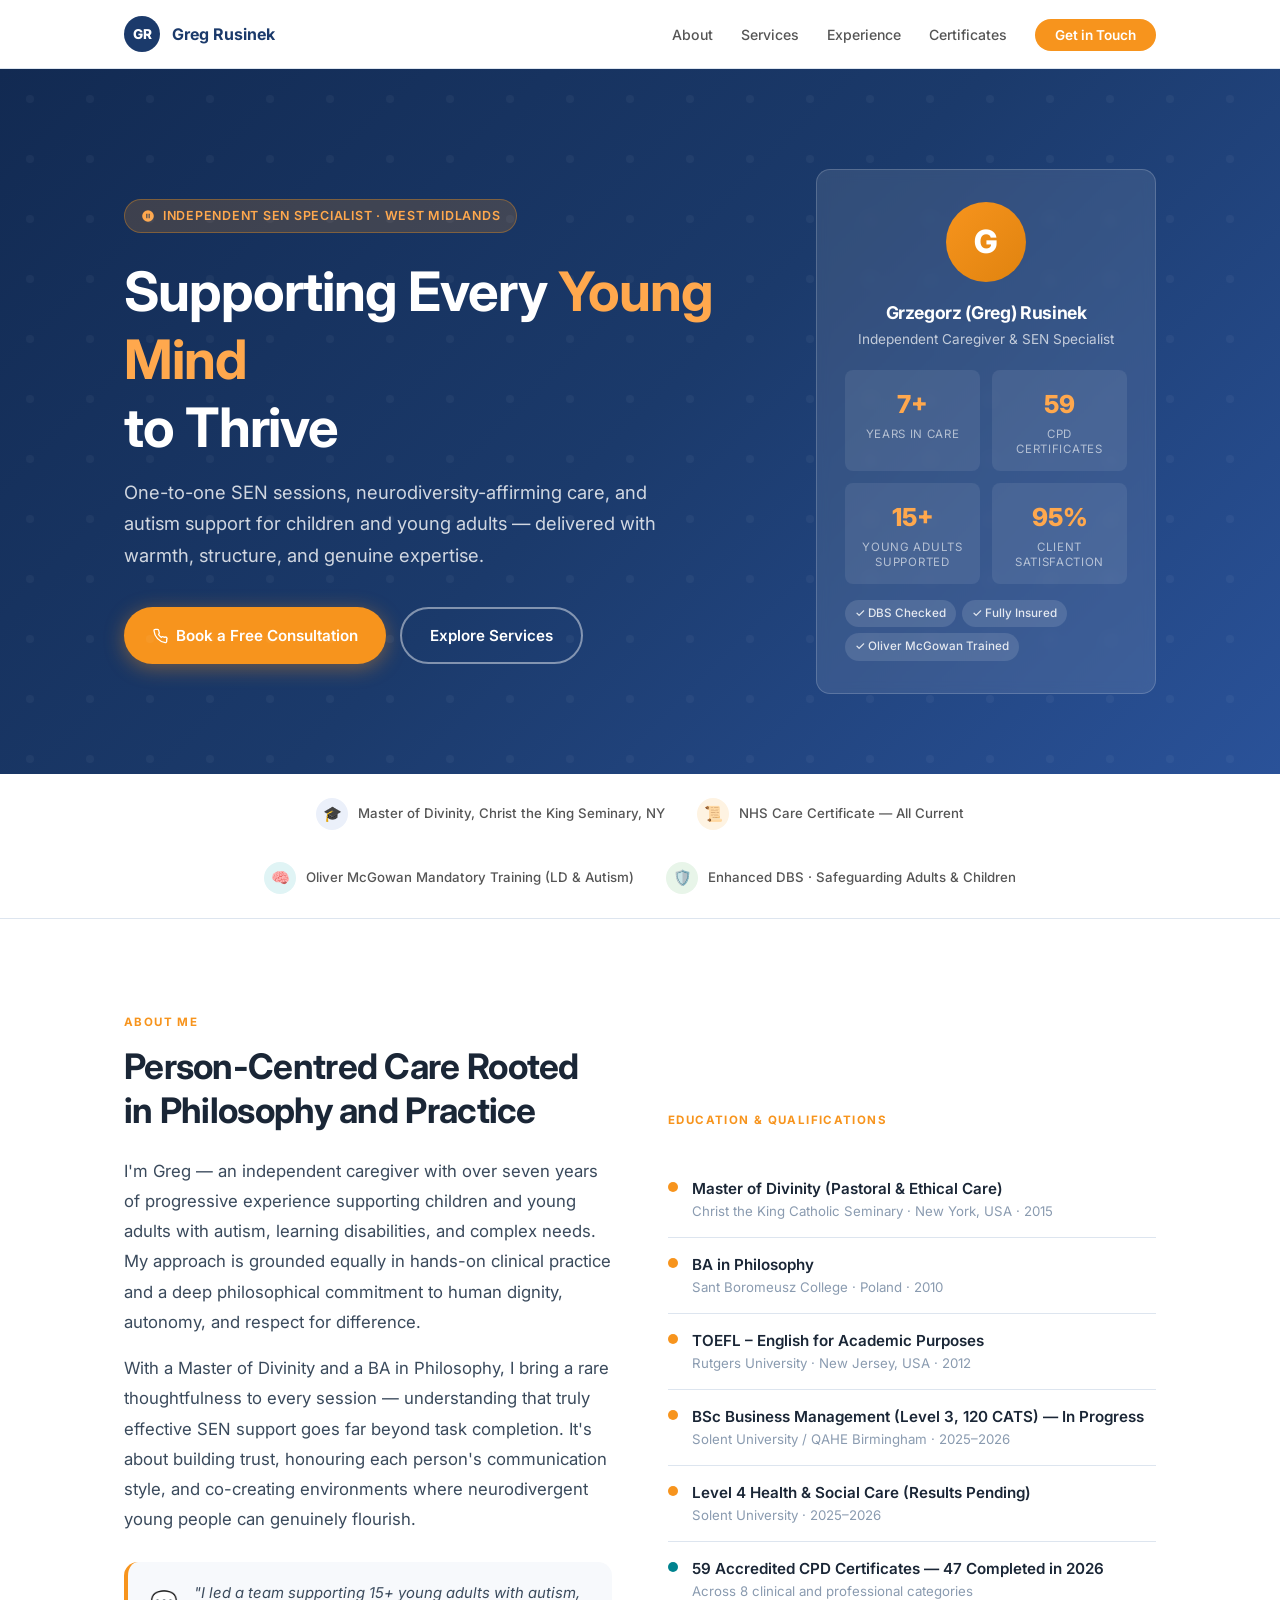
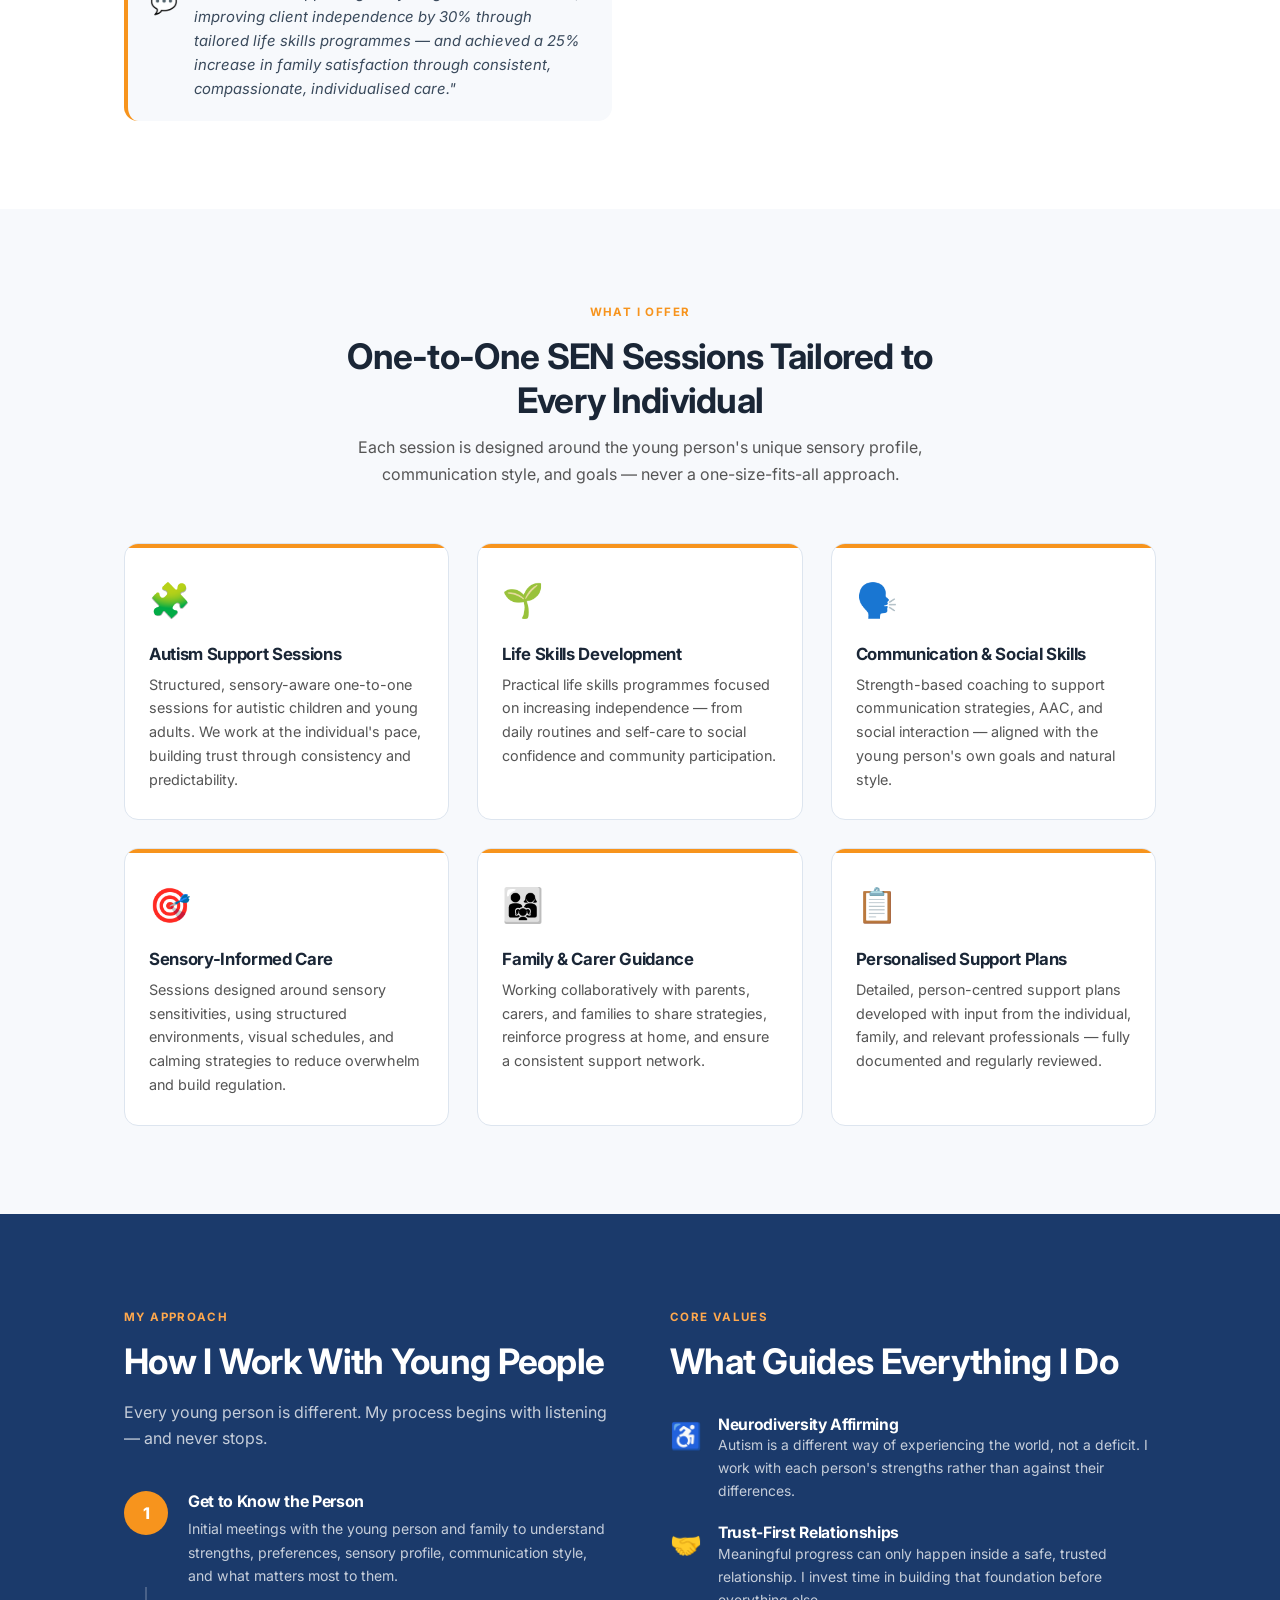
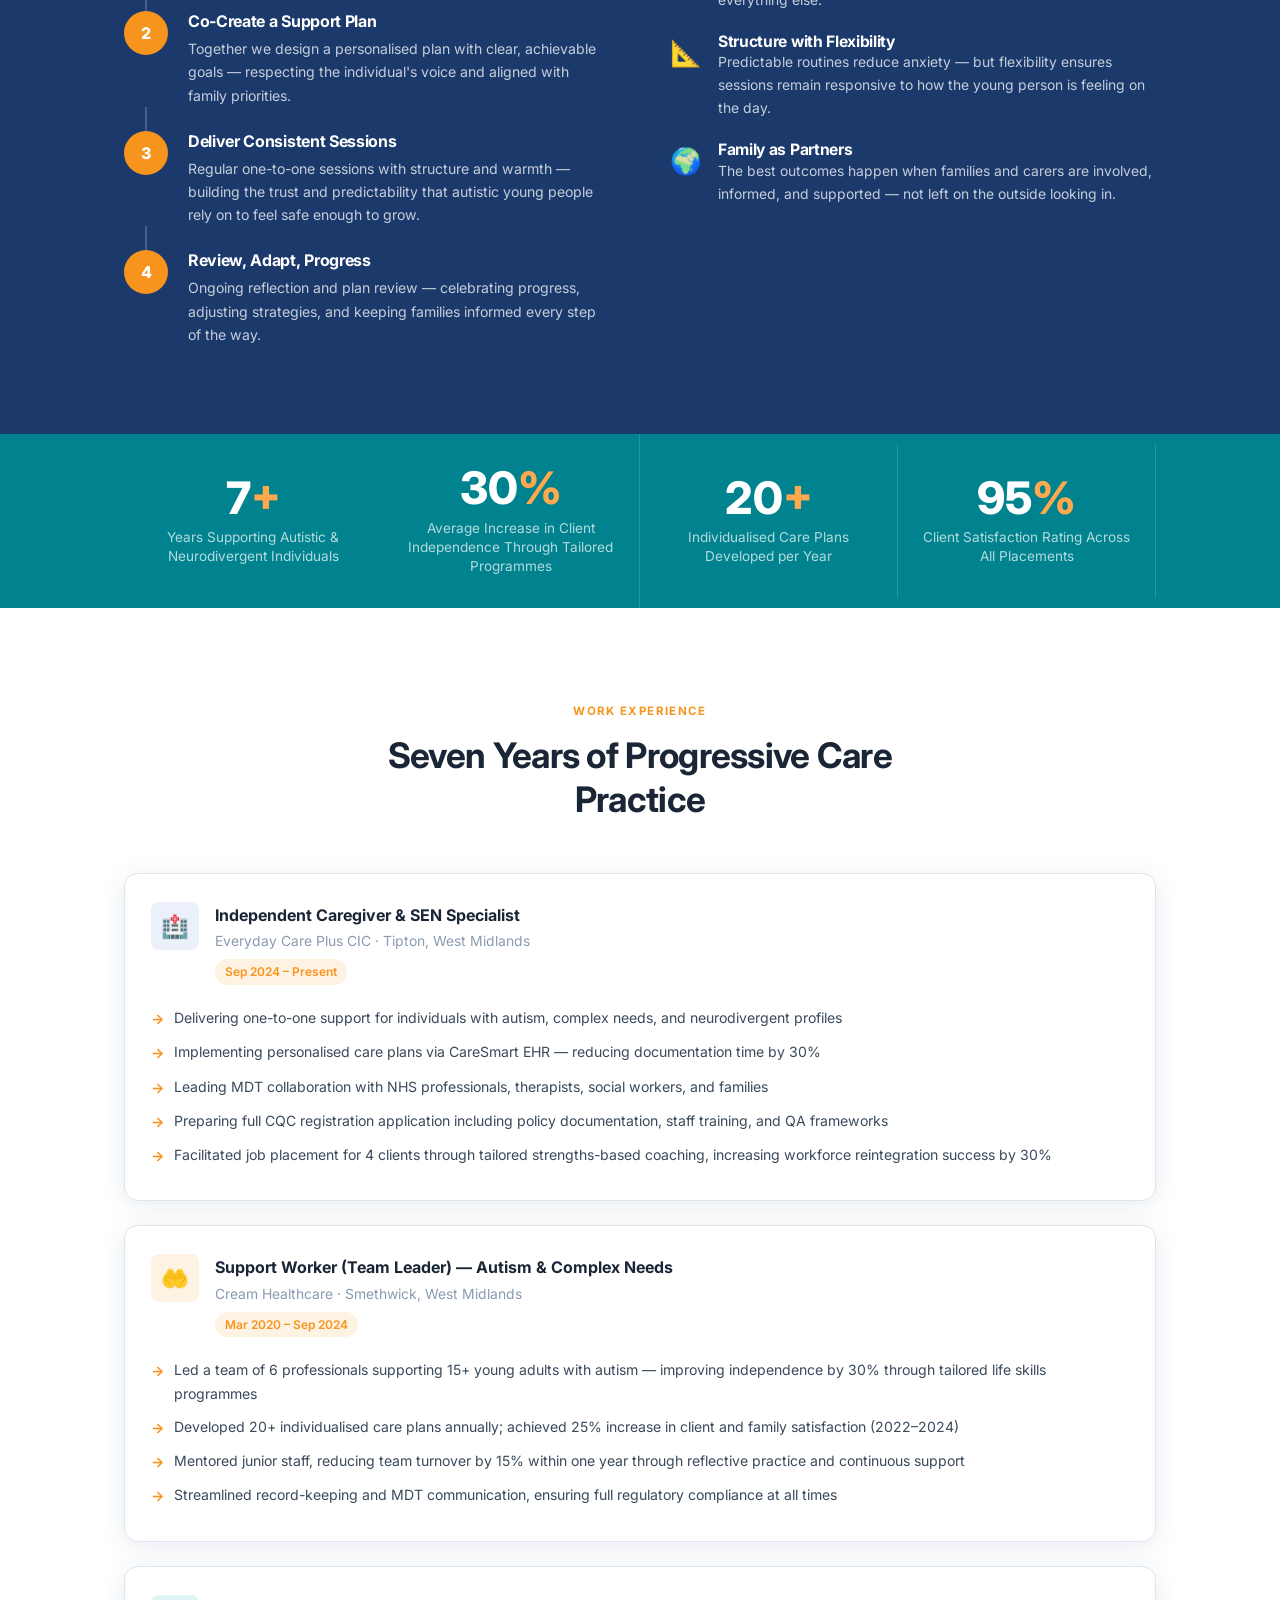
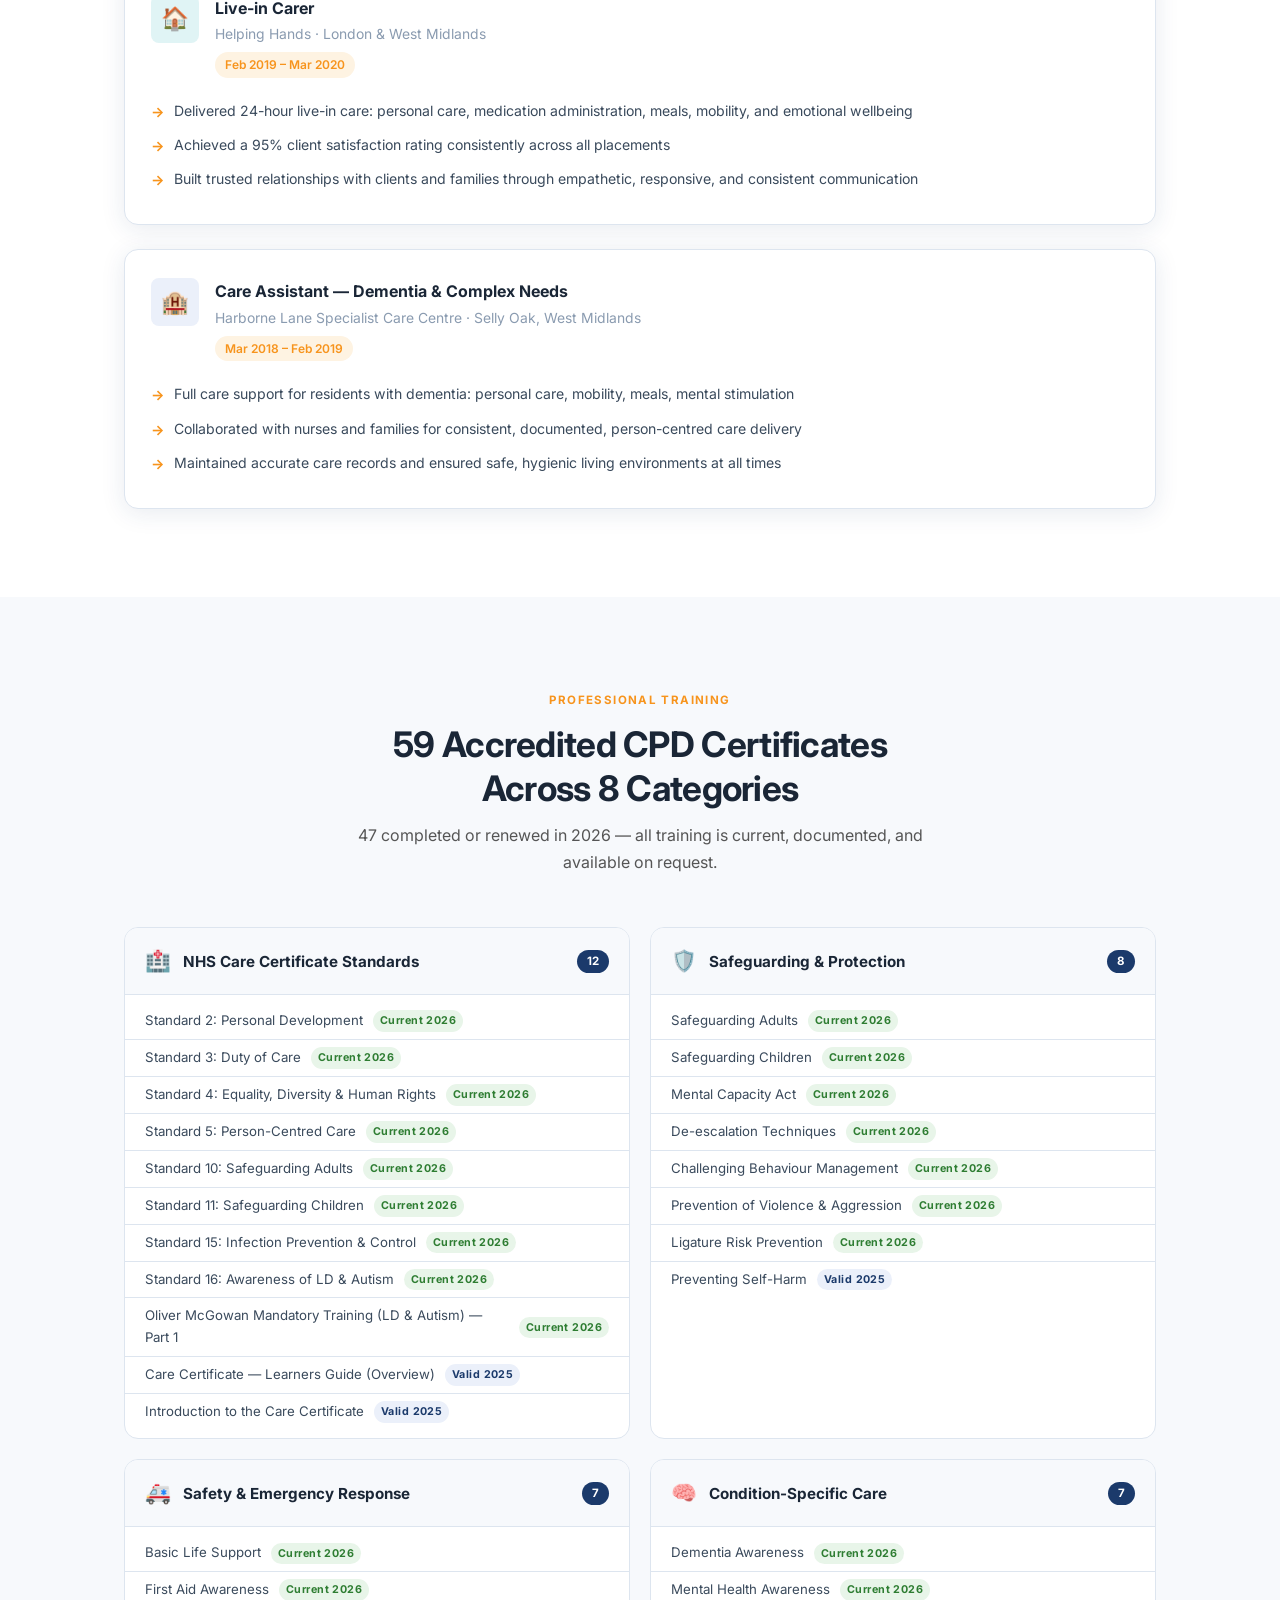
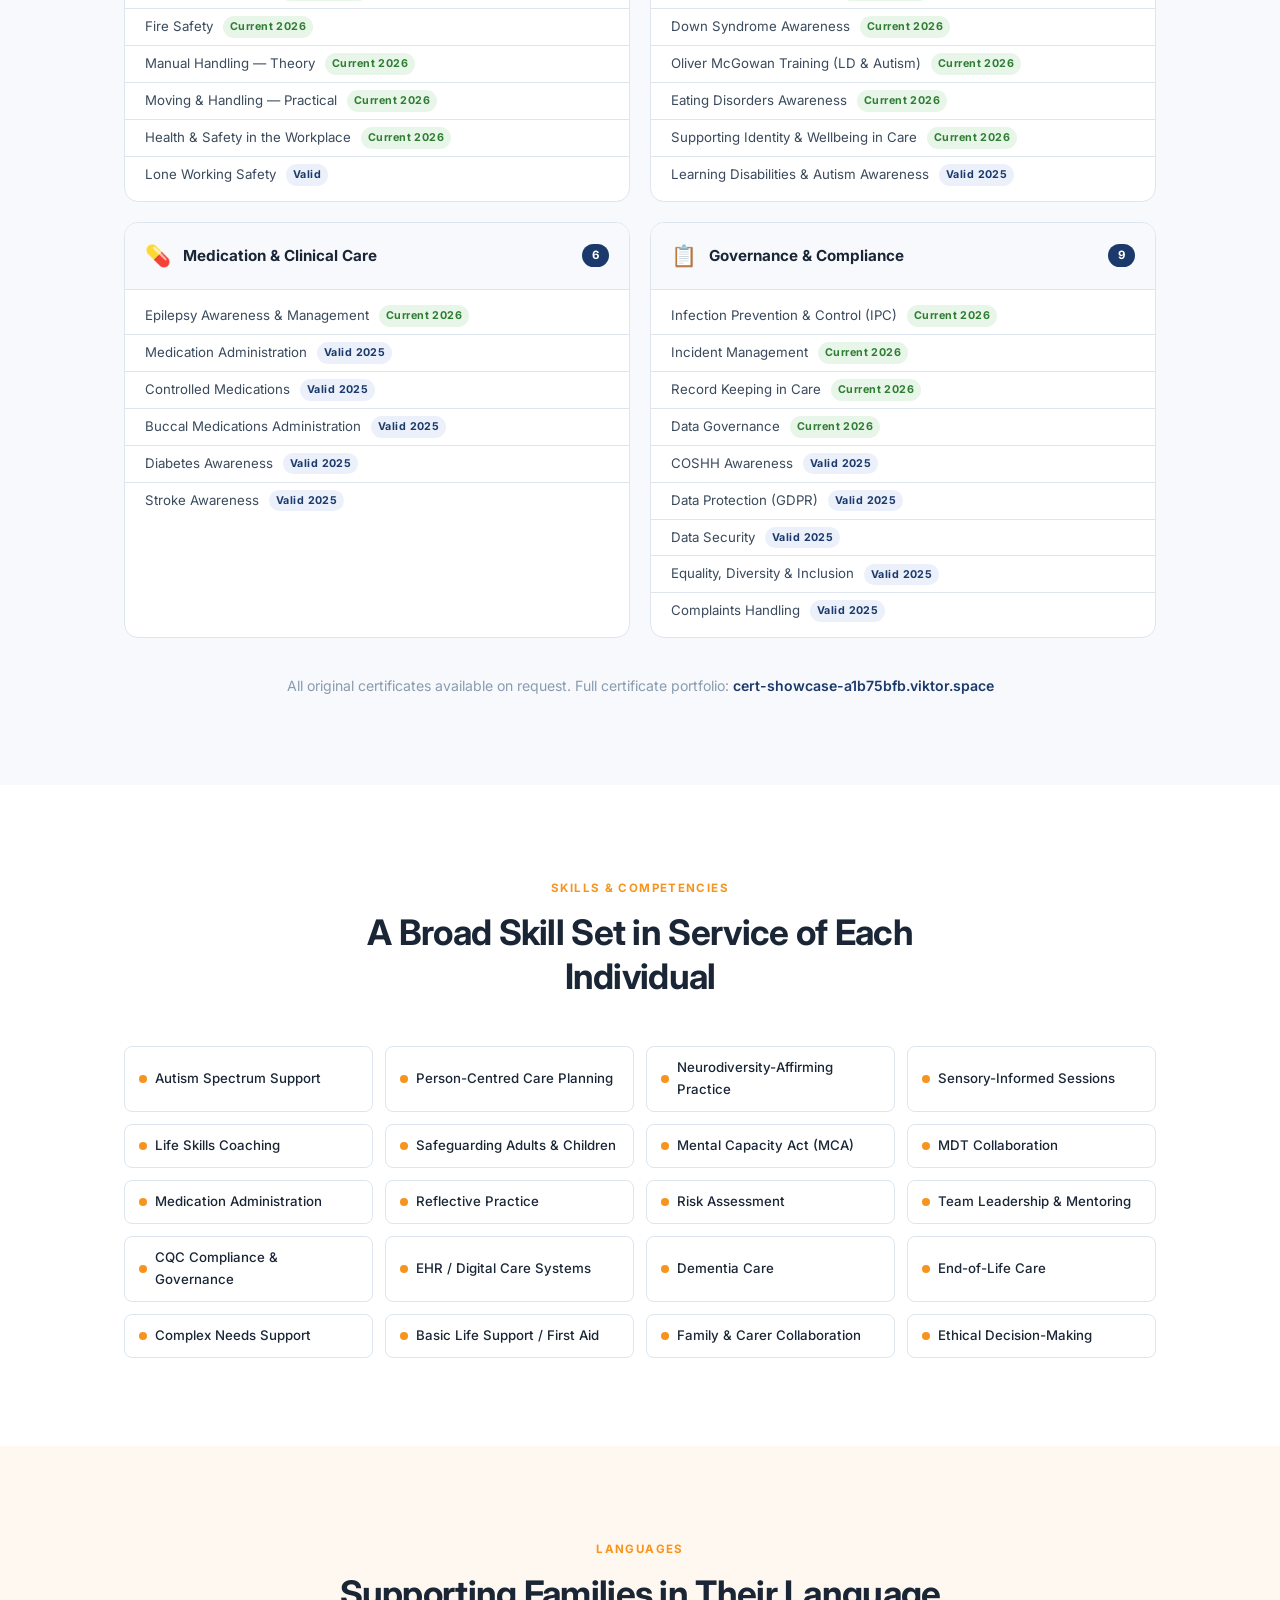
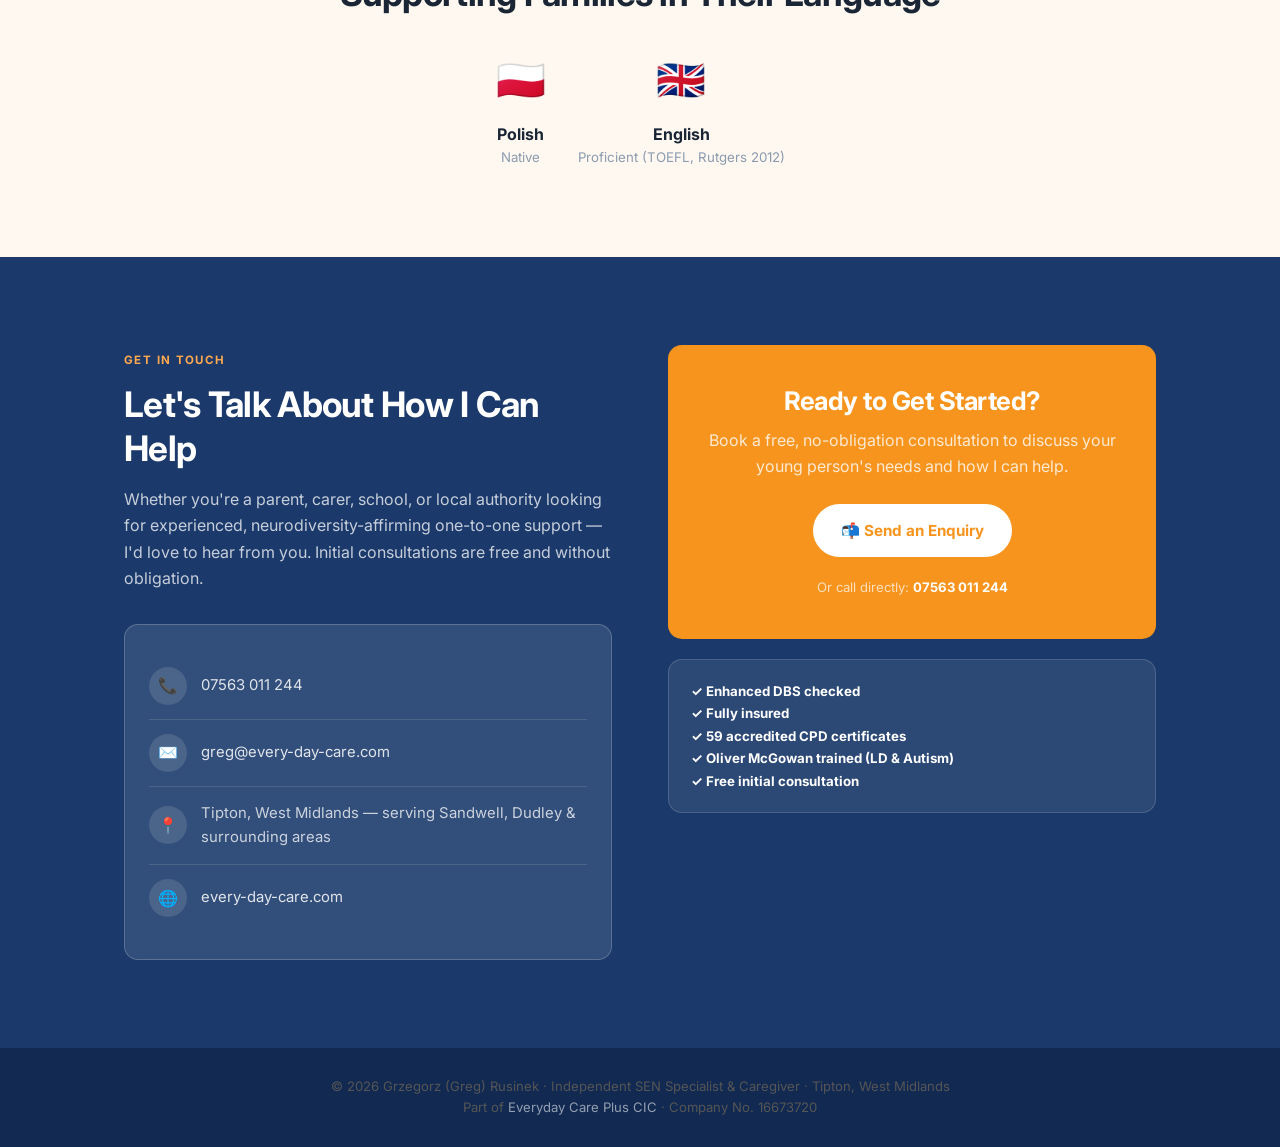
==== index.html @ 91419e75 "Initial commit via Netlify [skip ci]" ====
<!DOCTYPE html>
<html lang="en">
<head>
  <meta charset="UTF-8" />
  <meta name="viewport" content="width=device-width, initial-scale=1.0" />
  <title>Greg Rusinek — SEN Support & Neurodiversity Specialist</title>
  <meta name="description" content="Grzegorz (Greg) Rusinek — Independent caregiver specialising in one-to-one SEN sessions, autism support, and neurodiversity-affirming care for children and young adults across the West Midlands." />
  <link rel="preconnect" href="https://fonts.googleapis.com" />
  <link rel="preconnect" href="https://fonts.gstatic.com" crossorigin />
  <link href="https://fonts.googleapis.com/css2?family=Inter:wght@300;400;500;600;700;800&family=Merriweather:ital,wght@0,400;0,700;1,400&display=swap" rel="stylesheet" />
  <style>
    /* ── Reset & Base ── */
    *, *::before, *::after { box-sizing: border-box; margin: 0; padding: 0; }
    :root {
      --navy:    #1B3A6B;
      --navy-dk: #122a52;
      --navy-lt: #2a5299;
      --orange:  #F7941D;
      --orange-lt: #ffa84d;
      --teal:    #00838F;
      --teal-lt: #e0f4f5;
      --warm:    #FFF8F0;
      --bg:      #F7F9FC;
      --white:   #ffffff;
      --grey:    #555555;
      --grey-lt: #8A9BB0;
      --border:  #DDE5EF;
      --card:    #ffffff;
      --accent-green: #2E7D32;
      --accent-green-lt: #E8F5E9;
      --r: 14px;
      --r-sm: 8px;
      --shadow: 0 4px 24px rgba(27,58,107,.10);
      --shadow-lg: 0 8px 40px rgba(27,58,107,.15);
    }
    html { scroll-behavior: smooth; }
    body {
      font-family: 'Inter', sans-serif;
      background: var(--bg);
      color: #1a2636;
      line-height: 1.65;
      font-size: 16px;
    }
    h1,h2,h3,h4 { font-weight: 700; line-height: 1.25; letter-spacing: -0.02em; }
    h1 { font-size: clamp(2.2rem, 5vw, 3.4rem); }
    h2 { font-size: clamp(1.6rem, 3vw, 2.2rem); }
    h3 { font-size: 1.2rem; }
    p { color: var(--grey); }
    a { color: var(--navy); text-decoration: none; }
    a:hover { color: var(--orange); }

    /* ── Layout helpers ── */
    .container { max-width: 1080px; margin: 0 auto; padding: 0 24px; }
    .section { padding: 88px 0; }
    .section--alt { background: var(--white); }
    .section--warm { background: var(--warm); }
    .section--navy { background: var(--navy); color: var(--white); }
    .section--navy p { color: rgba(255,255,255,.75); }
    .section--teal { background: var(--teal); color: var(--white); }
    .section--teal p { color: rgba(255,255,255,.80); }

    .grid-2 { display: grid; grid-template-columns: repeat(2, 1fr); gap: 32px; }
    .grid-3 { display: grid; grid-template-columns: repeat(3, 1fr); gap: 28px; }
    .grid-4 { display: grid; grid-template-columns: repeat(4, 1fr); gap: 20px; }
    @media(max-width: 820px) {
      .grid-2, .grid-3 { grid-template-columns: 1fr; }
      .grid-4 { grid-template-columns: repeat(2, 1fr); }
    }
    @media(max-width: 500px) { .grid-4 { grid-template-columns: 1fr; } }

    .label {
      display: inline-block;
      font-size: 0.72rem;
      font-weight: 700;
      letter-spacing: 0.12em;
      text-transform: uppercase;
      color: var(--orange);
      margin-bottom: 12px;
    }
    .section--navy .label { color: var(--orange-lt); }
    .section--teal .label { color: rgba(255,255,255,.9); letter-spacing: 0.1em; }

    /* ── NAV ── */
    nav {
      position: sticky; top: 0; z-index: 100;
      background: rgba(255,255,255,.95);
      backdrop-filter: blur(8px);
      border-bottom: 1px solid var(--border);
      padding: 16px 0;
    }
    nav .inner {
      max-width: 1080px; margin: 0 auto; padding: 0 24px;
      display: flex; align-items: center; justify-content: space-between;
      gap: 16px;
    }
    .nav-brand {
      display: flex; align-items: center; gap: 12px;
      font-weight: 700; font-size: 1rem; color: var(--navy);
    }
    .nav-brand-dot {
      width: 36px; height: 36px; border-radius: 50%;
      background: var(--navy);
      display: flex; align-items: center; justify-content: center;
      color: white; font-weight: 800; font-size: 0.85rem;
      flex-shrink: 0;
    }
    nav ul {
      display: flex; gap: 28px; list-style: none;
    }
    nav ul a {
      font-size: 0.88rem; font-weight: 500; color: var(--grey);
      transition: color .2s;
    }
    nav ul a:hover { color: var(--navy); }
    .nav-cta {
      background: var(--orange); color: white !important; font-weight: 600 !important;
      padding: 8px 20px; border-radius: 50px; font-size: 0.85rem !important;
      transition: background .2s !important;
    }
    .nav-cta:hover { background: #e0830f !important; color: white !important; }
    @media(max-width: 720px) {
      nav ul { display: none; }
    }

    /* ── HERO ── */
    #hero {
      background: linear-gradient(135deg, var(--navy-dk) 0%, var(--navy) 50%, var(--navy-lt) 100%);
      color: white; padding: 100px 0 80px;
      position: relative; overflow: hidden;
    }
    #hero::before {
      content: '';
      position: absolute; inset: 0;
      background: url("data:image/svg+xml,%3Csvg width='60' height='60' viewBox='0 0 60 60' xmlns='http://www.w3.org/2000/svg'%3E%3Cg fill='none' fill-rule='evenodd'%3E%3Cg fill='%23ffffff' fill-opacity='0.04'%3E%3Ccircle cx='30' cy='30' r='4'/%3E%3C/g%3E%3C/g%3E%3C/svg%3E");
      pointer-events: none;
    }
    .hero-inner {
      max-width: 1080px; margin: 0 auto; padding: 0 24px;
      display: grid; grid-template-columns: 1fr 340px; gap: 60px; align-items: center;
    }
    @media(max-width: 820px) { .hero-inner { grid-template-columns: 1fr; } }
    .hero-badge {
      display: inline-flex; align-items: center; gap: 8px;
      background: rgba(247,148,29,.18); color: var(--orange-lt);
      border: 1px solid rgba(247,148,29,.35);
      border-radius: 50px; padding: 6px 16px;
      font-size: 0.78rem; font-weight: 600; letter-spacing: 0.06em;
      text-transform: uppercase; margin-bottom: 24px;
    }
    .hero-badge svg { width: 14px; height: 14px; flex-shrink: 0; }
    #hero h1 { color: white; margin-bottom: 16px; }
    #hero .hero-sub {
      font-size: 1.15rem; color: rgba(255,255,255,.80);
      max-width: 560px; margin-bottom: 36px; line-height: 1.7;
    }
    .hero-actions { display: flex; gap: 14px; flex-wrap: wrap; }
    .btn {
      display: inline-flex; align-items: center; gap: 8px;
      padding: 14px 28px; border-radius: 50px;
      font-weight: 600; font-size: 0.95rem;
      transition: all .2s; cursor: pointer; border: none;
      text-decoration: none;
    }
    .btn-primary {
      background: var(--orange); color: white;
      box-shadow: 0 4px 20px rgba(247,148,29,.40);
    }
    .btn-primary:hover { background: #e0830f; color: white; transform: translateY(-1px); }
    .btn-outline {
      background: transparent; color: white;
      border: 2px solid rgba(255,255,255,.45);
    }
    .btn-outline:hover { background: rgba(255,255,255,.12); color: white; }
    .hero-card {
      background: rgba(255,255,255,.10);
      border: 1px solid rgba(255,255,255,.18);
      border-radius: var(--r);
      padding: 32px 28px;
      backdrop-filter: blur(6px);
    }
    .hero-card-avatar {
      width: 80px; height: 80px; border-radius: 50%;
      background: linear-gradient(135deg, var(--orange) 0%, #e0830f 100%);
      display: flex; align-items: center; justify-content: center;
      font-size: 2rem; font-weight: 800; color: white;
      margin: 0 auto 20px;
    }
    .hero-card h3 { color: white; text-align: center; margin-bottom: 4px; font-size: 1.1rem; }
    .hero-card .hero-card-title { color: rgba(255,255,255,.70); text-align: center; font-size: 0.85rem; margin-bottom: 20px; }
    .hero-stat-row { display: grid; grid-template-columns: 1fr 1fr; gap: 12px; }
    .hero-stat {
      background: rgba(255,255,255,.08);
      border-radius: var(--r-sm); padding: 14px 12px; text-align: center;
    }
    .hero-stat-num { font-size: 1.55rem; font-weight: 800; color: var(--orange-lt); }
    .hero-stat-lbl { font-size: 0.72rem; color: rgba(255,255,255,.60); text-transform: uppercase; letter-spacing: 0.06em; line-height: 1.3; margin-top: 2px; }
    .hero-tags { display: flex; flex-wrap: wrap; gap: 6px; margin-top: 16px; }
    .hero-tag {
      background: rgba(255,255,255,.12); color: rgba(255,255,255,.85);
      font-size: 0.73rem; font-weight: 500;
      padding: 4px 10px; border-radius: 50px;
    }

    /* ── TRUST BAR ── */
    #trust {
      background: white; border-bottom: 1px solid var(--border);
      padding: 24px 0;
    }
    .trust-inner {
      max-width: 1080px; margin: 0 auto; padding: 0 24px;
      display: flex; align-items: center; justify-content: center;
      flex-wrap: wrap; gap: 32px;
    }
    .trust-item {
      display: flex; align-items: center; gap: 10px;
      font-size: 0.83rem; font-weight: 500; color: var(--grey);
    }
    .trust-icon {
      width: 32px; height: 32px; border-radius: 50%;
      display: flex; align-items: center; justify-content: center;
      font-size: 0.95rem; flex-shrink: 0;
    }
    .trust-icon--navy { background: #EBF0FA; }
    .trust-icon--orange { background: #FEF3E2; }
    .trust-icon--teal { background: var(--teal-lt); }
    .trust-icon--green { background: var(--accent-green-lt); }

    /* ── ABOUT ── */
    .about-text { font-size: 1.05rem; line-height: 1.8; color: #3a4a5c; }
    .about-text + .about-text { margin-top: 16px; }
    .about-highlight {
      display: flex; align-items: flex-start; gap: 16px;
      background: var(--bg); border-radius: var(--r);
      padding: 20px 22px; margin-top: 28px;
      border-left: 4px solid var(--orange);
    }
    .about-highlight-icon { font-size: 1.4rem; flex-shrink: 0; margin-top: 2px; }
    .about-highlight-text { font-size: 0.93rem; color: #3a4a5c; font-style: italic; line-height: 1.6; }
    .education-block { margin-top: 32px; }
    .edu-item {
      display: flex; align-items: flex-start; gap: 14px;
      padding: 14px 0; border-bottom: 1px solid var(--border);
    }
    .edu-item:last-child { border-bottom: none; }
    .edu-dot {
      width: 10px; height: 10px; border-radius: 50%;
      background: var(--orange); flex-shrink: 0; margin-top: 6px;
    }
    .edu-title { font-weight: 600; font-size: 0.95rem; color: #1a2636; }
    .edu-sub { font-size: 0.83rem; color: var(--grey-lt); }

    /* ── WHAT I OFFER ── */
    .offer-card {
      background: var(--card);
      border: 1px solid var(--border);
      border-radius: var(--r);
      padding: 28px 24px;
      transition: box-shadow .25s, transform .25s;
      position: relative; overflow: hidden;
    }
    .offer-card::before {
      content: '';
      position: absolute; top: 0; left: 0; right: 0; height: 4px;
      background: var(--orange);
    }
    .offer-card:hover { box-shadow: var(--shadow-lg); transform: translateY(-3px); }
    .offer-icon {
      font-size: 2.1rem; margin-bottom: 16px;
    }
    .offer-card h3 { font-size: 1.05rem; color: #1a2636; margin-bottom: 8px; }
    .offer-card p { font-size: 0.9rem; line-height: 1.65; }

    /* ── APPROACH ── */
    .approach-step {
      display: flex; align-items: flex-start; gap: 20px;
    }
    .step-num {
      width: 44px; height: 44px; border-radius: 50%;
      background: var(--orange);
      color: white; font-weight: 800; font-size: 1rem;
      display: flex; align-items: center; justify-content: center;
      flex-shrink: 0;
    }
    .step-body h3 { color: white; margin-bottom: 6px; font-size: 1rem; }
    .step-body p { font-size: 0.88rem; }
    .approach-divider {
      height: 24px; width: 2px;
      background: rgba(255,255,255,.2);
      margin-left: 21px;
    }

    /* ── EXPERIENCE ── */
    .exp-card {
      background: var(--card);
      border: 1px solid var(--border);
      border-radius: var(--r);
      padding: 28px 26px;
      box-shadow: var(--shadow);
    }
    .exp-header { display: flex; gap: 16px; align-items: flex-start; margin-bottom: 16px; }
    .exp-logo {
      width: 48px; height: 48px; border-radius: var(--r-sm);
      display: flex; align-items: center; justify-content: center;
      font-size: 1.4rem; flex-shrink: 0;
    }
    .exp-logo--blue { background: #EBF0FA; }
    .exp-logo--orange { background: #FEF3E2; }
    .exp-logo--teal { background: var(--teal-lt); }
    .exp-title { font-weight: 700; font-size: 1rem; color: #1a2636; }
    .exp-org { font-size: 0.87rem; color: var(--grey-lt); margin-top: 2px; }
    .exp-period {
      display: inline-block; font-size: 0.75rem; font-weight: 600;
      color: var(--orange); background: #FEF3E2;
      padding: 3px 10px; border-radius: 50px; margin-top: 6px;
    }
    .exp-list { list-style: none; padding: 0; }
    .exp-list li {
      display: flex; gap: 10px; align-items: flex-start;
      font-size: 0.88rem; color: #3a4a5c; padding: 5px 0;
    }
    .exp-list li::before {
      content: '→'; color: var(--orange); font-weight: 700;
      flex-shrink: 0; margin-top: 1px;
    }

    /* ── STATS ROW ── */
    .stat-box {
      text-align: center; padding: 32px 20px;
    }
    .stat-num {
      font-size: 2.8rem; font-weight: 800;
      color: white; line-height: 1;
      margin-bottom: 8px;
    }
    .stat-num span { color: var(--orange-lt); }
    .stat-label { font-size: 0.85rem; color: rgba(255,255,255,.70); line-height: 1.4; }
    .stat-divider {
      border: none; border-right: 1px solid rgba(255,255,255,.15);
    }
    @media(max-width: 500px) { .stat-divider { display: none; } }

    /* ── CERTIFICATES ── */
    .cert-category {
      background: var(--card); border: 1px solid var(--border);
      border-radius: var(--r); overflow: hidden;
    }
    .cert-cat-header {
      display: flex; align-items: center; gap: 12px;
      padding: 16px 20px;
      background: var(--bg);
      border-bottom: 1px solid var(--border);
    }
    .cert-cat-icon { font-size: 1.3rem; }
    .cert-cat-title { font-weight: 700; font-size: 0.95rem; color: #1a2636; }
    .cert-cat-count {
      margin-left: auto;
      background: var(--navy); color: white;
      font-size: 0.72rem; font-weight: 700;
      padding: 2px 10px; border-radius: 50px;
    }
    .cert-list { padding: 8px 0; }
    .cert-row {
      display: flex; align-items: center; gap: 10px;
      padding: 7px 20px;
      font-size: 0.83rem; color: #3a4a5c;
      border-bottom: 1px solid var(--border);
    }
    .cert-row:last-child { border-bottom: none; }
    .cert-badge {
      flex-shrink: 0;
      font-size: 0.67rem; font-weight: 700; padding: 2px 7px; border-radius: 50px;
      letter-spacing: 0.04em;
    }
    .cert-badge--current { background: var(--accent-green-lt); color: var(--accent-green); }
    .cert-badge--valid { background: #EBF0FA; color: var(--navy); }

    /* ── SKILLS GRID ── */
    .skill-chip {
      display: flex; align-items: center; gap: 8px;
      background: var(--card); border: 1px solid var(--border);
      border-radius: var(--r-sm); padding: 10px 14px;
      font-size: 0.83rem; color: #1a2636; font-weight: 500;
    }
    .skill-chip-dot {
      width: 8px; height: 8px; border-radius: 50%;
      background: var(--orange); flex-shrink: 0;
    }

    /* ── CONTACT ── */
    .contact-card {
      background: rgba(255,255,255,.10); border: 1px solid rgba(255,255,255,.2);
      border-radius: var(--r); padding: 28px 24px;
    }
    .contact-item {
      display: flex; align-items: center; gap: 14px;
      padding: 14px 0; border-bottom: 1px solid rgba(255,255,255,.12);
      font-size: 0.93rem;
    }
    .contact-item:last-child { border-bottom: none; }
    .contact-item a { color: rgba(255,255,255,.85); }
    .contact-item a:hover { color: var(--orange-lt); }
    .contact-icon {
      width: 38px; height: 38px; border-radius: 50%;
      background: rgba(255,255,255,.12);
      display: flex; align-items: center; justify-content: center;
      font-size: 1rem; flex-shrink: 0;
    }
    .cta-big {
      background: var(--orange);
      border-radius: var(--r);
      padding: 40px 36px; text-align: center;
    }
    .cta-big h2 { color: white; margin-bottom: 10px; }
    .cta-big p { color: rgba(255,255,255,.80); margin-bottom: 24px; }
    .btn-white {
      background: white; color: var(--orange);
      font-weight: 700;
    }
    .btn-white:hover { background: #FEF3E2; color: var(--orange); }

    /* ── FOOTER ── */
    footer {
      background: var(--navy-dk); color: rgba(255,255,255,.55);
      text-align: center; padding: 28px 24px;
      font-size: 0.82rem;
    }
    footer a { color: rgba(255,255,255,.55); }
    footer a:hover { color: var(--orange); }
  </style>
</head>
<body>

<!-- NAV -->
<nav>
  <div class="inner">
    <div class="nav-brand">
      <div class="nav-brand-dot">GR</div>
      <span>Greg Rusinek</span>
    </div>
    <ul>
      <li><a href="#about">About</a></li>
      <li><a href="#services">Services</a></li>
      <li><a href="#experience">Experience</a></li>
      <li><a href="#certificates">Certificates</a></li>
      <li><a href="#contact" class="nav-cta">Get in Touch</a></li>
    </ul>
  </div>
</nav>

<!-- HERO -->
<section id="hero">
  <div class="hero-inner">
    <div>
      <div class="hero-badge">
        <svg viewBox="0 0 24 24" fill="currentColor"><path d="M12 2a10 10 0 1 0 0 20A10 10 0 0 0 12 2zm-1 14H9V8h2v8zm4 0h-2V8h2v8z"/></svg>
        Independent SEN Specialist · West Midlands
      </div>
      <h1>Supporting Every <em style="font-style:normal;color:var(--orange-lt)">Young Mind</em><br>to Thrive</h1>
      <p class="hero-sub">
        One-to-one SEN sessions, neurodiversity-affirming care, and autism support
        for children and young adults — delivered with warmth, structure, and genuine expertise.
      </p>
      <div class="hero-actions">
        <a href="#contact" class="btn btn-primary">
          <svg width="16" height="16" fill="none" stroke="currentColor" stroke-width="2" viewBox="0 0 24 24"><path d="M22 16.92V20a2 2 0 0 1-2.18 2A19.86 19.86 0 0 1 3 4.18 2 2 0 0 1 5 2h3.09a2 2 0 0 1 2 1.72c.13 1 .37 1.97.72 2.9a2 2 0 0 1-.45 2.11L9.91 9.91A16 16 0 0 0 14.09 14l.39-.39a2 2 0 0 1 2.11-.45c.93.35 1.9.59 2.9.72A2 2 0 0 1 22 16.92z"/></svg>
          Book a Free Consultation
        </a>
        <a href="#services" class="btn btn-outline">Explore Services</a>
      </div>
    </div>
    <div class="hero-card">
      <div class="hero-card-avatar">G</div>
      <h3>Grzegorz (Greg) Rusinek</h3>
      <div class="hero-card-title">Independent Caregiver & SEN Specialist</div>
      <div class="hero-stat-row">
        <div class="hero-stat">
          <div class="hero-stat-num">7+</div>
          <div class="hero-stat-lbl">Years in Care</div>
        </div>
        <div class="hero-stat">
          <div class="hero-stat-num">59</div>
          <div class="hero-stat-lbl">CPD Certificates</div>
        </div>
        <div class="hero-stat">
          <div class="hero-stat-num">15+</div>
          <div class="hero-stat-lbl">Young Adults Supported</div>
        </div>
        <div class="hero-stat">
          <div class="hero-stat-num">95%</div>
          <div class="hero-stat-lbl">Client Satisfaction</div>
        </div>
      </div>
      <div class="hero-tags">
        <span class="hero-tag">✓ DBS Checked</span>
        <span class="hero-tag">✓ Fully Insured</span>
        <span class="hero-tag">✓ Oliver McGowan Trained</span>
      </div>
    </div>
  </div>
</section>

<!-- TRUST BAR -->
<section id="trust">
  <div class="trust-inner">
    <div class="trust-item">
      <div class="trust-icon trust-icon--navy">🎓</div>
      Master of Divinity, Christ the King Seminary, NY
    </div>
    <div class="trust-item">
      <div class="trust-icon trust-icon--orange">📜</div>
      NHS Care Certificate — All Current
    </div>
    <div class="trust-item">
      <div class="trust-icon trust-icon--teal">🧠</div>
      Oliver McGowan Mandatory Training (LD & Autism)
    </div>
    <div class="trust-item">
      <div class="trust-icon trust-icon--green">🛡️</div>
      Enhanced DBS · Safeguarding Adults & Children
    </div>
  </div>
</section>

<!-- ABOUT -->
<section id="about" class="section section--alt">
  <div class="container">
    <div class="grid-2" style="align-items:center;gap:56px;">
      <div>
        <span class="label">About Me</span>
        <h2 style="margin-bottom:24px;">Person-Centred Care Rooted in Philosophy and Practice</h2>
        <p class="about-text">
          I'm Greg — an independent caregiver with over seven years of progressive experience
          supporting children and young adults with autism, learning disabilities, and complex needs.
          My approach is grounded equally in hands-on clinical practice and a deep philosophical
          commitment to human dignity, autonomy, and respect for difference.
        </p>
        <p class="about-text" style="margin-top:16px;">
          With a Master of Divinity and a BA in Philosophy, I bring a rare thoughtfulness to every
          session — understanding that truly effective SEN support goes far beyond task completion.
          It's about building trust, honouring each person's communication style, and co-creating
          environments where neurodivergent young people can genuinely flourish.
        </p>
        <div class="about-highlight">
          <div class="about-highlight-icon">💬</div>
          <div class="about-highlight-text">
            "I led a team supporting 15+ young adults with autism, improving client independence
            by 30% through tailored life skills programmes — and achieved a 25% increase in
            family satisfaction through consistent, compassionate, individualised care."
          </div>
        </div>
      </div>
      <div>
        <span class="label" style="display:block;margin-bottom:8px;">Education &amp; Qualifications</span>
        <div class="education-block">
          <div class="edu-item">
            <div class="edu-dot"></div>
            <div>
              <div class="edu-title">Master of Divinity (Pastoral &amp; Ethical Care)</div>
              <div class="edu-sub">Christ the King Catholic Seminary · New York, USA · 2015</div>
            </div>
          </div>
          <div class="edu-item">
            <div class="edu-dot"></div>
            <div>
              <div class="edu-title">BA in Philosophy</div>
              <div class="edu-sub">Sant Boromeusz College · Poland · 2010</div>
            </div>
          </div>
          <div class="edu-item">
            <div class="edu-dot"></div>
            <div>
              <div class="edu-title">TOEFL – English for Academic Purposes</div>
              <div class="edu-sub">Rutgers University · New Jersey, USA · 2012</div>
            </div>
          </div>
          <div class="edu-item">
            <div class="edu-dot"></div>
            <div>
              <div class="edu-title">BSc Business Management (Level 3, 120 CATS) — In Progress</div>
              <div class="edu-sub">Solent University / QAHE Birmingham · 2025–2026</div>
            </div>
          </div>
          <div class="edu-item">
            <div class="edu-dot"></div>
            <div>
              <div class="edu-title">Level 4 Health &amp; Social Care (Results Pending)</div>
              <div class="edu-sub">Solent University · 2025–2026</div>
            </div>
          </div>
          <div class="edu-item">
            <div class="edu-dot" style="background:var(--teal);"></div>
            <div>
              <div class="edu-title">59 Accredited CPD Certificates — 47 Completed in 2026</div>
              <div class="edu-sub">Across 8 clinical and professional categories</div>
            </div>
          </div>
        </div>
      </div>
    </div>
  </div>
</section>

<!-- SERVICES -->
<section id="services" class="section">
  <div class="container">
    <div style="text-align:center;max-width:620px;margin:0 auto 56px;">
      <span class="label">What I Offer</span>
      <h2>One-to-One SEN Sessions Tailored to Every Individual</h2>
      <p style="margin-top:12px;">Each session is designed around the young person's unique sensory profile, communication style, and goals — never a one-size-fits-all approach.</p>
    </div>
    <div class="grid-3">
      <div class="offer-card">
        <div class="offer-icon">🧩</div>
        <h3>Autism Support Sessions</h3>
        <p>Structured, sensory-aware one-to-one sessions for autistic children and young adults. We work at the individual's pace, building trust through consistency and predictability.</p>
      </div>
      <div class="offer-card">
        <div class="offer-icon">🌱</div>
        <h3>Life Skills Development</h3>
        <p>Practical life skills programmes focused on increasing independence — from daily routines and self-care to social confidence and community participation.</p>
      </div>
      <div class="offer-card">
        <div class="offer-icon">🗣️</div>
        <h3>Communication &amp; Social Skills</h3>
        <p>Strength-based coaching to support communication strategies, AAC, and social interaction — aligned with the young person's own goals and natural style.</p>
      </div>
      <div class="offer-card">
        <div class="offer-icon">🎯</div>
        <h3>Sensory-Informed Care</h3>
        <p>Sessions designed around sensory sensitivities, using structured environments, visual schedules, and calming strategies to reduce overwhelm and build regulation.</p>
      </div>
      <div class="offer-card">
        <div class="offer-icon">👨‍👩‍👧</div>
        <h3>Family &amp; Carer Guidance</h3>
        <p>Working collaboratively with parents, carers, and families to share strategies, reinforce progress at home, and ensure a consistent support network.</p>
      </div>
      <div class="offer-card">
        <div class="offer-icon">📋</div>
        <h3>Personalised Support Plans</h3>
        <p>Detailed, person-centred support plans developed with input from the individual, family, and relevant professionals — fully documented and regularly reviewed.</p>
      </div>
    </div>
  </div>
</section>

<!-- APPROACH -->
<section id="approach" class="section section--navy">
  <div class="container">
    <div class="grid-2" style="gap:60px;align-items:start;">
      <div>
        <span class="label">My Approach</span>
        <h2 style="color:white;margin-bottom:16px;">How I Work With Young People</h2>
        <p style="margin-bottom:40px;">Every young person is different. My process begins with listening — and never stops.</p>
        <div>
          <div class="approach-step">
            <div class="step-num">1</div>
            <div class="step-body">
              <h3>Get to Know the Person</h3>
              <p>Initial meetings with the young person and family to understand strengths, preferences, sensory profile, communication style, and what matters most to them.</p>
            </div>
          </div>
          <div class="approach-divider"></div>
          <div class="approach-step">
            <div class="step-num">2</div>
            <div class="step-body">
              <h3>Co-Create a Support Plan</h3>
              <p>Together we design a personalised plan with clear, achievable goals — respecting the individual's voice and aligned with family priorities.</p>
            </div>
          </div>
          <div class="approach-divider"></div>
          <div class="approach-step">
            <div class="step-num">3</div>
            <div class="step-body">
              <h3>Deliver Consistent Sessions</h3>
              <p>Regular one-to-one sessions with structure and warmth — building the trust and predictability that autistic young people rely on to feel safe enough to grow.</p>
            </div>
          </div>
          <div class="approach-divider"></div>
          <div class="approach-step">
            <div class="step-num">4</div>
            <div class="step-body">
              <h3>Review, Adapt, Progress</h3>
              <p>Ongoing reflection and plan review — celebrating progress, adjusting strategies, and keeping families informed every step of the way.</p>
            </div>
          </div>
        </div>
      </div>
      <div>
        <span class="label">Core Values</span>
        <h2 style="color:white;margin-bottom:32px;">What Guides Everything I Do</h2>
        <div style="display:flex;flex-direction:column;gap:20px;">
          <div style="display:flex;gap:16px;align-items:flex-start;">
            <div style="font-size:1.6rem;flex-shrink:0;">♿</div>
            <div>
              <h3 style="color:white;font-size:0.98rem;">Neurodiversity Affirming</h3>
              <p style="font-size:0.87rem;">Autism is a different way of experiencing the world, not a deficit. I work with each person's strengths rather than against their differences.</p>
            </div>
          </div>
          <div style="display:flex;gap:16px;align-items:flex-start;">
            <div style="font-size:1.6rem;flex-shrink:0;">🤝</div>
            <div>
              <h3 style="color:white;font-size:0.98rem;">Trust-First Relationships</h3>
              <p style="font-size:0.87rem;">Meaningful progress can only happen inside a safe, trusted relationship. I invest time in building that foundation before everything else.</p>
            </div>
          </div>
          <div style="display:flex;gap:16px;align-items:flex-start;">
            <div style="font-size:1.6rem;flex-shrink:0;">📐</div>
            <div>
              <h3 style="color:white;font-size:0.98rem;">Structure with Flexibility</h3>
              <p style="font-size:0.87rem;">Predictable routines reduce anxiety — but flexibility ensures sessions remain responsive to how the young person is feeling on the day.</p>
            </div>
          </div>
          <div style="display:flex;gap:16px;align-items:flex-start;">
            <div style="font-size:1.6rem;flex-shrink:0;">🌍</div>
            <div>
              <h3 style="color:white;font-size:0.98rem;">Family as Partners</h3>
              <p style="font-size:0.87rem;">The best outcomes happen when families and carers are involved, informed, and supported — not left on the outside looking in.</p>
            </div>
          </div>
        </div>
      </div>
    </div>
  </div>
</section>

<!-- STATS -->
<section class="section--teal">
  <div class="container">
    <div style="display:grid;grid-template-columns:repeat(4,1fr);align-items:center;" class="stats-row">
      <div class="stat-box">
        <div class="stat-num">7<span>+</span></div>
        <div class="stat-label">Years Supporting Autistic &amp; Neurodivergent Individuals</div>
      </div>
      <div class="stat-box stat-divider">
        <div class="stat-num">30<span>%</span></div>
        <div class="stat-label">Average Increase in Client Independence Through Tailored Programmes</div>
      </div>
      <div class="stat-box stat-divider">
        <div class="stat-num">20<span>+</span></div>
        <div class="stat-label">Individualised Care Plans Developed per Year</div>
      </div>
      <div class="stat-box stat-divider">
        <div class="stat-num">95<span>%</span></div>
        <div class="stat-label">Client Satisfaction Rating Across All Placements</div>
      </div>
    </div>
  </div>
</section>

<!-- EXPERIENCE -->
<section id="experience" class="section section--alt">
  <div class="container">
    <div style="text-align:center;max-width:580px;margin:0 auto 52px;">
      <span class="label">Work Experience</span>
      <h2>Seven Years of Progressive Care Practice</h2>
    </div>
    <div style="display:flex;flex-direction:column;gap:24px;">

      <div class="exp-card">
        <div class="exp-header">
          <div class="exp-logo exp-logo--blue">🏥</div>
          <div>
            <div class="exp-title">Independent Caregiver &amp; SEN Specialist</div>
            <div class="exp-org">Everyday Care Plus CIC · Tipton, West Midlands</div>
            <div class="exp-period">Sep 2024 – Present</div>
          </div>
        </div>
        <ul class="exp-list">
          <li>Delivering one-to-one support for individuals with autism, complex needs, and neurodivergent profiles</li>
          <li>Implementing personalised care plans via CareSmart EHR — reducing documentation time by 30%</li>
          <li>Leading MDT collaboration with NHS professionals, therapists, social workers, and families</li>
          <li>Preparing full CQC registration application including policy documentation, staff training, and QA frameworks</li>
          <li>Facilitated job placement for 4 clients through tailored strengths-based coaching, increasing workforce reintegration success by 30%</li>
        </ul>
      </div>

      <div class="exp-card">
        <div class="exp-header">
          <div class="exp-logo exp-logo--orange">🤲</div>
          <div>
            <div class="exp-title">Support Worker (Team Leader) — Autism &amp; Complex Needs</div>
            <div class="exp-org">Cream Healthcare · Smethwick, West Midlands</div>
            <div class="exp-period">Mar 2020 – Sep 2024</div>
          </div>
        </div>
        <ul class="exp-list">
          <li>Led a team of 6 professionals supporting 15+ young adults with autism — improving independence by 30% through tailored life skills programmes</li>
          <li>Developed 20+ individualised care plans annually; achieved 25% increase in client and family satisfaction (2022–2024)</li>
          <li>Mentored junior staff, reducing team turnover by 15% within one year through reflective practice and continuous support</li>
          <li>Streamlined record-keeping and MDT communication, ensuring full regulatory compliance at all times</li>
        </ul>
      </div>

      <div class="exp-card">
        <div class="exp-header">
          <div class="exp-logo exp-logo--teal">🏠</div>
          <div>
            <div class="exp-title">Live-in Carer</div>
            <div class="exp-org">Helping Hands · London &amp; West Midlands</div>
            <div class="exp-period">Feb 2019 – Mar 2020</div>
          </div>
        </div>
        <ul class="exp-list">
          <li>Delivered 24-hour live-in care: personal care, medication administration, meals, mobility, and emotional wellbeing</li>
          <li>Achieved a 95% client satisfaction rating consistently across all placements</li>
          <li>Built trusted relationships with clients and families through empathetic, responsive, and consistent communication</li>
        </ul>
      </div>

      <div class="exp-card">
        <div class="exp-header">
          <div class="exp-logo exp-logo--blue">🏨</div>
          <div>
            <div class="exp-title">Care Assistant — Dementia &amp; Complex Needs</div>
            <div class="exp-org">Harborne Lane Specialist Care Centre · Selly Oak, West Midlands</div>
            <div class="exp-period">Mar 2018 – Feb 2019</div>
          </div>
        </div>
        <ul class="exp-list">
          <li>Full care support for residents with dementia: personal care, mobility, meals, mental stimulation</li>
          <li>Collaborated with nurses and families for consistent, documented, person-centred care delivery</li>
          <li>Maintained accurate care records and ensured safe, hygienic living environments at all times</li>
        </ul>
      </div>

    </div>
  </div>
</section>

<!-- CERTIFICATES -->
<section id="certificates" class="section">
  <div class="container">
    <div style="text-align:center;max-width:600px;margin:0 auto 52px;">
      <span class="label">Professional Training</span>
      <h2>59 Accredited CPD Certificates Across 8 Categories</h2>
      <p style="margin-top:12px;">47 completed or renewed in 2026 — all training is current, documented, and available on request.</p>
    </div>
    <div class="grid-2" style="gap:20px;">

      <!-- NHS Care Certificate -->
      <div class="cert-category">
        <div class="cert-cat-header">
          <span class="cert-cat-icon">🏥</span>
          <span class="cert-cat-title">NHS Care Certificate Standards</span>
          <span class="cert-cat-count">12</span>
        </div>
        <div class="cert-list">
          <div class="cert-row"><span>Standard 2: Personal Development</span><span class="cert-badge cert-badge--current">Current 2026</span></div>
          <div class="cert-row"><span>Standard 3: Duty of Care</span><span class="cert-badge cert-badge--current">Current 2026</span></div>
          <div class="cert-row"><span>Standard 4: Equality, Diversity &amp; Human Rights</span><span class="cert-badge cert-badge--current">Current 2026</span></div>
          <div class="cert-row"><span>Standard 5: Person-Centred Care</span><span class="cert-badge cert-badge--current">Current 2026</span></div>
          <div class="cert-row"><span>Standard 10: Safeguarding Adults</span><span class="cert-badge cert-badge--current">Current 2026</span></div>
          <div class="cert-row"><span>Standard 11: Safeguarding Children</span><span class="cert-badge cert-badge--current">Current 2026</span></div>
          <div class="cert-row"><span>Standard 15: Infection Prevention &amp; Control</span><span class="cert-badge cert-badge--current">Current 2026</span></div>
          <div class="cert-row"><span>Standard 16: Awareness of LD &amp; Autism</span><span class="cert-badge cert-badge--current">Current 2026</span></div>
          <div class="cert-row"><span>Oliver McGowan Mandatory Training (LD &amp; Autism) — Part 1</span><span class="cert-badge cert-badge--current">Current 2026</span></div>
          <div class="cert-row"><span>Care Certificate — Learners Guide (Overview)</span><span class="cert-badge cert-badge--valid">Valid 2025</span></div>
          <div class="cert-row"><span>Introduction to the Care Certificate</span><span class="cert-badge cert-badge--valid">Valid 2025</span></div>
        </div>
      </div>

      <!-- Safeguarding -->
      <div class="cert-category">
        <div class="cert-cat-header">
          <span class="cert-cat-icon">🛡️</span>
          <span class="cert-cat-title">Safeguarding &amp; Protection</span>
          <span class="cert-cat-count">8</span>
        </div>
        <div class="cert-list">
          <div class="cert-row"><span>Safeguarding Adults</span><span class="cert-badge cert-badge--current">Current 2026</span></div>
          <div class="cert-row"><span>Safeguarding Children</span><span class="cert-badge cert-badge--current">Current 2026</span></div>
          <div class="cert-row"><span>Mental Capacity Act</span><span class="cert-badge cert-badge--current">Current 2026</span></div>
          <div class="cert-row"><span>De-escalation Techniques</span><span class="cert-badge cert-badge--current">Current 2026</span></div>
          <div class="cert-row"><span>Challenging Behaviour Management</span><span class="cert-badge cert-badge--current">Current 2026</span></div>
          <div class="cert-row"><span>Prevention of Violence &amp; Aggression</span><span class="cert-badge cert-badge--current">Current 2026</span></div>
          <div class="cert-row"><span>Ligature Risk Prevention</span><span class="cert-badge cert-badge--current">Current 2026</span></div>
          <div class="cert-row"><span>Preventing Self-Harm</span><span class="cert-badge cert-badge--valid">Valid 2025</span></div>
        </div>
      </div>

      <!-- Safety & Emergency -->
      <div class="cert-category">
        <div class="cert-cat-header">
          <span class="cert-cat-icon">🚑</span>
          <span class="cert-cat-title">Safety &amp; Emergency Response</span>
          <span class="cert-cat-count">7</span>
        </div>
        <div class="cert-list">
          <div class="cert-row"><span>Basic Life Support</span><span class="cert-badge cert-badge--current">Current 2026</span></div>
          <div class="cert-row"><span>First Aid Awareness</span><span class="cert-badge cert-badge--current">Current 2026</span></div>
          <div class="cert-row"><span>Fire Safety</span><span class="cert-badge cert-badge--current">Current 2026</span></div>
          <div class="cert-row"><span>Manual Handling — Theory</span><span class="cert-badge cert-badge--current">Current 2026</span></div>
          <div class="cert-row"><span>Moving &amp; Handling — Practical</span><span class="cert-badge cert-badge--current">Current 2026</span></div>
          <div class="cert-row"><span>Health &amp; Safety in the Workplace</span><span class="cert-badge cert-badge--current">Current 2026</span></div>
          <div class="cert-row"><span>Lone Working Safety</span><span class="cert-badge cert-badge--valid">Valid</span></div>
        </div>
      </div>

      <!-- Condition-Specific -->
      <div class="cert-category">
        <div class="cert-cat-header">
          <span class="cert-cat-icon">🧠</span>
          <span class="cert-cat-title">Condition-Specific Care</span>
          <span class="cert-cat-count">7</span>
        </div>
        <div class="cert-list">
          <div class="cert-row"><span>Dementia Awareness</span><span class="cert-badge cert-badge--current">Current 2026</span></div>
          <div class="cert-row"><span>Mental Health Awareness</span><span class="cert-badge cert-badge--current">Current 2026</span></div>
          <div class="cert-row"><span>Down Syndrome Awareness</span><span class="cert-badge cert-badge--current">Current 2026</span></div>
          <div class="cert-row"><span>Oliver McGowan Training (LD &amp; Autism)</span><span class="cert-badge cert-badge--current">Current 2026</span></div>
          <div class="cert-row"><span>Eating Disorders Awareness</span><span class="cert-badge cert-badge--current">Current 2026</span></div>
          <div class="cert-row"><span>Supporting Identity &amp; Wellbeing in Care</span><span class="cert-badge cert-badge--current">Current 2026</span></div>
          <div class="cert-row"><span>Learning Disabilities &amp; Autism Awareness</span><span class="cert-badge cert-badge--valid">Valid 2025</span></div>
        </div>
      </div>

      <!-- Medication & Clinical -->
      <div class="cert-category">
        <div class="cert-cat-header">
          <span class="cert-cat-icon">💊</span>
          <span class="cert-cat-title">Medication &amp; Clinical Care</span>
          <span class="cert-cat-count">6</span>
        </div>
        <div class="cert-list">
          <div class="cert-row"><span>Epilepsy Awareness &amp; Management</span><span class="cert-badge cert-badge--current">Current 2026</span></div>
          <div class="cert-row"><span>Medication Administration</span><span class="cert-badge cert-badge--valid">Valid 2025</span></div>
          <div class="cert-row"><span>Controlled Medications</span><span class="cert-badge cert-badge--valid">Valid 2025</span></div>
          <div class="cert-row"><span>Buccal Medications Administration</span><span class="cert-badge cert-badge--valid">Valid 2025</span></div>
          <div class="cert-row"><span>Diabetes Awareness</span><span class="cert-badge cert-badge--valid">Valid 2025</span></div>
          <div class="cert-row"><span>Stroke Awareness</span><span class="cert-badge cert-badge--valid">Valid 2025</span></div>
        </div>
      </div>

      <!-- Governance & Compliance -->
      <div class="cert-category">
        <div class="cert-cat-header">
          <span class="cert-cat-icon">📋</span>
          <span class="cert-cat-title">Governance &amp; Compliance</span>
          <span class="cert-cat-count">9</span>
        </div>
        <div class="cert-list">
          <div class="cert-row"><span>Infection Prevention &amp; Control (IPC)</span><span class="cert-badge cert-badge--current">Current 2026</span></div>
          <div class="cert-row"><span>Incident Management</span><span class="cert-badge cert-badge--current">Current 2026</span></div>
          <div class="cert-row"><span>Record Keeping in Care</span><span class="cert-badge cert-badge--current">Current 2026</span></div>
          <div class="cert-row"><span>Data Governance</span><span class="cert-badge cert-badge--current">Current 2026</span></div>
          <div class="cert-row"><span>COSHH Awareness</span><span class="cert-badge cert-badge--valid">Valid 2025</span></div>
          <div class="cert-row"><span>Data Protection (GDPR)</span><span class="cert-badge cert-badge--valid">Valid 2025</span></div>
          <div class="cert-row"><span>Data Security</span><span class="cert-badge cert-badge--valid">Valid 2025</span></div>
          <div class="cert-row"><span>Equality, Diversity &amp; Inclusion</span><span class="cert-badge cert-badge--valid">Valid 2025</span></div>
          <div class="cert-row"><span>Complaints Handling</span><span class="cert-badge cert-badge--valid">Valid 2025</span></div>
        </div>
      </div>

    </div>
    <div style="text-align:center;margin-top:36px;">
      <p style="font-size:0.88rem;color:var(--grey-lt);">All original certificates available on request. Full certificate portfolio: <a href="https://cert-showcase-a1b75bfb.viktor.space" target="_blank" style="color:var(--navy);font-weight:600;">cert-showcase-a1b75bfb.viktor.space</a></p>
    </div>
  </div>
</section>

<!-- SKILLS -->
<section class="section section--alt">
  <div class="container">
    <div style="text-align:center;max-width:580px;margin:0 auto 48px;">
      <span class="label">Skills &amp; Competencies</span>
      <h2>A Broad Skill Set in Service of Each Individual</h2>
    </div>
    <div style="display:grid;grid-template-columns:repeat(auto-fill,minmax(220px,1fr));gap:12px;">
      <div class="skill-chip"><div class="skill-chip-dot"></div>Autism Spectrum Support</div>
      <div class="skill-chip"><div class="skill-chip-dot"></div>Person-Centred Care Planning</div>
      <div class="skill-chip"><div class="skill-chip-dot"></div>Neurodiversity-Affirming Practice</div>
      <div class="skill-chip"><div class="skill-chip-dot"></div>Sensory-Informed Sessions</div>
      <div class="skill-chip"><div class="skill-chip-dot"></div>Life Skills Coaching</div>
      <div class="skill-chip"><div class="skill-chip-dot"></div>Safeguarding Adults &amp; Children</div>
      <div class="skill-chip"><div class="skill-chip-dot"></div>Mental Capacity Act (MCA)</div>
      <div class="skill-chip"><div class="skill-chip-dot"></div>MDT Collaboration</div>
      <div class="skill-chip"><div class="skill-chip-dot"></div>Medication Administration</div>
      <div class="skill-chip"><div class="skill-chip-dot"></div>Reflective Practice</div>
      <div class="skill-chip"><div class="skill-chip-dot"></div>Risk Assessment</div>
      <div class="skill-chip"><div class="skill-chip-dot"></div>Team Leadership &amp; Mentoring</div>
      <div class="skill-chip"><div class="skill-chip-dot"></div>CQC Compliance &amp; Governance</div>
      <div class="skill-chip"><div class="skill-chip-dot"></div>EHR / Digital Care Systems</div>
      <div class="skill-chip"><div class="skill-chip-dot"></div>Dementia Care</div>
      <div class="skill-chip"><div class="skill-chip-dot"></div>End-of-Life Care</div>
      <div class="skill-chip"><div class="skill-chip-dot"></div>Complex Needs Support</div>
      <div class="skill-chip"><div class="skill-chip-dot"></div>Basic Life Support / First Aid</div>
      <div class="skill-chip"><div class="skill-chip-dot"></div>Family &amp; Carer Collaboration</div>
      <div class="skill-chip"><div class="skill-chip-dot"></div>Ethical Decision-Making</div>
    </div>
  </div>
</section>

<!-- LANGUAGES -->
<section class="section section--warm">
  <div class="container" style="text-align:center;">
    <span class="label">Languages</span>
    <h2 style="margin-bottom:32px;">Supporting Families in Their Language</h2>
    <div style="display:inline-flex;gap:32px;flex-wrap:wrap;justify-content:center;">
      <div style="text-align:center;">
        <div style="font-size:2.5rem;margin-bottom:8px;">🇵🇱</div>
        <div style="font-weight:700;color:#1a2636;">Polish</div>
        <div style="font-size:0.83rem;color:var(--grey-lt);">Native</div>
      </div>
      <div style="text-align:center;">
        <div style="font-size:2.5rem;margin-bottom:8px;">🇬🇧</div>
        <div style="font-weight:700;color:#1a2636;">English</div>
        <div style="font-size:0.83rem;color:var(--grey-lt);">Proficient (TOEFL, Rutgers 2012)</div>
      </div>
    </div>
  </div>
</section>

<!-- CONTACT -->
<section id="contact" class="section section--navy">
  <div class="container">
    <div class="grid-2" style="gap:56px;align-items:start;">
      <div>
        <span class="label">Get in Touch</span>
        <h2 style="color:white;margin-bottom:16px;">Let's Talk About How I Can Help</h2>
        <p style="margin-bottom:32px;">
          Whether you're a parent, carer, school, or local authority looking for experienced, 
          neurodiversity-affirming one-to-one support — I'd love to hear from you.
          Initial consultations are free and without obligation.
        </p>
        <div class="contact-card">
          <div class="contact-item">
            <div class="contact-icon">📞</div>
            <a href="tel:07563011244">07563 011 244</a>
          </div>
          <div class="contact-item">
            <div class="contact-icon">✉️</div>
            <a href="mailto:greg@every-day-care.com">greg@every-day-care.com</a>
          </div>
          <div class="contact-item">
            <div class="contact-icon">📍</div>
            <span style="color:rgba(255,255,255,.75);">Tipton, West Midlands — serving Sandwell, Dudley &amp; surrounding areas</span>
          </div>
          <div class="contact-item">
            <div class="contact-icon">🌐</div>
            <a href="https://every-day-care.com" target="_blank">every-day-care.com</a>
          </div>
        </div>
      </div>
      <div>
        <div class="cta-big">
          <h2 style="font-size:1.6rem;">Ready to Get Started?</h2>
          <p>Book a free, no-obligation consultation to discuss your young person's needs and how I can help.</p>
          <a href="mailto:greg@every-day-care.com" class="btn btn-white">
            📬 Send an Enquiry
          </a>
          <div style="margin-top:20px;font-size:0.82rem;color:rgba(255,255,255,.70);">
            Or call directly: <strong style="color:white;">07563 011 244</strong>
          </div>
        </div>
        <div style="margin-top:20px;background:rgba(255,255,255,.08);border:1px solid rgba(255,255,255,.15);border-radius:var(--r);padding:20px 22px;">
          <div style="font-size:0.83rem;color:rgba(255,255,255,.75);line-height:1.7;">
            <strong style="color:white;">✓ Enhanced DBS checked</strong><br>
            <strong style="color:white;">✓ Fully insured</strong><br>
            <strong style="color:white;">✓ 59 accredited CPD certificates</strong><br>
            <strong style="color:white;">✓ Oliver McGowan trained (LD &amp; Autism)</strong><br>
            <strong style="color:white;">✓ Free initial consultation</strong>
          </div>
        </div>
      </div>
    </div>
  </div>
</section>

<!-- FOOTER -->
<footer>
  <p>© 2026 Grzegorz (Greg) Rusinek · Independent SEN Specialist &amp; Caregiver · Tipton, West Midlands<br>
  Part of <a href="https://every-day-care.com">Everyday Care Plus CIC</a> · Company No. 16673720</p>
</footer>

</body>
</html>
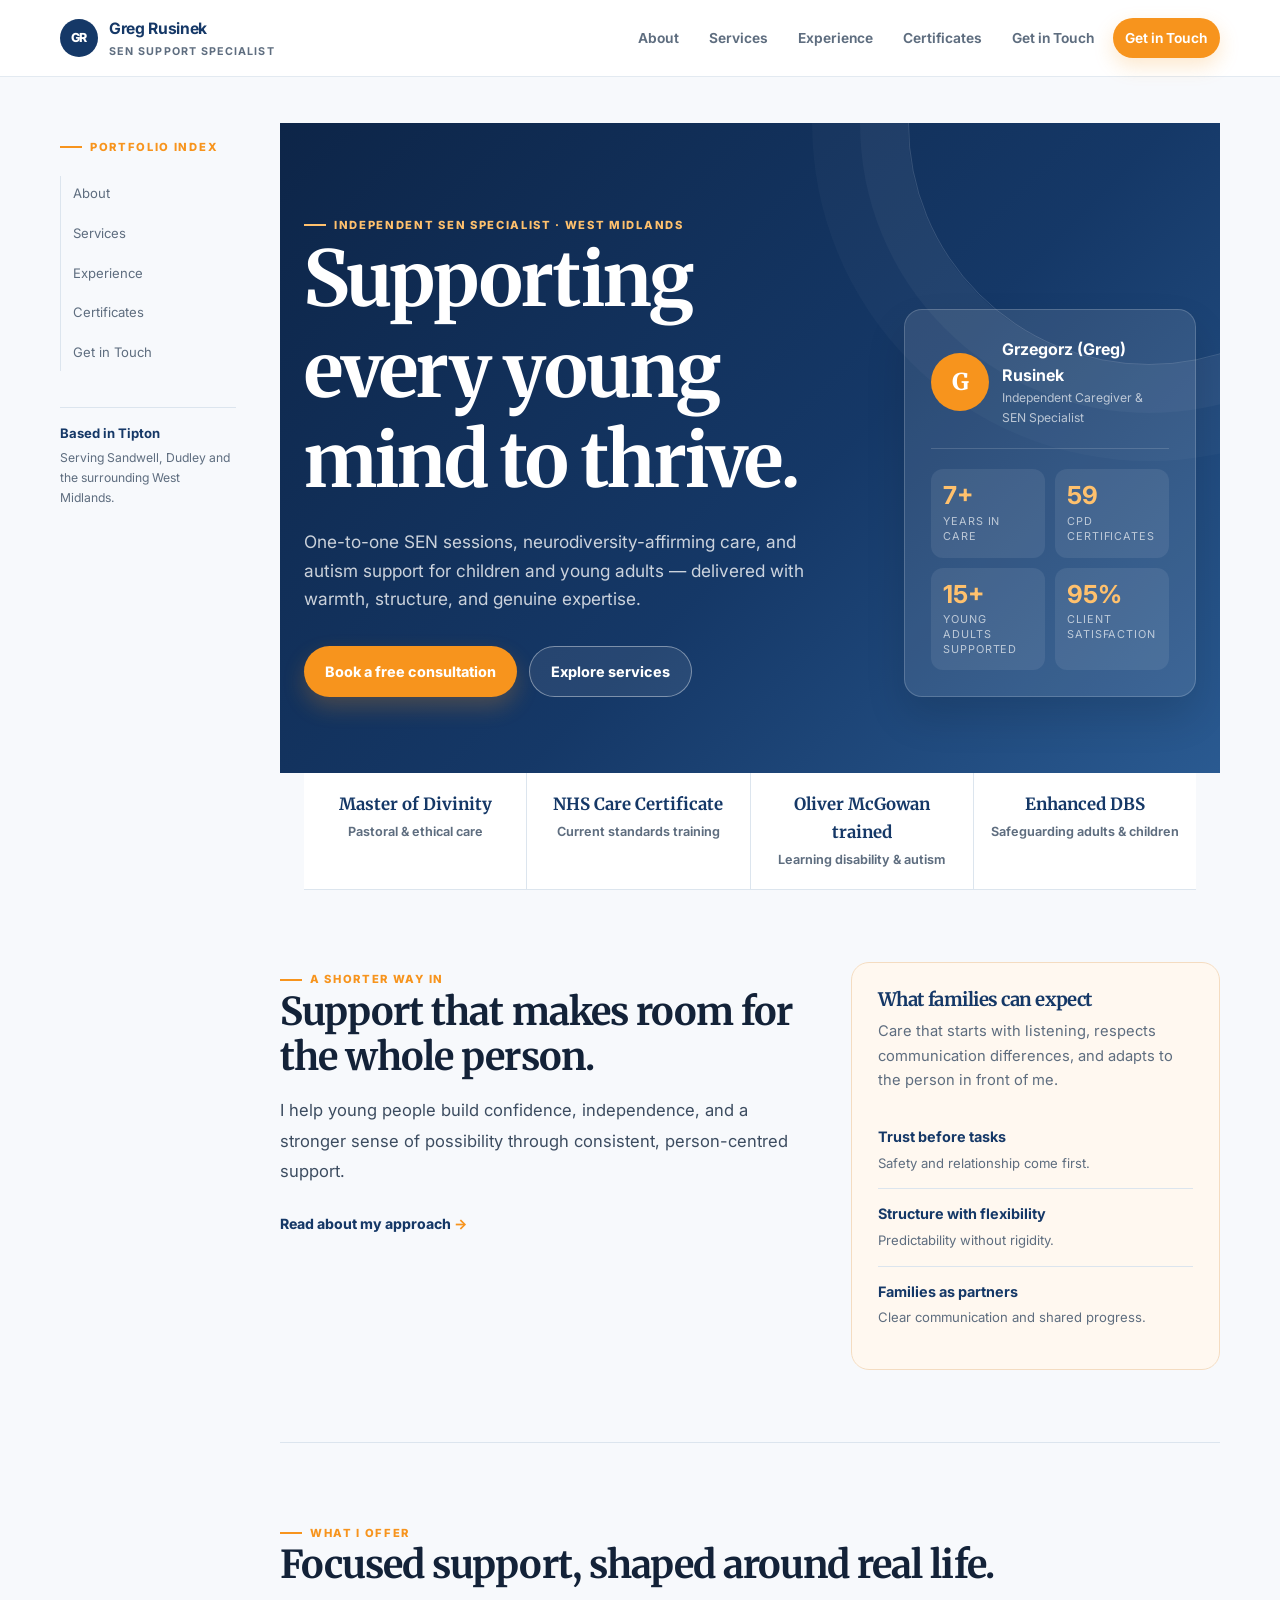
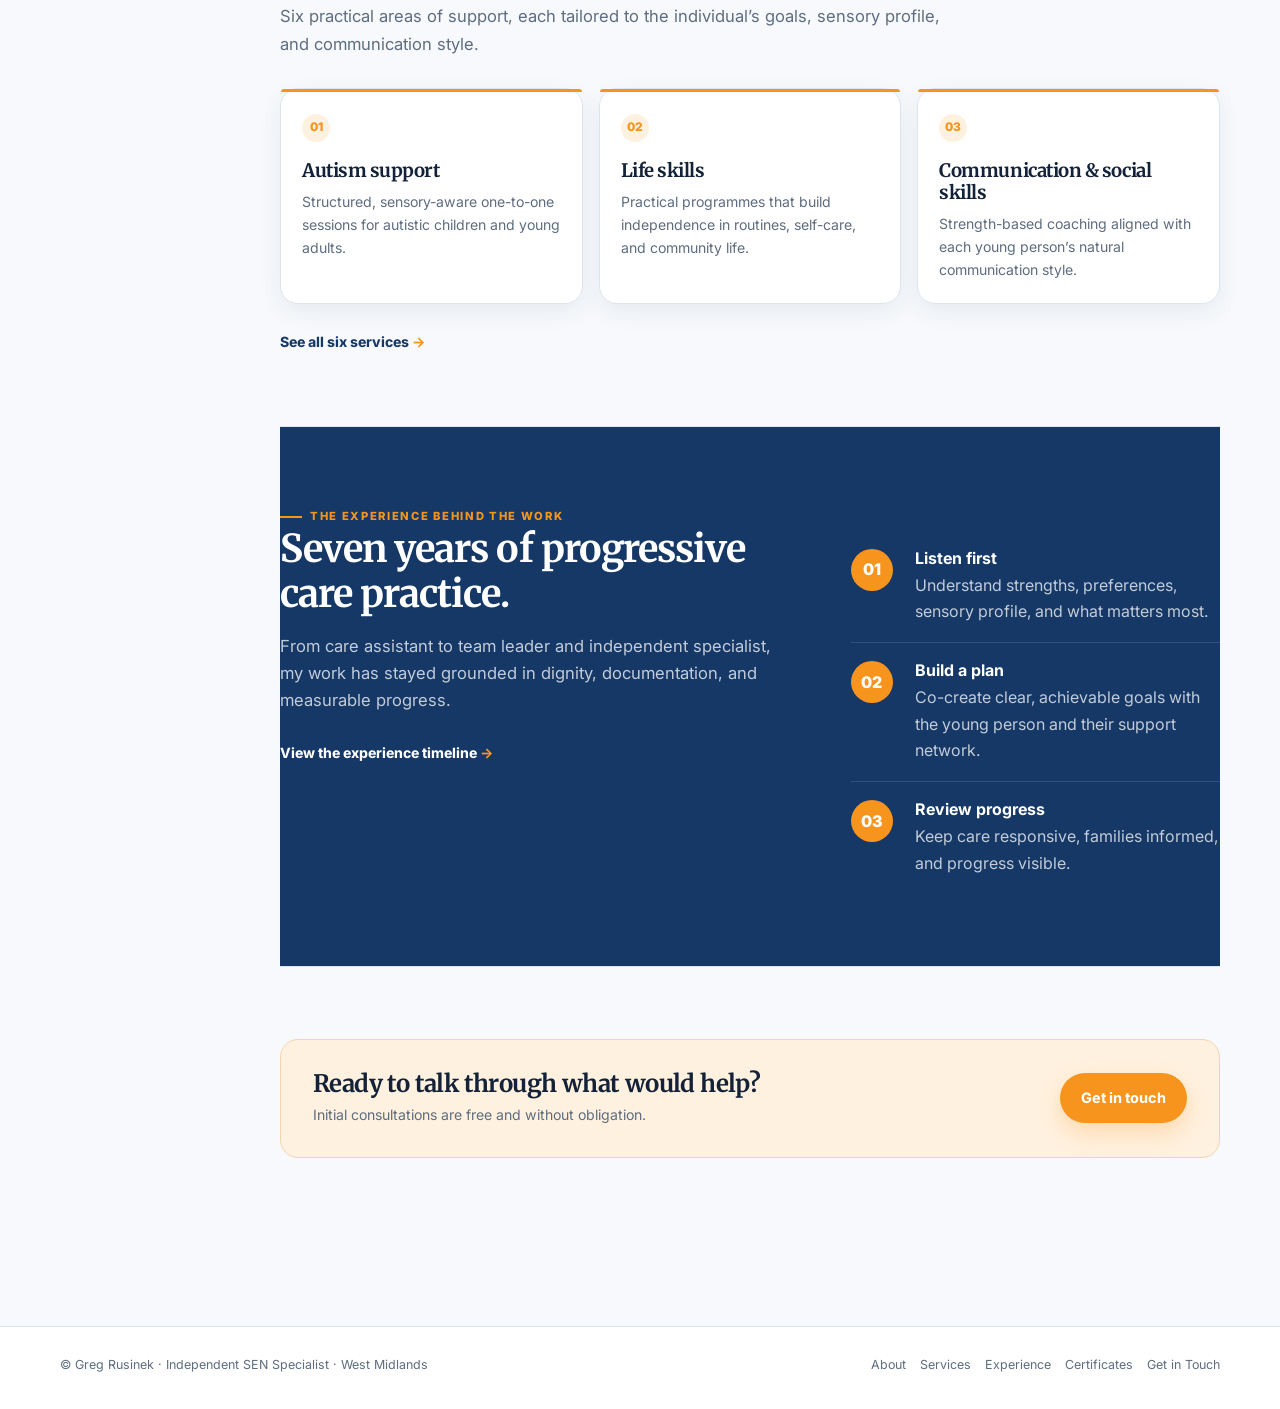
==== commit e69a14e8: "Add files via upload" ====
--- a/index.html
+++ b/index.html
@@ -1,1076 +1,74 @@
-<!DOCTYPE html>
-<html lang="en">
-<head>
-  <meta charset="UTF-8" />
-  <meta name="viewport" content="width=device-width, initial-scale=1.0" />
-  <title>Greg Rusinek — SEN Support & Neurodiversity Specialist</title>
-  <meta name="description" content="Grzegorz (Greg) Rusinek — Independent caregiver specialising in one-to-one SEN sessions, autism support, and neurodiversity-affirming care for children and young adults across the West Midlands." />
-  <link rel="preconnect" href="https://fonts.googleapis.com" />
-  <link rel="preconnect" href="https://fonts.gstatic.com" crossorigin />
-  <link href="https://fonts.googleapis.com/css2?family=Inter:wght@300;400;500;600;700;800&family=Merriweather:ital,wght@0,400;0,700;1,400&display=swap" rel="stylesheet" />
-  <style>
-    /* ── Reset & Base ── */
-    *, *::before, *::after { box-sizing: border-box; margin: 0; padding: 0; }
-    :root {
-      --navy:    #1B3A6B;
-      --navy-dk: #122a52;
-      --navy-lt: #2a5299;
-      --orange:  #F7941D;
-      --orange-lt: #ffa84d;
-      --teal:    #00838F;
-      --teal-lt: #e0f4f5;
-      --warm:    #FFF8F0;
-      --bg:      #F7F9FC;
-      --white:   #ffffff;
-      --grey:    #555555;
-      --grey-lt: #8A9BB0;
-      --border:  #DDE5EF;
-      --card:    #ffffff;
-      --accent-green: #2E7D32;
-      --accent-green-lt: #E8F5E9;
-      --r: 14px;
-      --r-sm: 8px;
-      --shadow: 0 4px 24px rgba(27,58,107,.10);
-      --shadow-lg: 0 8px 40px rgba(27,58,107,.15);
-    }
-    html { scroll-behavior: smooth; }
-    body {
-      font-family: 'Inter', sans-serif;
-      background: var(--bg);
-      color: #1a2636;
-      line-height: 1.65;
-      font-size: 16px;
-    }
-    h1,h2,h3,h4 { font-weight: 700; line-height: 1.25; letter-spacing: -0.02em; }
-    h1 { font-size: clamp(2.2rem, 5vw, 3.4rem); }
-    h2 { font-size: clamp(1.6rem, 3vw, 2.2rem); }
-    h3 { font-size: 1.2rem; }
-    p { color: var(--grey); }
-    a { color: var(--navy); text-decoration: none; }
-    a:hover { color: var(--orange); }
+    <!doctype html>
+    <!-- Quiet Confidence direction: concise editorial portfolio with clear proof, calm hierarchy, and humanist warmth. -->
+    <html lang="en-GB">
+    <head><meta charset="UTF-8" />
+<meta name="viewport" content="width=device-width, initial-scale=1.0" />
+<meta name="description" content="Greg Rusinek provides one-to-one SEN sessions, autism support, and neurodiversity-affirming care for children and young adults across the West Midlands." />
+<meta name="robots" content="index,follow" />
+<link rel="canonical" href="https://rusinek-greg.co.uk/" />
+<meta property="og:type" content="website" />
+<meta property="og:site_name" content="Greg Rusinek" />
+<meta property="og:title" content="Greg Rusinek — SEN Support & Neurodiversity Specialist" />
+<meta property="og:description" content="Greg Rusinek provides one-to-one SEN sessions, autism support, and neurodiversity-affirming care for children and young adults across the West Midlands." />
+<meta property="og:url" content="https://rusinek-greg.co.uk/" />
+<meta name="theme-color" content="#153867" />
+<title>Greg Rusinek — SEN Support & Neurodiversity Specialist</title>
+<link rel="preconnect" href="https://fonts.googleapis.com" />
+<link rel="preconnect" href="https://fonts.gstatic.com" crossorigin />
+<link href="https://fonts.googleapis.com/css2?family=Inter:wght@400;500;600;700;800&family=Merriweather:wght@400;700&display=swap" rel="stylesheet" />
+<link rel="stylesheet" href="/styles.css" />
+<script async src="https://www.googletagmanager.com/gtag/js?id=G-5X1YJLMBJV"></script>
+<script>window.dataLayer=window.dataLayer||[];function gtag(){dataLayer.push(arguments)}gtag('js',new Date());gtag('config','G-5X1YJLMBJV');</script>
+</head>
+    <body>
+      <a class="skip-link" href="#main">Skip to content</a>
+      <header class="site-header">
+  <div class="container header-inner">
+    <a class="brand" href="/" aria-label="Greg Rusinek home">
+      <span class="brand-mark">GR</span>
+      <span class="brand-copy"><strong>Greg Rusinek</strong><span>SEN support specialist</span></span>
+    </a>
+    <button class="nav-toggle" data-nav-toggle aria-expanded="false" aria-controls="main-nav" aria-label="Open navigation">☰</button>
+    <nav class="main-nav" id="main-nav" data-nav aria-label="Main navigation">
+      <a href="/about/" >About</a><a href="/services/" >Services</a><a href="/experience/" >Experience</a><a href="/certificates/" >Certificates</a><a href="/get-in-touch/" >Get in Touch</a>
+      <a class="nav-cta" href="/get-in-touch/">Get in Touch</a>
+    </nav>
+  </div>
+</header>
 
-    /* ── Layout helpers ── */
-    .container { max-width: 1080px; margin: 0 auto; padding: 0 24px; }
-    .section { padding: 88px 0; }
-    .section--alt { background: var(--white); }
-    .section--warm { background: var(--warm); }
-    .section--navy { background: var(--navy); color: var(--white); }
-    .section--navy p { color: rgba(255,255,255,.75); }
-    .section--teal { background: var(--teal); color: var(--white); }
-    .section--teal p { color: rgba(255,255,255,.80); }
-
-    .grid-2 { display: grid; grid-template-columns: repeat(2, 1fr); gap: 32px; }
-    .grid-3 { display: grid; grid-template-columns: repeat(3, 1fr); gap: 28px; }
-    .grid-4 { display: grid; grid-template-columns: repeat(4, 1fr); gap: 20px; }
-    @media(max-width: 820px) {
-      .grid-2, .grid-3 { grid-template-columns: 1fr; }
-      .grid-4 { grid-template-columns: repeat(2, 1fr); }
-    }
-    @media(max-width: 500px) { .grid-4 { grid-template-columns: 1fr; } }
-
-    .label {
-      display: inline-block;
-      font-size: 0.72rem;
-      font-weight: 700;
-      letter-spacing: 0.12em;
-      text-transform: uppercase;
-      color: var(--orange);
-      margin-bottom: 12px;
-    }
-    .section--navy .label { color: var(--orange-lt); }
-    .section--teal .label { color: rgba(255,255,255,.9); letter-spacing: 0.1em; }
-
-    /* ── NAV ── */
-    nav {
-      position: sticky; top: 0; z-index: 100;
-      background: rgba(255,255,255,.95);
-      backdrop-filter: blur(8px);
-      border-bottom: 1px solid var(--border);
-      padding: 16px 0;
-    }
-    nav .inner {
-      max-width: 1080px; margin: 0 auto; padding: 0 24px;
-      display: flex; align-items: center; justify-content: space-between;
-      gap: 16px;
-    }
-    .nav-brand {
-      display: flex; align-items: center; gap: 12px;
-      font-weight: 700; font-size: 1rem; color: var(--navy);
-    }
-    .nav-brand-dot {
-      width: 36px; height: 36px; border-radius: 50%;
-      background: var(--navy);
-      display: flex; align-items: center; justify-content: center;
-      color: white; font-weight: 800; font-size: 0.85rem;
-      flex-shrink: 0;
-    }
-    nav ul {
-      display: flex; gap: 28px; list-style: none;
-    }
-    nav ul a {
-      font-size: 0.88rem; font-weight: 500; color: var(--grey);
-      transition: color .2s;
-    }
-    nav ul a:hover { color: var(--navy); }
-    .nav-cta {
-      background: var(--orange); color: white !important; font-weight: 600 !important;
-      padding: 8px 20px; border-radius: 50px; font-size: 0.85rem !important;
-      transition: background .2s !important;
-    }
-    .nav-cta:hover { background: #e0830f !important; color: white !important; }
-    @media(max-width: 720px) {
-      nav ul { display: none; }
-    }
-
-    /* ── HERO ── */
-    #hero {
-      background: linear-gradient(135deg, var(--navy-dk) 0%, var(--navy) 50%, var(--navy-lt) 100%);
-      color: white; padding: 100px 0 80px;
-      position: relative; overflow: hidden;
-    }
-    #hero::before {
-      content: '';
-      position: absolute; inset: 0;
-      background: url("data:image/svg+xml,%3Csvg width='60' height='60' viewBox='0 0 60 60' xmlns='http://www.w3.org/2000/svg'%3E%3Cg fill='none' fill-rule='evenodd'%3E%3Cg fill='%23ffffff' fill-opacity='0.04'%3E%3Ccircle cx='30' cy='30' r='4'/%3E%3C/g%3E%3C/g%3E%3C/svg%3E");
-      pointer-events: none;
-    }
-    .hero-inner {
-      max-width: 1080px; margin: 0 auto; padding: 0 24px;
-      display: grid; grid-template-columns: 1fr 340px; gap: 60px; align-items: center;
-    }
-    @media(max-width: 820px) { .hero-inner { grid-template-columns: 1fr; } }
-    .hero-badge {
-      display: inline-flex; align-items: center; gap: 8px;
-      background: rgba(247,148,29,.18); color: var(--orange-lt);
-      border: 1px solid rgba(247,148,29,.35);
-      border-radius: 50px; padding: 6px 16px;
-      font-size: 0.78rem; font-weight: 600; letter-spacing: 0.06em;
-      text-transform: uppercase; margin-bottom: 24px;
-    }
-    .hero-badge svg { width: 14px; height: 14px; flex-shrink: 0; }
-    #hero h1 { color: white; margin-bottom: 16px; }
-    #hero .hero-sub {
-      font-size: 1.15rem; color: rgba(255,255,255,.80);
-      max-width: 560px; margin-bottom: 36px; line-height: 1.7;
-    }
-    .hero-actions { display: flex; gap: 14px; flex-wrap: wrap; }
-    .btn {
-      display: inline-flex; align-items: center; gap: 8px;
-      padding: 14px 28px; border-radius: 50px;
-      font-weight: 600; font-size: 0.95rem;
-      transition: all .2s; cursor: pointer; border: none;
-      text-decoration: none;
-    }
-    .btn-primary {
-      background: var(--orange); color: white;
-      box-shadow: 0 4px 20px rgba(247,148,29,.40);
-    }
-    .btn-primary:hover { background: #e0830f; color: white; transform: translateY(-1px); }
-    .btn-outline {
-      background: transparent; color: white;
-      border: 2px solid rgba(255,255,255,.45);
-    }
-    .btn-outline:hover { background: rgba(255,255,255,.12); color: white; }
-    .hero-card {
-      background: rgba(255,255,255,.10);
-      border: 1px solid rgba(255,255,255,.18);
-      border-radius: var(--r);
-      padding: 32px 28px;
-      backdrop-filter: blur(6px);
-    }
-    .hero-card-avatar {
-      width: 80px; height: 80px; border-radius: 50%;
-      background: linear-gradient(135deg, var(--orange) 0%, #e0830f 100%);
-      display: flex; align-items: center; justify-content: center;
-      font-size: 2rem; font-weight: 800; color: white;
-      margin: 0 auto 20px;
-    }
-    .hero-card h3 { color: white; text-align: center; margin-bottom: 4px; font-size: 1.1rem; }
-    .hero-card .hero-card-title { color: rgba(255,255,255,.70); text-align: center; font-size: 0.85rem; margin-bottom: 20px; }
-    .hero-stat-row { display: grid; grid-template-columns: 1fr 1fr; gap: 12px; }
-    .hero-stat {
-      background: rgba(255,255,255,.08);
-      border-radius: var(--r-sm); padding: 14px 12px; text-align: center;
-    }
-    .hero-stat-num { font-size: 1.55rem; font-weight: 800; color: var(--orange-lt); }
-    .hero-stat-lbl { font-size: 0.72rem; color: rgba(255,255,255,.60); text-transform: uppercase; letter-spacing: 0.06em; line-height: 1.3; margin-top: 2px; }
-    .hero-tags { display: flex; flex-wrap: wrap; gap: 6px; margin-top: 16px; }
-    .hero-tag {
-      background: rgba(255,255,255,.12); color: rgba(255,255,255,.85);
-      font-size: 0.73rem; font-weight: 500;
-      padding: 4px 10px; border-radius: 50px;
-    }
-
-    /* ── TRUST BAR ── */
-    #trust {
-      background: white; border-bottom: 1px solid var(--border);
-      padding: 24px 0;
-    }
-    .trust-inner {
-      max-width: 1080px; margin: 0 auto; padding: 0 24px;
-      display: flex; align-items: center; justify-content: center;
-      flex-wrap: wrap; gap: 32px;
-    }
-    .trust-item {
-      display: flex; align-items: center; gap: 10px;
-      font-size: 0.83rem; font-weight: 500; color: var(--grey);
-    }
-    .trust-icon {
-      width: 32px; height: 32px; border-radius: 50%;
-      display: flex; align-items: center; justify-content: center;
-      font-size: 0.95rem; flex-shrink: 0;
-    }
-    .trust-icon--navy { background: #EBF0FA; }
-    .trust-icon--orange { background: #FEF3E2; }
-    .trust-icon--teal { background: var(--teal-lt); }
-    .trust-icon--green { background: var(--accent-green-lt); }
-
-    /* ── ABOUT ── */
-    .about-text { font-size: 1.05rem; line-height: 1.8; color: #3a4a5c; }
-    .about-text + .about-text { margin-top: 16px; }
-    .about-highlight {
-      display: flex; align-items: flex-start; gap: 16px;
-      background: var(--bg); border-radius: var(--r);
-      padding: 20px 22px; margin-top: 28px;
-      border-left: 4px solid var(--orange);
-    }
-    .about-highlight-icon { font-size: 1.4rem; flex-shrink: 0; margin-top: 2px; }
-    .about-highlight-text { font-size: 0.93rem; color: #3a4a5c; font-style: italic; line-height: 1.6; }
-    .education-block { margin-top: 32px; }
-    .edu-item {
-      display: flex; align-items: flex-start; gap: 14px;
-      padding: 14px 0; border-bottom: 1px solid var(--border);
-    }
-    .edu-item:last-child { border-bottom: none; }
-    .edu-dot {
-      width: 10px; height: 10px; border-radius: 50%;
-      background: var(--orange); flex-shrink: 0; margin-top: 6px;
-    }
-    .edu-title { font-weight: 600; font-size: 0.95rem; color: #1a2636; }
-    .edu-sub { font-size: 0.83rem; color: var(--grey-lt); }
-
-    /* ── WHAT I OFFER ── */
-    .offer-card {
-      background: var(--card);
-      border: 1px solid var(--border);
-      border-radius: var(--r);
-      padding: 28px 24px;
-      transition: box-shadow .25s, transform .25s;
-      position: relative; overflow: hidden;
-    }
-    .offer-card::before {
-      content: '';
-      position: absolute; top: 0; left: 0; right: 0; height: 4px;
-      background: var(--orange);
-    }
-    .offer-card:hover { box-shadow: var(--shadow-lg); transform: translateY(-3px); }
-    .offer-icon {
-      font-size: 2.1rem; margin-bottom: 16px;
-    }
-    .offer-card h3 { font-size: 1.05rem; color: #1a2636; margin-bottom: 8px; }
-    .offer-card p { font-size: 0.9rem; line-height: 1.65; }
-
-    /* ── APPROACH ── */
-    .approach-step {
-      display: flex; align-items: flex-start; gap: 20px;
-    }
-    .step-num {
-      width: 44px; height: 44px; border-radius: 50%;
-      background: var(--orange);
-      color: white; font-weight: 800; font-size: 1rem;
-      display: flex; align-items: center; justify-content: center;
-      flex-shrink: 0;
-    }
-    .step-body h3 { color: white; margin-bottom: 6px; font-size: 1rem; }
-    .step-body p { font-size: 0.88rem; }
-    .approach-divider {
-      height: 24px; width: 2px;
-      background: rgba(255,255,255,.2);
-      margin-left: 21px;
-    }
-
-    /* ── EXPERIENCE ── */
-    .exp-card {
-      background: var(--card);
-      border: 1px solid var(--border);
-      border-radius: var(--r);
-      padding: 28px 26px;
-      box-shadow: var(--shadow);
-    }
-    .exp-header { display: flex; gap: 16px; align-items: flex-start; margin-bottom: 16px; }
-    .exp-logo {
-      width: 48px; height: 48px; border-radius: var(--r-sm);
-      display: flex; align-items: center; justify-content: center;
-      font-size: 1.4rem; flex-shrink: 0;
-    }
-    .exp-logo--blue { background: #EBF0FA; }
-    .exp-logo--orange { background: #FEF3E2; }
-    .exp-logo--teal { background: var(--teal-lt); }
-    .exp-title { font-weight: 700; font-size: 1rem; color: #1a2636; }
-    .exp-org { font-size: 0.87rem; color: var(--grey-lt); margin-top: 2px; }
-    .exp-period {
-      display: inline-block; font-size: 0.75rem; font-weight: 600;
-      color: var(--orange); background: #FEF3E2;
-      padding: 3px 10px; border-radius: 50px; margin-top: 6px;
-    }
-    .exp-list { list-style: none; padding: 0; }
-    .exp-list li {
-      display: flex; gap: 10px; align-items: flex-start;
-      font-size: 0.88rem; color: #3a4a5c; padding: 5px 0;
-    }
-    .exp-list li::before {
-      content: '→'; color: var(--orange); font-weight: 700;
-      flex-shrink: 0; margin-top: 1px;
-    }
-
-    /* ── STATS ROW ── */
-    .stat-box {
-      text-align: center; padding: 32px 20px;
-    }
-    .stat-num {
-      font-size: 2.8rem; font-weight: 800;
-      color: white; line-height: 1;
-      margin-bottom: 8px;
-    }
-    .stat-num span { color: var(--orange-lt); }
-    .stat-label { font-size: 0.85rem; color: rgba(255,255,255,.70); line-height: 1.4; }
-    .stat-divider {
-      border: none; border-right: 1px solid rgba(255,255,255,.15);
-    }
-    @media(max-width: 500px) { .stat-divider { display: none; } }
-
-    /* ── CERTIFICATES ── */
-    .cert-category {
-      background: var(--card); border: 1px solid var(--border);
-      border-radius: var(--r); overflow: hidden;
-    }
-    .cert-cat-header {
-      display: flex; align-items: center; gap: 12px;
-      padding: 16px 20px;
-      background: var(--bg);
-      border-bottom: 1px solid var(--border);
-    }
-    .cert-cat-icon { font-size: 1.3rem; }
-    .cert-cat-title { font-weight: 700; font-size: 0.95rem; color: #1a2636; }
-    .cert-cat-count {
-      margin-left: auto;
-      background: var(--navy); color: white;
-      font-size: 0.72rem; font-weight: 700;
-      padding: 2px 10px; border-radius: 50px;
-    }
-    .cert-list { padding: 8px 0; }
-    .cert-row {
-      display: flex; align-items: center; gap: 10px;
-      padding: 7px 20px;
-      font-size: 0.83rem; color: #3a4a5c;
-      border-bottom: 1px solid var(--border);
-    }
-    .cert-row:last-child { border-bottom: none; }
-    .cert-badge {
-      flex-shrink: 0;
-      font-size: 0.67rem; font-weight: 700; padding: 2px 7px; border-radius: 50px;
-      letter-spacing: 0.04em;
-    }
-    .cert-badge--current { background: var(--accent-green-lt); color: var(--accent-green); }
-    .cert-badge--valid { background: #EBF0FA; color: var(--navy); }
-
-    /* ── SKILLS GRID ── */
-    .skill-chip {
-      display: flex; align-items: center; gap: 8px;
-      background: var(--card); border: 1px solid var(--border);
-      border-radius: var(--r-sm); padding: 10px 14px;
-      font-size: 0.83rem; color: #1a2636; font-weight: 500;
-    }
-    .skill-chip-dot {
-      width: 8px; height: 8px; border-radius: 50%;
-      background: var(--orange); flex-shrink: 0;
-    }
-
-    /* ── CONTACT ── */
-    .contact-card {
-      background: rgba(255,255,255,.10); border: 1px solid rgba(255,255,255,.2);
-      border-radius: var(--r); padding: 28px 24px;
-    }
-    .contact-item {
-      display: flex; align-items: center; gap: 14px;
-      padding: 14px 0; border-bottom: 1px solid rgba(255,255,255,.12);
-      font-size: 0.93rem;
-    }
-    .contact-item:last-child { border-bottom: none; }
-    .contact-item a { color: rgba(255,255,255,.85); }
-    .contact-item a:hover { color: var(--orange-lt); }
-    .contact-icon {
-      width: 38px; height: 38px; border-radius: 50%;
-      background: rgba(255,255,255,.12);
-      display: flex; align-items: center; justify-content: center;
-      font-size: 1rem; flex-shrink: 0;
-    }
-    .cta-big {
-      background: var(--orange);
-      border-radius: var(--r);
-      padding: 40px 36px; text-align: center;
-    }
-    .cta-big h2 { color: white; margin-bottom: 10px; }
-    .cta-big p { color: rgba(255,255,255,.80); margin-bottom: 24px; }
-    .btn-white {
-      background: white; color: var(--orange);
-      font-weight: 700;
-    }
-    .btn-white:hover { background: #FEF3E2; color: var(--orange); }
-
-    /* ── FOOTER ── */
-    footer {
-      background: var(--navy-dk); color: rgba(255,255,255,.55);
-      text-align: center; padding: 28px 24px;
-      font-size: 0.82rem;
-    }
-    footer a { color: rgba(255,255,255,.55); }
-    footer a:hover { color: var(--orange); }
-  </style>
-</head>
-<body>
-
-<!-- NAV -->
-<nav>
-  <div class="inner">
-    <div class="nav-brand">
-      <div class="nav-brand-dot">GR</div>
-      <span>Greg Rusinek</span>
+      <div class="container page-shell"><aside class="section-rail" aria-label="Portfolio sections">
+  <span class="rail-kicker">Portfolio index</span>
+  <nav class="rail-nav"><a href="/about/">About</a><a href="/services/">Services</a><a href="/experience/">Experience</a><a href="/certificates/">Certificates</a><a href="/get-in-touch/">Get in Touch</a></nav>
+  <div class="rail-note"><strong>Based in Tipton</strong>Serving Sandwell, Dudley and the surrounding West Midlands.</div>
+</aside>
+<main class="page-main" id="main">
+<section class="hero">
+  <div class="container hero-grid">
+    <div class="hero-copy fade-in" style="--delay:40ms">
+      <span class="eyebrow">Independent SEN specialist · West Midlands</span>
+      <h1>Supporting every young mind to thrive.</h1>
+      <p>One-to-one SEN sessions, neurodiversity-affirming care, and autism support for children and young adults — delivered with warmth, structure, and genuine expertise.</p>
+      <div class="hero-actions"><a class="button button-primary" href="/get-in-touch/">Book a free consultation</a><a class="button button-light" href="/services/">Explore services</a></div>
     </div>
-    <ul>
-      <li><a href="#about">About</a></li>
-      <li><a href="#services">Services</a></li>
-      <li><a href="#experience">Experience</a></li>
-      <li><a href="#certificates">Certificates</a></li>
-      <li><a href="#contact" class="nav-cta">Get in Touch</a></li>
-    </ul>
-  </div>
-</nav>
-
-<!-- HERO -->
-<section id="hero">
-  <div class="hero-inner">
-    <div>
-      <div class="hero-badge">
-        <svg viewBox="0 0 24 24" fill="currentColor"><path d="M12 2a10 10 0 1 0 0 20A10 10 0 0 0 12 2zm-1 14H9V8h2v8zm4 0h-2V8h2v8z"/></svg>
-        Independent SEN Specialist · West Midlands
-      </div>
-      <h1>Supporting Every <em style="font-style:normal;color:var(--orange-lt)">Young Mind</em><br>to Thrive</h1>
-      <p class="hero-sub">
-        One-to-one SEN sessions, neurodiversity-affirming care, and autism support
-        for children and young adults — delivered with warmth, structure, and genuine expertise.
-      </p>
-      <div class="hero-actions">
-        <a href="#contact" class="btn btn-primary">
-          <svg width="16" height="16" fill="none" stroke="currentColor" stroke-width="2" viewBox="0 0 24 24"><path d="M22 16.92V20a2 2 0 0 1-2.18 2A19.86 19.86 0 0 1 3 4.18 2 2 0 0 1 5 2h3.09a2 2 0 0 1 2 1.72c.13 1 .37 1.97.72 2.9a2 2 0 0 1-.45 2.11L9.91 9.91A16 16 0 0 0 14.09 14l.39-.39a2 2 0 0 1 2.11-.45c.93.35 1.9.59 2.9.72A2 2 0 0 1 22 16.92z"/></svg>
-          Book a Free Consultation
-        </a>
-        <a href="#services" class="btn btn-outline">Explore Services</a>
-      </div>
-    </div>
-    <div class="hero-card">
-      <div class="hero-card-avatar">G</div>
-      <h3>Grzegorz (Greg) Rusinek</h3>
-      <div class="hero-card-title">Independent Caregiver & SEN Specialist</div>
-      <div class="hero-stat-row">
-        <div class="hero-stat">
-          <div class="hero-stat-num">7+</div>
-          <div class="hero-stat-lbl">Years in Care</div>
-        </div>
-        <div class="hero-stat">
-          <div class="hero-stat-num">59</div>
-          <div class="hero-stat-lbl">CPD Certificates</div>
-        </div>
-        <div class="hero-stat">
-          <div class="hero-stat-num">15+</div>
-          <div class="hero-stat-lbl">Young Adults Supported</div>
-        </div>
-        <div class="hero-stat">
-          <div class="hero-stat-num">95%</div>
-          <div class="hero-stat-lbl">Client Satisfaction</div>
-        </div>
-      </div>
-      <div class="hero-tags">
-        <span class="hero-tag">✓ DBS Checked</span>
-        <span class="hero-tag">✓ Fully Insured</span>
-        <span class="hero-tag">✓ Oliver McGowan Trained</span>
-      </div>
-    </div>
+    <aside class="hero-card fade-in" style="--delay:140ms" aria-label="Greg Rusinek at a glance">
+      <div class="hero-card-top"><span class="avatar">G</span><div><strong>Grzegorz (Greg) Rusinek</strong><small>Independent Caregiver &amp; SEN Specialist</small></div></div>
+      <div class="stat-grid"><div class="stat"><strong>7+</strong><span>Years in care</span></div><div class="stat"><strong>59</strong><span>CPD certificates</span></div><div class="stat"><strong>15+</strong><span>Young adults supported</span></div><div class="stat"><strong>95%</strong><span>Client satisfaction</span></div></div>
+    </aside>
   </div>
 </section>
+<section class="container proof-strip" aria-label="Professional credentials"><div class="proof-item"><strong>Master of Divinity</strong>Pastoral &amp; ethical care</div><div class="proof-item"><strong>NHS Care Certificate</strong>Current standards training</div><div class="proof-item"><strong>Oliver McGowan trained</strong>Learning disability &amp; autism</div><div class="proof-item"><strong>Enhanced DBS</strong>Safeguarding adults &amp; children</div></section>
+<section class="content-section"><div class="two-col"><div class="section-intro fade-in"><span class="eyebrow">A shorter way in</span><h2>Support that makes room for the whole person.</h2><p class="lead">I help young people build confidence, independence, and a stronger sense of possibility through consistent, person-centred support.</p><div class="link-row"><a href="/about/">Read about my approach <span>→</span></a></div></div><div class="proof-panel fade-in" style="--delay:100ms"><h3>What families can expect</h3><p>Care that starts with listening, respects communication differences, and adapts to the person in front of me.</p><div class="mini-list"><div><strong>Trust before tasks</strong><span>Safety and relationship come first.</span></div><div><strong>Structure with flexibility</strong><span>Predictability without rigidity.</span></div><div><strong>Families as partners</strong><span>Clear communication and shared progress.</span></div></div></div></div></section>
+<section class="content-section"><div class="section-intro"><span class="eyebrow">What I offer</span><h2>Focused support, shaped around real life.</h2><p>Six practical areas of support, each tailored to the individual’s goals, sensory profile, and communication style.</p></div><div class="card-grid"><article class="card fade-in"><span class="card-number">01</span><h3>Autism support</h3><p>Structured, sensory-aware one-to-one sessions for autistic children and young adults.</p></article><article class="card fade-in" style="--delay:60ms"><span class="card-number">02</span><h3>Life skills</h3><p>Practical programmes that build independence in routines, self-care, and community life.</p></article><article class="card fade-in" style="--delay:120ms"><span class="card-number">03</span><h3>Communication &amp; social skills</h3><p>Strength-based coaching aligned with each young person’s natural communication style.</p></article></div><div class="link-row"><a href="/services/">See all six services <span>→</span></a></div></section>
+<section class="content-section dark-band"><div class="two-col"><div class="section-intro"><span class="eyebrow">The experience behind the work</span><h2>Seven years of progressive care practice.</h2><p>From care assistant to team leader and independent specialist, my work has stayed grounded in dignity, documentation, and measurable progress.</p><div class="link-row"><a href="/experience/" style="color:white">View the experience timeline <span>→</span></a></div></div><div class="process-list"><div class="process-item"><span class="step">01</span><div><h3>Listen first</h3><p>Understand strengths, preferences, sensory profile, and what matters most.</p></div></div><div class="process-item"><span class="step">02</span><div><h3>Build a plan</h3><p>Co-create clear, achievable goals with the young person and their support network.</p></div></div><div class="process-item"><span class="step">03</span><div><h3>Review progress</h3><p>Keep care responsive, families informed, and progress visible.</p></div></div></div></div></section>
+<section class="content-section"><div class="cta-band"><div><h2>Ready to talk through what would help?</h2><p>Initial consultations are free and without obligation.</p></div><a class="button button-primary" href="/get-in-touch/">Get in touch</a></div></section>
+</main></div>
+      <footer class="site-footer">
+  <div class="container footer-inner">
+    <p>© Greg Rusinek · Independent SEN Specialist · West Midlands</p>
+    <div class="footer-links"><a href="/about/">About</a><a href="/services/">Services</a><a href="/experience/">Experience</a><a href="/certificates/">Certificates</a><a href="/get-in-touch/">Get in Touch</a></div>
+  </div>
+</footer>
+<script src="/script.js"></script>
 
-<!-- TRUST BAR -->
-<section id="trust">
-  <div class="trust-inner">
-    <div class="trust-item">
-      <div class="trust-icon trust-icon--navy">🎓</div>
-      Master of Divinity, Christ the King Seminary, NY
-    </div>
-    <div class="trust-item">
-      <div class="trust-icon trust-icon--orange">📜</div>
-      NHS Care Certificate — All Current
-    </div>
-    <div class="trust-item">
-      <div class="trust-icon trust-icon--teal">🧠</div>
-      Oliver McGowan Mandatory Training (LD & Autism)
-    </div>
-    <div class="trust-item">
-      <div class="trust-icon trust-icon--green">🛡️</div>
-      Enhanced DBS · Safeguarding Adults & Children
-    </div>
-  </div>
-</section>
-
-<!-- ABOUT -->
-<section id="about" class="section section--alt">
-  <div class="container">
-    <div class="grid-2" style="align-items:center;gap:56px;">
-      <div>
-        <span class="label">About Me</span>
-        <h2 style="margin-bottom:24px;">Person-Centred Care Rooted in Philosophy and Practice</h2>
-        <p class="about-text">
-          I'm Greg — an independent caregiver with over seven years of progressive experience
-          supporting children and young adults with autism, learning disabilities, and complex needs.
-          My approach is grounded equally in hands-on clinical practice and a deep philosophical
-          commitment to human dignity, autonomy, and respect for difference.
-        </p>
-        <p class="about-text" style="margin-top:16px;">
-          With a Master of Divinity and a BA in Philosophy, I bring a rare thoughtfulness to every
-          session — understanding that truly effective SEN support goes far beyond task completion.
-          It's about building trust, honouring each person's communication style, and co-creating
-          environments where neurodivergent young people can genuinely flourish.
-        </p>
-        <div class="about-highlight">
-          <div class="about-highlight-icon">💬</div>
-          <div class="about-highlight-text">
-            "I led a team supporting 15+ young adults with autism, improving client independence
-            by 30% through tailored life skills programmes — and achieved a 25% increase in
-            family satisfaction through consistent, compassionate, individualised care."
-          </div>
-        </div>
-      </div>
-      <div>
-        <span class="label" style="display:block;margin-bottom:8px;">Education &amp; Qualifications</span>
-        <div class="education-block">
-          <div class="edu-item">
-            <div class="edu-dot"></div>
-            <div>
-              <div class="edu-title">Master of Divinity (Pastoral &amp; Ethical Care)</div>
-              <div class="edu-sub">Christ the King Catholic Seminary · New York, USA · 2015</div>
-            </div>
-          </div>
-          <div class="edu-item">
-            <div class="edu-dot"></div>
-            <div>
-              <div class="edu-title">BA in Philosophy</div>
-              <div class="edu-sub">Sant Boromeusz College · Poland · 2010</div>
-            </div>
-          </div>
-          <div class="edu-item">
-            <div class="edu-dot"></div>
-            <div>
-              <div class="edu-title">TOEFL – English for Academic Purposes</div>
-              <div class="edu-sub">Rutgers University · New Jersey, USA · 2012</div>
-            </div>
-          </div>
-          <div class="edu-item">
-            <div class="edu-dot"></div>
-            <div>
-              <div class="edu-title">BSc Business Management (Level 3, 120 CATS) — In Progress</div>
-              <div class="edu-sub">Solent University / QAHE Birmingham · 2025–2026</div>
-            </div>
-          </div>
-          <div class="edu-item">
-            <div class="edu-dot"></div>
-            <div>
-              <div class="edu-title">Level 4 Health &amp; Social Care (Results Pending)</div>
-              <div class="edu-sub">Solent University · 2025–2026</div>
-            </div>
-          </div>
-          <div class="edu-item">
-            <div class="edu-dot" style="background:var(--teal);"></div>
-            <div>
-              <div class="edu-title">59 Accredited CPD Certificates — 47 Completed in 2026</div>
-              <div class="edu-sub">Across 8 clinical and professional categories</div>
-            </div>
-          </div>
-        </div>
-      </div>
-    </div>
-  </div>
-</section>
-
-<!-- SERVICES -->
-<section id="services" class="section">
-  <div class="container">
-    <div style="text-align:center;max-width:620px;margin:0 auto 56px;">
-      <span class="label">What I Offer</span>
-      <h2>One-to-One SEN Sessions Tailored to Every Individual</h2>
-      <p style="margin-top:12px;">Each session is designed around the young person's unique sensory profile, communication style, and goals — never a one-size-fits-all approach.</p>
-    </div>
-    <div class="grid-3">
-      <div class="offer-card">
-        <div class="offer-icon">🧩</div>
-        <h3>Autism Support Sessions</h3>
-        <p>Structured, sensory-aware one-to-one sessions for autistic children and young adults. We work at the individual's pace, building trust through consistency and predictability.</p>
-      </div>
-      <div class="offer-card">
-        <div class="offer-icon">🌱</div>
-        <h3>Life Skills Development</h3>
-        <p>Practical life skills programmes focused on increasing independence — from daily routines and self-care to social confidence and community participation.</p>
-      </div>
-      <div class="offer-card">
-        <div class="offer-icon">🗣️</div>
-        <h3>Communication &amp; Social Skills</h3>
-        <p>Strength-based coaching to support communication strategies, AAC, and social interaction — aligned with the young person's own goals and natural style.</p>
-      </div>
-      <div class="offer-card">
-        <div class="offer-icon">🎯</div>
-        <h3>Sensory-Informed Care</h3>
-        <p>Sessions designed around sensory sensitivities, using structured environments, visual schedules, and calming strategies to reduce overwhelm and build regulation.</p>
-      </div>
-      <div class="offer-card">
-        <div class="offer-icon">👨‍👩‍👧</div>
-        <h3>Family &amp; Carer Guidance</h3>
-        <p>Working collaboratively with parents, carers, and families to share strategies, reinforce progress at home, and ensure a consistent support network.</p>
-      </div>
-      <div class="offer-card">
-        <div class="offer-icon">📋</div>
-        <h3>Personalised Support Plans</h3>
-        <p>Detailed, person-centred support plans developed with input from the individual, family, and relevant professionals — fully documented and regularly reviewed.</p>
-      </div>
-    </div>
-  </div>
-</section>
-
-<!-- APPROACH -->
-<section id="approach" class="section section--navy">
-  <div class="container">
-    <div class="grid-2" style="gap:60px;align-items:start;">
-      <div>
-        <span class="label">My Approach</span>
-        <h2 style="color:white;margin-bottom:16px;">How I Work With Young People</h2>
-        <p style="margin-bottom:40px;">Every young person is different. My process begins with listening — and never stops.</p>
-        <div>
-          <div class="approach-step">
-            <div class="step-num">1</div>
-            <div class="step-body">
-              <h3>Get to Know the Person</h3>
-              <p>Initial meetings with the young person and family to understand strengths, preferences, sensory profile, communication style, and what matters most to them.</p>
-            </div>
-          </div>
-          <div class="approach-divider"></div>
-          <div class="approach-step">
-            <div class="step-num">2</div>
-            <div class="step-body">
-              <h3>Co-Create a Support Plan</h3>
-              <p>Together we design a personalised plan with clear, achievable goals — respecting the individual's voice and aligned with family priorities.</p>
-            </div>
-          </div>
-          <div class="approach-divider"></div>
-          <div class="approach-step">
-            <div class="step-num">3</div>
-            <div class="step-body">
-              <h3>Deliver Consistent Sessions</h3>
-              <p>Regular one-to-one sessions with structure and warmth — building the trust and predictability that autistic young people rely on to feel safe enough to grow.</p>
-            </div>
-          </div>
-          <div class="approach-divider"></div>
-          <div class="approach-step">
-            <div class="step-num">4</div>
-            <div class="step-body">
-              <h3>Review, Adapt, Progress</h3>
-              <p>Ongoing reflection and plan review — celebrating progress, adjusting strategies, and keeping families informed every step of the way.</p>
-            </div>
-          </div>
-        </div>
-      </div>
-      <div>
-        <span class="label">Core Values</span>
-        <h2 style="color:white;margin-bottom:32px;">What Guides Everything I Do</h2>
-        <div style="display:flex;flex-direction:column;gap:20px;">
-          <div style="display:flex;gap:16px;align-items:flex-start;">
-            <div style="font-size:1.6rem;flex-shrink:0;">♿</div>
-            <div>
-              <h3 style="color:white;font-size:0.98rem;">Neurodiversity Affirming</h3>
-              <p style="font-size:0.87rem;">Autism is a different way of experiencing the world, not a deficit. I work with each person's strengths rather than against their differences.</p>
-            </div>
-          </div>
-          <div style="display:flex;gap:16px;align-items:flex-start;">
-            <div style="font-size:1.6rem;flex-shrink:0;">🤝</div>
-            <div>
-              <h3 style="color:white;font-size:0.98rem;">Trust-First Relationships</h3>
-              <p style="font-size:0.87rem;">Meaningful progress can only happen inside a safe, trusted relationship. I invest time in building that foundation before everything else.</p>
-            </div>
-          </div>
-          <div style="display:flex;gap:16px;align-items:flex-start;">
-            <div style="font-size:1.6rem;flex-shrink:0;">📐</div>
-            <div>
-              <h3 style="color:white;font-size:0.98rem;">Structure with Flexibility</h3>
-              <p style="font-size:0.87rem;">Predictable routines reduce anxiety — but flexibility ensures sessions remain responsive to how the young person is feeling on the day.</p>
-            </div>
-          </div>
-          <div style="display:flex;gap:16px;align-items:flex-start;">
-            <div style="font-size:1.6rem;flex-shrink:0;">🌍</div>
-            <div>
-              <h3 style="color:white;font-size:0.98rem;">Family as Partners</h3>
-              <p style="font-size:0.87rem;">The best outcomes happen when families and carers are involved, informed, and supported — not left on the outside looking in.</p>
-            </div>
-          </div>
-        </div>
-      </div>
-    </div>
-  </div>
-</section>
-
-<!-- STATS -->
-<section class="section--teal">
-  <div class="container">
-    <div style="display:grid;grid-template-columns:repeat(4,1fr);align-items:center;" class="stats-row">
-      <div class="stat-box">
-        <div class="stat-num">7<span>+</span></div>
-        <div class="stat-label">Years Supporting Autistic &amp; Neurodivergent Individuals</div>
-      </div>
-      <div class="stat-box stat-divider">
-        <div class="stat-num">30<span>%</span></div>
-        <div class="stat-label">Average Increase in Client Independence Through Tailored Programmes</div>
-      </div>
-      <div class="stat-box stat-divider">
-        <div class="stat-num">20<span>+</span></div>
-        <div class="stat-label">Individualised Care Plans Developed per Year</div>
-      </div>
-      <div class="stat-box stat-divider">
-        <div class="stat-num">95<span>%</span></div>
-        <div class="stat-label">Client Satisfaction Rating Across All Placements</div>
-      </div>
-    </div>
-  </div>
-</section>
-
-<!-- EXPERIENCE -->
-<section id="experience" class="section section--alt">
-  <div class="container">
-    <div style="text-align:center;max-width:580px;margin:0 auto 52px;">
-      <span class="label">Work Experience</span>
-      <h2>Seven Years of Progressive Care Practice</h2>
-    </div>
-    <div style="display:flex;flex-direction:column;gap:24px;">
-
-      <div class="exp-card">
-        <div class="exp-header">
-          <div class="exp-logo exp-logo--blue">🏥</div>
-          <div>
-            <div class="exp-title">Independent Caregiver &amp; SEN Specialist</div>
-            <div class="exp-org">Everyday Care Plus CIC · Tipton, West Midlands</div>
-            <div class="exp-period">Sep 2024 – Present</div>
-          </div>
-        </div>
-        <ul class="exp-list">
-          <li>Delivering one-to-one support for individuals with autism, complex needs, and neurodivergent profiles</li>
-          <li>Implementing personalised care plans via CareSmart EHR — reducing documentation time by 30%</li>
-          <li>Leading MDT collaboration with NHS professionals, therapists, social workers, and families</li>
-          <li>Preparing full CQC registration application including policy documentation, staff training, and QA frameworks</li>
-          <li>Facilitated job placement for 4 clients through tailored strengths-based coaching, increasing workforce reintegration success by 30%</li>
-        </ul>
-      </div>
-
-      <div class="exp-card">
-        <div class="exp-header">
-          <div class="exp-logo exp-logo--orange">🤲</div>
-          <div>
-            <div class="exp-title">Support Worker (Team Leader) — Autism &amp; Complex Needs</div>
-            <div class="exp-org">Cream Healthcare · Smethwick, West Midlands</div>
-            <div class="exp-period">Mar 2020 – Sep 2024</div>
-          </div>
-        </div>
-        <ul class="exp-list">
-          <li>Led a team of 6 professionals supporting 15+ young adults with autism — improving independence by 30% through tailored life skills programmes</li>
-          <li>Developed 20+ individualised care plans annually; achieved 25% increase in client and family satisfaction (2022–2024)</li>
-          <li>Mentored junior staff, reducing team turnover by 15% within one year through reflective practice and continuous support</li>
-          <li>Streamlined record-keeping and MDT communication, ensuring full regulatory compliance at all times</li>
-        </ul>
-      </div>
-
-      <div class="exp-card">
-        <div class="exp-header">
-          <div class="exp-logo exp-logo--teal">🏠</div>
-          <div>
-            <div class="exp-title">Live-in Carer</div>
-            <div class="exp-org">Helping Hands · London &amp; West Midlands</div>
-            <div class="exp-period">Feb 2019 – Mar 2020</div>
-          </div>
-        </div>
-        <ul class="exp-list">
-          <li>Delivered 24-hour live-in care: personal care, medication administration, meals, mobility, and emotional wellbeing</li>
-          <li>Achieved a 95% client satisfaction rating consistently across all placements</li>
-          <li>Built trusted relationships with clients and families through empathetic, responsive, and consistent communication</li>
-        </ul>
-      </div>
-
-      <div class="exp-card">
-        <div class="exp-header">
-          <div class="exp-logo exp-logo--blue">🏨</div>
-          <div>
-            <div class="exp-title">Care Assistant — Dementia &amp; Complex Needs</div>
-            <div class="exp-org">Harborne Lane Specialist Care Centre · Selly Oak, West Midlands</div>
-            <div class="exp-period">Mar 2018 – Feb 2019</div>
-          </div>
-        </div>
-        <ul class="exp-list">
-          <li>Full care support for residents with dementia: personal care, mobility, meals, mental stimulation</li>
-          <li>Collaborated with nurses and families for consistent, documented, person-centred care delivery</li>
-          <li>Maintained accurate care records and ensured safe, hygienic living environments at all times</li>
-        </ul>
-      </div>
-
-    </div>
-  </div>
-</section>
-
-<!-- CERTIFICATES -->
-<section id="certificates" class="section">
-  <div class="container">
-    <div style="text-align:center;max-width:600px;margin:0 auto 52px;">
-      <span class="label">Professional Training</span>
-      <h2>59 Accredited CPD Certificates Across 8 Categories</h2>
-      <p style="margin-top:12px;">47 completed or renewed in 2026 — all training is current, documented, and available on request.</p>
-    </div>
-    <div class="grid-2" style="gap:20px;">
-
-      <!-- NHS Care Certificate -->
-      <div class="cert-category">
-        <div class="cert-cat-header">
-          <span class="cert-cat-icon">🏥</span>
-          <span class="cert-cat-title">NHS Care Certificate Standards</span>
-          <span class="cert-cat-count">12</span>
-        </div>
-        <div class="cert-list">
-          <div class="cert-row"><span>Standard 2: Personal Development</span><span class="cert-badge cert-badge--current">Current 2026</span></div>
-          <div class="cert-row"><span>Standard 3: Duty of Care</span><span class="cert-badge cert-badge--current">Current 2026</span></div>
-          <div class="cert-row"><span>Standard 4: Equality, Diversity &amp; Human Rights</span><span class="cert-badge cert-badge--current">Current 2026</span></div>
-          <div class="cert-row"><span>Standard 5: Person-Centred Care</span><span class="cert-badge cert-badge--current">Current 2026</span></div>
-          <div class="cert-row"><span>Standard 10: Safeguarding Adults</span><span class="cert-badge cert-badge--current">Current 2026</span></div>
-          <div class="cert-row"><span>Standard 11: Safeguarding Children</span><span class="cert-badge cert-badge--current">Current 2026</span></div>
-          <div class="cert-row"><span>Standard 15: Infection Prevention &amp; Control</span><span class="cert-badge cert-badge--current">Current 2026</span></div>
-          <div class="cert-row"><span>Standard 16: Awareness of LD &amp; Autism</span><span class="cert-badge cert-badge--current">Current 2026</span></div>
-          <div class="cert-row"><span>Oliver McGowan Mandatory Training (LD &amp; Autism) — Part 1</span><span class="cert-badge cert-badge--current">Current 2026</span></div>
-          <div class="cert-row"><span>Care Certificate — Learners Guide (Overview)</span><span class="cert-badge cert-badge--valid">Valid 2025</span></div>
-          <div class="cert-row"><span>Introduction to the Care Certificate</span><span class="cert-badge cert-badge--valid">Valid 2025</span></div>
-        </div>
-      </div>
-
-      <!-- Safeguarding -->
-      <div class="cert-category">
-        <div class="cert-cat-header">
-          <span class="cert-cat-icon">🛡️</span>
-          <span class="cert-cat-title">Safeguarding &amp; Protection</span>
-          <span class="cert-cat-count">8</span>
-        </div>
-        <div class="cert-list">
-          <div class="cert-row"><span>Safeguarding Adults</span><span class="cert-badge cert-badge--current">Current 2026</span></div>
-          <div class="cert-row"><span>Safeguarding Children</span><span class="cert-badge cert-badge--current">Current 2026</span></div>
-          <div class="cert-row"><span>Mental Capacity Act</span><span class="cert-badge cert-badge--current">Current 2026</span></div>
-          <div class="cert-row"><span>De-escalation Techniques</span><span class="cert-badge cert-badge--current">Current 2026</span></div>
-          <div class="cert-row"><span>Challenging Behaviour Management</span><span class="cert-badge cert-badge--current">Current 2026</span></div>
-          <div class="cert-row"><span>Prevention of Violence &amp; Aggression</span><span class="cert-badge cert-badge--current">Current 2026</span></div>
-          <div class="cert-row"><span>Ligature Risk Prevention</span><span class="cert-badge cert-badge--current">Current 2026</span></div>
-          <div class="cert-row"><span>Preventing Self-Harm</span><span class="cert-badge cert-badge--valid">Valid 2025</span></div>
-        </div>
-      </div>
-
-      <!-- Safety & Emergency -->
-      <div class="cert-category">
-        <div class="cert-cat-header">
-          <span class="cert-cat-icon">🚑</span>
-          <span class="cert-cat-title">Safety &amp; Emergency Response</span>
-          <span class="cert-cat-count">7</span>
-        </div>
-        <div class="cert-list">
-          <div class="cert-row"><span>Basic Life Support</span><span class="cert-badge cert-badge--current">Current 2026</span></div>
-          <div class="cert-row"><span>First Aid Awareness</span><span class="cert-badge cert-badge--current">Current 2026</span></div>
-          <div class="cert-row"><span>Fire Safety</span><span class="cert-badge cert-badge--current">Current 2026</span></div>
-          <div class="cert-row"><span>Manual Handling — Theory</span><span class="cert-badge cert-badge--current">Current 2026</span></div>
-          <div class="cert-row"><span>Moving &amp; Handling — Practical</span><span class="cert-badge cert-badge--current">Current 2026</span></div>
-          <div class="cert-row"><span>Health &amp; Safety in the Workplace</span><span class="cert-badge cert-badge--current">Current 2026</span></div>
-          <div class="cert-row"><span>Lone Working Safety</span><span class="cert-badge cert-badge--valid">Valid</span></div>
-        </div>
-      </div>
-
-      <!-- Condition-Specific -->
-      <div class="cert-category">
-        <div class="cert-cat-header">
-          <span class="cert-cat-icon">🧠</span>
-          <span class="cert-cat-title">Condition-Specific Care</span>
-          <span class="cert-cat-count">7</span>
-        </div>
-        <div class="cert-list">
-          <div class="cert-row"><span>Dementia Awareness</span><span class="cert-badge cert-badge--current">Current 2026</span></div>
-          <div class="cert-row"><span>Mental Health Awareness</span><span class="cert-badge cert-badge--current">Current 2026</span></div>
-          <div class="cert-row"><span>Down Syndrome Awareness</span><span class="cert-badge cert-badge--current">Current 2026</span></div>
-          <div class="cert-row"><span>Oliver McGowan Training (LD &amp; Autism)</span><span class="cert-badge cert-badge--current">Current 2026</span></div>
-          <div class="cert-row"><span>Eating Disorders Awareness</span><span class="cert-badge cert-badge--current">Current 2026</span></div>
-          <div class="cert-row"><span>Supporting Identity &amp; Wellbeing in Care</span><span class="cert-badge cert-badge--current">Current 2026</span></div>
-          <div class="cert-row"><span>Learning Disabilities &amp; Autism Awareness</span><span class="cert-badge cert-badge--valid">Valid 2025</span></div>
-        </div>
-      </div>
-
-      <!-- Medication & Clinical -->
-      <div class="cert-category">
-        <div class="cert-cat-header">
-          <span class="cert-cat-icon">💊</span>
-          <span class="cert-cat-title">Medication &amp; Clinical Care</span>
-          <span class="cert-cat-count">6</span>
-        </div>
-        <div class="cert-list">
-          <div class="cert-row"><span>Epilepsy Awareness &amp; Management</span><span class="cert-badge cert-badge--current">Current 2026</span></div>
-          <div class="cert-row"><span>Medication Administration</span><span class="cert-badge cert-badge--valid">Valid 2025</span></div>
-          <div class="cert-row"><span>Controlled Medications</span><span class="cert-badge cert-badge--valid">Valid 2025</span></div>
-          <div class="cert-row"><span>Buccal Medications Administration</span><span class="cert-badge cert-badge--valid">Valid 2025</span></div>
-          <div class="cert-row"><span>Diabetes Awareness</span><span class="cert-badge cert-badge--valid">Valid 2025</span></div>
-          <div class="cert-row"><span>Stroke Awareness</span><span class="cert-badge cert-badge--valid">Valid 2025</span></div>
-        </div>
-      </div>
-
-      <!-- Governance & Compliance -->
-      <div class="cert-category">
-        <div class="cert-cat-header">
-          <span class="cert-cat-icon">📋</span>
-          <span class="cert-cat-title">Governance &amp; Compliance</span>
-          <span class="cert-cat-count">9</span>
-        </div>
-        <div class="cert-list">
-          <div class="cert-row"><span>Infection Prevention &amp; Control (IPC)</span><span class="cert-badge cert-badge--current">Current 2026</span></div>
-          <div class="cert-row"><span>Incident Management</span><span class="cert-badge cert-badge--current">Current 2026</span></div>
-          <div class="cert-row"><span>Record Keeping in Care</span><span class="cert-badge cert-badge--current">Current 2026</span></div>
-          <div class="cert-row"><span>Data Governance</span><span class="cert-badge cert-badge--current">Current 2026</span></div>
-          <div class="cert-row"><span>COSHH Awareness</span><span class="cert-badge cert-badge--valid">Valid 2025</span></div>
-          <div class="cert-row"><span>Data Protection (GDPR)</span><span class="cert-badge cert-badge--valid">Valid 2025</span></div>
-          <div class="cert-row"><span>Data Security</span><span class="cert-badge cert-badge--valid">Valid 2025</span></div>
-          <div class="cert-row"><span>Equality, Diversity &amp; Inclusion</span><span class="cert-badge cert-badge--valid">Valid 2025</span></div>
-          <div class="cert-row"><span>Complaints Handling</span><span class="cert-badge cert-badge--valid">Valid 2025</span></div>
-        </div>
-      </div>
-
-    </div>
-    <div style="text-align:center;margin-top:36px;">
-      <p style="font-size:0.88rem;color:var(--grey-lt);">All original certificates available on request. Full certificate portfolio: <a href="https://cert-showcase-a1b75bfb.viktor.space" target="_blank" style="color:var(--navy);font-weight:600;">cert-showcase-a1b75bfb.viktor.space</a></p>
-    </div>
-  </div>
-</section>
-
-<!-- SKILLS -->
-<section class="section section--alt">
-  <div class="container">
-    <div style="text-align:center;max-width:580px;margin:0 auto 48px;">
-      <span class="label">Skills &amp; Competencies</span>
-      <h2>A Broad Skill Set in Service of Each Individual</h2>
-    </div>
-    <div style="display:grid;grid-template-columns:repeat(auto-fill,minmax(220px,1fr));gap:12px;">
-      <div class="skill-chip"><div class="skill-chip-dot"></div>Autism Spectrum Support</div>
-      <div class="skill-chip"><div class="skill-chip-dot"></div>Person-Centred Care Planning</div>
-      <div class="skill-chip"><div class="skill-chip-dot"></div>Neurodiversity-Affirming Practice</div>
-      <div class="skill-chip"><div class="skill-chip-dot"></div>Sensory-Informed Sessions</div>
-      <div class="skill-chip"><div class="skill-chip-dot"></div>Life Skills Coaching</div>
-      <div class="skill-chip"><div class="skill-chip-dot"></div>Safeguarding Adults &amp; Children</div>
-      <div class="skill-chip"><div class="skill-chip-dot"></div>Mental Capacity Act (MCA)</div>
-      <div class="skill-chip"><div class="skill-chip-dot"></div>MDT Collaboration</div>
-      <div class="skill-chip"><div class="skill-chip-dot"></div>Medication Administration</div>
-      <div class="skill-chip"><div class="skill-chip-dot"></div>Reflective Practice</div>
-      <div class="skill-chip"><div class="skill-chip-dot"></div>Risk Assessment</div>
-      <div class="skill-chip"><div class="skill-chip-dot"></div>Team Leadership &amp; Mentoring</div>
-      <div class="skill-chip"><div class="skill-chip-dot"></div>CQC Compliance &amp; Governance</div>
-      <div class="skill-chip"><div class="skill-chip-dot"></div>EHR / Digital Care Systems</div>
-      <div class="skill-chip"><div class="skill-chip-dot"></div>Dementia Care</div>
-      <div class="skill-chip"><div class="skill-chip-dot"></div>End-of-Life Care</div>
-      <div class="skill-chip"><div class="skill-chip-dot"></div>Complex Needs Support</div>
-      <div class="skill-chip"><div class="skill-chip-dot"></div>Basic Life Support / First Aid</div>
-      <div class="skill-chip"><div class="skill-chip-dot"></div>Family &amp; Carer Collaboration</div>
-      <div class="skill-chip"><div class="skill-chip-dot"></div>Ethical Decision-Making</div>
-    </div>
-  </div>
-</section>
-
-<!-- LANGUAGES -->
-<section class="section section--warm">
-  <div class="container" style="text-align:center;">
-    <span class="label">Languages</span>
-    <h2 style="margin-bottom:32px;">Supporting Families in Their Language</h2>
-    <div style="display:inline-flex;gap:32px;flex-wrap:wrap;justify-content:center;">
-      <div style="text-align:center;">
-        <div style="font-size:2.5rem;margin-bottom:8px;">🇵🇱</div>
-        <div style="font-weight:700;color:#1a2636;">Polish</div>
-        <div style="font-size:0.83rem;color:var(--grey-lt);">Native</div>
-      </div>
-      <div style="text-align:center;">
-        <div style="font-size:2.5rem;margin-bottom:8px;">🇬🇧</div>
-        <div style="font-weight:700;color:#1a2636;">English</div>
-        <div style="font-size:0.83rem;color:var(--grey-lt);">Proficient (TOEFL, Rutgers 2012)</div>
-      </div>
-    </div>
-  </div>
-</section>
-
-<!-- CONTACT -->
-<section id="contact" class="section section--navy">
-  <div class="container">
-    <div class="grid-2" style="gap:56px;align-items:start;">
-      <div>
-        <span class="label">Get in Touch</span>
-        <h2 style="color:white;margin-bottom:16px;">Let's Talk About How I Can Help</h2>
-        <p style="margin-bottom:32px;">
-          Whether you're a parent, carer, school, or local authority looking for experienced, 
-          neurodiversity-affirming one-to-one support — I'd love to hear from you.
-          Initial consultations are free and without obligation.
-        </p>
-        <div class="contact-card">
-          <div class="contact-item">
-            <div class="contact-icon">📞</div>
-            <a href="tel:07563011244">07563 011 244</a>
-          </div>
-          <div class="contact-item">
-            <div class="contact-icon">✉️</div>
-            <a href="mailto:greg@every-day-care.com">greg@every-day-care.com</a>
-          </div>
-          <div class="contact-item">
-            <div class="contact-icon">📍</div>
-            <span style="color:rgba(255,255,255,.75);">Tipton, West Midlands — serving Sandwell, Dudley &amp; surrounding areas</span>
-          </div>
-          <div class="contact-item">
-            <div class="contact-icon">🌐</div>
-            <a href="https://every-day-care.com" target="_blank">every-day-care.com</a>
-          </div>
-        </div>
-      </div>
-      <div>
-        <div class="cta-big">
-          <h2 style="font-size:1.6rem;">Ready to Get Started?</h2>
-          <p>Book a free, no-obligation consultation to discuss your young person's needs and how I can help.</p>
-          <a href="mailto:greg@every-day-care.com" class="btn btn-white">
-            📬 Send an Enquiry
-          </a>
-          <div style="margin-top:20px;font-size:0.82rem;color:rgba(255,255,255,.70);">
-            Or call directly: <strong style="color:white;">07563 011 244</strong>
-          </div>
-        </div>
-        <div style="margin-top:20px;background:rgba(255,255,255,.08);border:1px solid rgba(255,255,255,.15);border-radius:var(--r);padding:20px 22px;">
-          <div style="font-size:0.83rem;color:rgba(255,255,255,.75);line-height:1.7;">
-            <strong style="color:white;">✓ Enhanced DBS checked</strong><br>
-            <strong style="color:white;">✓ Fully insured</strong><br>
-            <strong style="color:white;">✓ 59 accredited CPD certificates</strong><br>
-            <strong style="color:white;">✓ Oliver McGowan trained (LD &amp; Autism)</strong><br>
-            <strong style="color:white;">✓ Free initial consultation</strong>
-          </div>
-        </div>
-      </div>
-    </div>
-  </div>
-</section>
-
-<!-- FOOTER -->
-<footer>
-  <p>© 2026 Grzegorz (Greg) Rusinek · Independent SEN Specialist &amp; Caregiver · Tipton, West Midlands<br>
-  Part of <a href="https://every-day-care.com">Everyday Care Plus CIC</a> · Company No. 16673720</p>
-</footer>
-
-</body>
-</html>
+    </body>
+    </html>
--- a/styles.css
+++ b/styles.css
@@ -0,0 +1,184 @@
+
+/* Quiet Confidence direction: contemporary editorial portfolio, navy/orange identity, serif display, asymmetric proof-led layout. */
+:root {
+  --ink: #132238;
+  --navy: #153867;
+  --navy-deep: #0d2548;
+  --blue-soft: #eaf1f8;
+  --orange: #f7941d;
+  --orange-soft: #fff1df;
+  --teal: #007c86;
+  --teal-soft: #e4f5f4;
+  --paper: #f7f9fc;
+  --warm: #fff8f0;
+  --white: #ffffff;
+  --muted: #5e6d7f;
+  --line: #dce5ee;
+  --shadow: 0 18px 48px rgba(20, 50, 89, .10);
+  --shadow-soft: 0 8px 24px rgba(20, 50, 89, .07);
+  --radius: 18px;
+  --ease: cubic-bezier(.23, 1, .32, 1);
+}
+* { box-sizing: border-box; }
+html { scroll-behavior: smooth; }
+body { margin: 0; background: var(--paper); color: var(--ink); font-family: Inter, ui-sans-serif, system-ui, -apple-system, BlinkMacSystemFont, "Segoe UI", sans-serif; line-height: 1.65; }
+a { color: inherit; text-decoration: none; }
+img { max-width: 100%; display: block; }
+button, input, textarea { font: inherit; }
+button { cursor: pointer; }
+h1, h2, h3, h4 { margin: 0; color: var(--ink); font-family: Merriweather, Georgia, serif; line-height: 1.18; letter-spacing: -.025em; }
+h1 { font-size: clamp(2.35rem, 6vw, 5.05rem); }
+h2 { font-size: clamp(1.85rem, 3vw, 3.1rem); }
+h3 { font-size: 1.16rem; }
+p { margin: 0; color: var(--muted); }
+.container { width: min(1160px, calc(100% - 48px)); margin-inline: auto; }
+.skip-link { position: fixed; left: 16px; top: 12px; z-index: 200; background: var(--orange); color: var(--white); padding: 9px 13px; border-radius: 999px; transform: translateY(-150%); transition: transform .18s var(--ease); }
+.skip-link:focus { transform: translateY(0); }
+.site-header { position: sticky; top: 0; z-index: 100; background: rgba(255,255,255,.94); border-bottom: 1px solid rgba(220,229,238,.8); backdrop-filter: blur(16px); }
+.header-inner { min-height: 76px; display: flex; align-items: center; justify-content: space-between; gap: 24px; }
+.brand { display: inline-flex; align-items: center; gap: 11px; color: var(--navy); font-weight: 800; letter-spacing: -.02em; }
+.brand-mark { width: 38px; height: 38px; border-radius: 50%; display: grid; place-items: center; color: white; background: var(--navy); font-size: .78rem; letter-spacing: -.06em; }
+.brand-copy { display: grid; gap: 1px; }
+.brand-copy strong { font-size: .98rem; }
+.brand-copy span { color: var(--muted); font-size: .67rem; font-weight: 700; letter-spacing: .1em; text-transform: uppercase; }
+.main-nav { display: flex; align-items: center; gap: 6px; }
+.main-nav a { padding: 9px 12px; border-radius: 999px; color: var(--muted); font-size: .86rem; font-weight: 650; transition: color .18s var(--ease), background .18s var(--ease), transform .18s var(--ease); }
+.main-nav a:hover, .main-nav a[aria-current="page"] { color: var(--navy); background: var(--blue-soft); }
+.main-nav a:active { transform: scale(.97); }
+.nav-cta { background: var(--orange) !important; color: white !important; box-shadow: 0 8px 20px rgba(247,148,29,.22); }
+.nav-cta:hover { background: #e4820d !important; }
+.nav-toggle { display: none; border: 1px solid var(--line); background: white; color: var(--navy); border-radius: 12px; padding: 9px 12px; font-size: 1.1rem; }
+.page-shell { display: grid; grid-template-columns: 176px minmax(0, 1fr); gap: 44px; padding: 46px 0 96px; }
+.section-rail { position: sticky; top: 118px; align-self: start; padding-top: 6px; }
+.rail-kicker, .eyebrow { display: inline-flex; align-items: center; gap: 8px; color: var(--orange); font-size: .7rem; font-weight: 800; letter-spacing: .15em; text-transform: uppercase; }
+.rail-kicker::before, .eyebrow::before { content: ''; width: 22px; height: 2px; background: currentColor; }
+.rail-nav { display: grid; gap: 4px; margin-top: 20px; padding-left: 12px; border-left: 1px solid var(--line); }
+.rail-nav a { color: var(--muted); font-size: .82rem; padding: 7px 0; transition: color .18s var(--ease), transform .18s var(--ease); }
+.rail-nav a:hover { color: var(--orange); transform: translateX(3px); }
+.rail-note { margin-top: 36px; padding-top: 15px; border-top: 1px solid var(--line); color: var(--muted); font-size: .76rem; }
+.rail-note strong { display: block; color: var(--navy); font-size: .82rem; margin-bottom: 4px; }
+.page-main { min-width: 0; }
+.hero { position: relative; overflow: hidden; color: white; background: linear-gradient(135deg, var(--navy-deep), var(--navy) 56%, #2a5a91); padding: 84px 0 76px; }
+.hero::after { content: ''; position: absolute; width: 480px; height: 480px; right: -170px; top: -240px; border: 1px solid rgba(255,255,255,.15); border-radius: 50%; box-shadow: 0 0 0 48px rgba(255,255,255,.035), 0 0 0 96px rgba(255,255,255,.025); pointer-events: none; }
+.hero-grid { position: relative; z-index: 1; display: grid; grid-template-columns: minmax(0, 1.2fr) minmax(270px, .65fr); gap: 62px; align-items: end; }
+.hero h1, .hero h2, .hero h3 { color: white; }
+.hero .eyebrow { color: #ffc16d; }
+.hero-copy { max-width: 720px; }
+.hero-copy p { max-width: 640px; color: rgba(255,255,255,.78); font-size: 1.08rem; margin-top: 22px; }
+.hero-actions { display: flex; flex-wrap: wrap; gap: 12px; margin-top: 32px; }
+.button { display: inline-flex; align-items: center; justify-content: center; gap: 9px; border: 0; border-radius: 999px; padding: 13px 21px; font-size: .9rem; font-weight: 750; transition: transform .18s var(--ease), box-shadow .18s var(--ease), background .18s var(--ease); }
+.button:hover { transform: translateY(-2px); }
+.button:active { transform: scale(.97); }
+.button-primary { background: var(--orange); color: white; box-shadow: 0 10px 22px rgba(247,148,29,.24); }
+.button-primary:hover { background: #e4820d; }
+.button-light { background: rgba(255,255,255,.08); color: white; border: 1px solid rgba(255,255,255,.4); }
+.button-light:hover { background: rgba(255,255,255,.16); }
+.button-dark { background: var(--navy); color: white; }
+.button-dark:hover { background: var(--navy-deep); }
+.hero-card { padding: 26px; border-radius: var(--radius); background: rgba(255,255,255,.10); border: 1px solid rgba(255,255,255,.18); box-shadow: 0 20px 40px rgba(0,0,0,.12); }
+.hero-card-top { display: flex; align-items: center; gap: 13px; padding-bottom: 20px; border-bottom: 1px solid rgba(255,255,255,.15); }
+.avatar { width: 58px; height: 58px; display: grid; place-items: center; flex: 0 0 auto; border-radius: 50%; background: var(--orange); color: white; font-family: Merriweather, Georgia, serif; font-size: 1.45rem; font-weight: 800; }
+.hero-card strong { display: block; font-size: 1rem; }
+.hero-card small { display: block; color: rgba(255,255,255,.66); font-size: .76rem; }
+.stat-grid { display: grid; grid-template-columns: 1fr 1fr; gap: 10px; margin-top: 20px; }
+.stat { padding: 14px 12px; border-radius: 12px; background: rgba(255,255,255,.08); }
+.stat strong { color: #ffc16d; font-size: 1.55rem; line-height: 1; }
+.stat span { display: block; color: rgba(255,255,255,.65); font-size: .68rem; letter-spacing: .08em; line-height: 1.35; text-transform: uppercase; margin-top: 6px; }
+.proof-strip { display: grid; grid-template-columns: repeat(4,1fr); gap: 1px; background: var(--line); border-bottom: 1px solid var(--line); }
+.proof-item { padding: 18px 16px; background: white; color: var(--muted); font-size: .79rem; font-weight: 650; text-align: center; }
+.proof-item strong { display: block; color: var(--navy); font-family: Merriweather, Georgia, serif; font-size: 1.05rem; margin-bottom: 3px; }
+.content-section { padding: 72px 0; }
+.content-section + .content-section { border-top: 1px solid var(--line); }
+.section-intro { max-width: 740px; }
+.section-intro p { max-width: 680px; margin-top: 16px; font-size: 1.04rem; }
+.lead { font-size: 1.1rem; line-height: 1.82; color: #3c4c60; }
+.two-col { display: grid; grid-template-columns: minmax(0, 1.05fr) minmax(260px, .75fr); gap: 54px; align-items: start; }
+.stack { display: grid; gap: 18px; }
+.proof-panel { padding: 26px; background: var(--warm); border: 1px solid #f4dcc1; border-radius: var(--radius); }
+.proof-panel h3 { color: var(--navy); margin-bottom: 9px; }
+.proof-panel p { font-size: .92rem; }
+.mini-list { display: grid; gap: 0; margin-top: 20px; }
+.mini-list div { padding: 13px 0; border-bottom: 1px solid var(--line); }
+.mini-list div:last-child { border-bottom: 0; }
+.mini-list strong { display: block; color: var(--navy); font-size: .9rem; }
+.mini-list span { color: var(--muted); font-size: .82rem; }
+.card-grid { display: grid; grid-template-columns: repeat(3,1fr); gap: 16px; margin-top: 30px; }
+.card { position: relative; padding: 23px 21px 22px; background: white; border: 1px solid var(--line); border-radius: var(--radius); box-shadow: var(--shadow-soft); transition: transform .2s var(--ease), box-shadow .2s var(--ease), border-color .2s var(--ease); }
+.card::before { content: ''; position: absolute; inset: 0 auto auto 0; width: 100%; height: 3px; border-radius: var(--radius) var(--radius) 0 0; background: var(--orange); }
+.card:hover { transform: translateY(-4px); box-shadow: var(--shadow); border-color: #c9d8e6; }
+.card-number { display: inline-grid; place-items: center; width: 28px; height: 28px; margin-bottom: 18px; border-radius: 50%; background: var(--orange-soft); color: var(--orange); font-size: .74rem; font-weight: 850; }
+.card h3 { margin-bottom: 8px; }
+.card p { font-size: .88rem; }
+.link-row { display: flex; align-items: center; justify-content: space-between; gap: 20px; margin-top: 26px; color: var(--navy); font-size: .88rem; font-weight: 750; }
+.link-row span { color: var(--orange); }
+.dark-band { background: var(--navy); color: white; }
+.dark-band h2, .dark-band h3 { color: white; }
+.dark-band p { color: rgba(255,255,255,.74); }
+.process-list { display: grid; gap: 0; margin-top: 32px; }
+.process-item { display: grid; grid-template-columns: 46px minmax(0,1fr); gap: 18px; align-items: start; padding: 18px 0; border-bottom: 1px solid rgba(255,255,255,.13); }
+.process-item:last-child { border-bottom: 0; }
+.step { display: grid; place-items: center; width: 42px; height: 42px; border-radius: 50%; background: var(--orange); color: white; font-weight: 850; }
+.process-item h3 { font-family: Inter, sans-serif; font-size: 1rem; letter-spacing: 0; margin-bottom: 4px; }
+.quote { padding: 25px 0 0; border-top: 3px solid var(--orange); }
+.quote p { color: #3c4c60; font-family: Merriweather, Georgia, serif; font-size: 1.06rem; line-height: 1.65; }
+.quote cite { display: block; margin-top: 10px; color: var(--muted); font-size: .78rem; font-style: normal; }
+.page-masthead { padding: 70px 0 56px; background: linear-gradient(135deg, var(--navy-deep), var(--navy)); color: white; }
+.page-masthead h1 { max-width: 780px; color: white; font-size: clamp(2.35rem, 5vw, 4.35rem); margin-top: 15px; }
+.page-masthead p { max-width: 700px; color: rgba(255,255,255,.75); font-size: 1.05rem; margin-top: 19px; }
+.page-masthead .eyebrow { color: #ffc16d; }
+.timeline { position: relative; display: grid; gap: 28px; margin-top: 38px; }
+.timeline::before { content: ''; position: absolute; left: 17px; top: 10px; bottom: 10px; width: 1px; background: var(--line); }
+.timeline-item { position: relative; display: grid; grid-template-columns: 36px minmax(0,1fr); gap: 20px; }
+.timeline-dot { position: relative; z-index: 1; width: 36px; height: 36px; display: grid; place-items: center; border-radius: 50%; background: var(--orange-soft); color: var(--orange); font-size: .78rem; font-weight: 850; border: 5px solid var(--paper); }
+.timeline-card { padding: 24px 26px; border: 1px solid var(--line); border-radius: var(--radius); background: white; box-shadow: var(--shadow-soft); }
+.timeline-meta { color: var(--orange); font-size: .76rem; font-weight: 800; letter-spacing: .08em; text-transform: uppercase; }
+.timeline-card h2 { font-size: 1.32rem; margin-top: 7px; }
+.timeline-card h3 { font-family: Inter, sans-serif; color: var(--muted); font-size: .9rem; font-weight: 650; letter-spacing: 0; margin-top: 4px; }
+.timeline-card ul { margin: 17px 0 0; padding: 0; list-style: none; display: grid; gap: 9px; }
+.timeline-card li { position: relative; padding-left: 18px; color: #3c4c60; font-size: .91rem; }
+.timeline-card li::before { content: '→'; position: absolute; left: 0; color: var(--orange); font-weight: 850; }
+.pill-row { display: flex; flex-wrap: wrap; gap: 8px; margin-top: 18px; }
+.pill { display: inline-flex; padding: 6px 10px; border-radius: 999px; color: var(--navy); background: var(--blue-soft); font-size: .75rem; font-weight: 750; }
+.value-grid { display: grid; grid-template-columns: repeat(2, 1fr); gap: 15px; margin-top: 28px; }
+.value-card { padding: 21px; background: white; border: 1px solid var(--line); border-radius: var(--radius); }
+.value-card h3 { margin-bottom: 7px; font-family: Inter, sans-serif; font-size: 1rem; letter-spacing: 0; }
+.value-card p { font-size: .89rem; }
+.cert-grid { display: grid; grid-template-columns: repeat(2,1fr); gap: 16px; margin-top: 32px; }
+details.cert-card { background: white; border: 1px solid var(--line); border-radius: var(--radius); box-shadow: var(--shadow-soft); overflow: hidden; }
+details.cert-card[open] { border-color: #c5d7e7; }
+.cert-card summary { display: flex; align-items: center; gap: 13px; padding: 20px; list-style: none; cursor: pointer; }
+.cert-card summary::-webkit-details-marker { display: none; }
+.cert-mark { display: grid; place-items: center; width: 34px; height: 34px; flex: 0 0 auto; border-radius: 10px; background: var(--teal-soft); color: var(--teal); font-weight: 850; font-size: .75rem; }
+.cert-card summary strong { color: var(--navy); font-size: .96rem; }
+.cert-card summary span { margin-left: auto; color: var(--orange); font-size: .75rem; font-weight: 800; }
+.cert-list { margin: 0; padding: 0 20px 19px 67px; list-style: none; display: grid; gap: 8px; }
+.cert-list li { color: #3c4c60; font-size: .84rem; padding-left: 14px; position: relative; }
+.cert-list li::before { content: ''; position: absolute; left: 0; top: .65em; width: 5px; height: 5px; border-radius: 50%; background: var(--orange); }
+.form-grid { display: grid; grid-template-columns: 1.05fr .95fr; gap: 36px; align-items: start; }
+.contact-list { display: grid; gap: 0; margin-top: 24px; }
+.contact-item { display: grid; grid-template-columns: 32px minmax(0,1fr); gap: 13px; padding: 16px 0; border-bottom: 1px solid var(--line); }
+.contact-icon { display: grid; place-items: center; width: 28px; height: 28px; border-radius: 50%; color: var(--teal); background: var(--teal-soft); font-size: .78rem; font-weight: 850; }
+.contact-item strong { display: block; color: var(--navy); font-size: .9rem; }
+.contact-item a, .contact-item span { color: var(--muted); font-size: .88rem; }
+.enquiry { padding: 28px; background: white; border: 1px solid var(--line); border-radius: var(--radius); box-shadow: var(--shadow); }
+.enquiry h2 { font-size: 1.55rem; margin-bottom: 18px; }
+.field { display: grid; gap: 6px; margin-top: 14px; }
+.field label { color: var(--navy); font-size: .77rem; font-weight: 800; letter-spacing: .05em; text-transform: uppercase; }
+.field input, .field textarea { width: 100%; border: 1px solid var(--line); border-radius: 11px; padding: 11px 12px; color: var(--ink); background: #fbfcfe; outline: none; transition: border .18s var(--ease), box-shadow .18s var(--ease); }
+.field textarea { min-height: 130px; resize: vertical; }
+.field input:focus, .field textarea:focus { border-color: var(--teal); box-shadow: 0 0 0 4px rgba(0,124,134,.10); }
+.form-note { color: var(--muted); font-size: .76rem; margin-top: 12px; }
+.cta-band { display: flex; align-items: center; justify-content: space-between; gap: 26px; padding: 30px 32px; background: var(--orange-soft); border: 1px solid #f3d5ae; border-radius: var(--radius); }
+.cta-band h2 { font-size: 1.5rem; }
+.cta-band p { margin-top: 5px; font-size: .88rem; }
+.site-footer { padding: 28px 0 34px; border-top: 1px solid var(--line); background: white; }
+.footer-inner { display: flex; align-items: center; justify-content: space-between; gap: 24px; }
+.footer-inner p, .footer-links a { font-size: .78rem; color: var(--muted); }
+.footer-links { display: flex; flex-wrap: wrap; gap: 14px; }
+.footer-links a:hover { color: var(--orange); }
+.fade-in { opacity: 0; transform: translateY(10px); }
+.js-ready .fade-in { animation: rise .55s var(--ease) forwards; animation-delay: var(--delay, 0ms); }
+@keyframes rise { to { opacity: 1; transform: none; } }
+@media (prefers-reduced-motion: reduce) { html { scroll-behavior: auto; } *, *::before, *::after { animation-duration: .01ms !important; transition-duration: .01ms !important; } }
+@media (max-width: 920px) { .page-shell { grid-template-columns: 1fr; padding-top: 30px; } .section-rail { display: none; } .hero-grid, .two-col, .form-grid { grid-template-columns: 1fr; } .hero-card { max-width: 480px; } .card-grid { grid-template-columns: repeat(2,1fr); } }
+@media (max-width: 720px) { .container { width: min(100% - 32px, 600px); } .header-inner { min-height: 68px; } .nav-toggle { display: inline-flex; } .main-nav { display: none; position: absolute; left: 16px; right: 16px; top: 62px; padding: 10px; background: white; border: 1px solid var(--line); border-radius: 16px; box-shadow: var(--shadow); } .main-nav.is-open { display: grid; } .main-nav a { border-radius: 10px; } .hero { padding: 60px 0; } .hero-grid { gap: 38px; } .proof-strip { grid-template-columns: repeat(2,1fr); } .content-section { padding: 52px 0; } .card-grid, .cert-grid, .value-grid { grid-template-columns: 1fr; } .cta-band, .footer-inner { align-items: flex-start; flex-direction: column; } }
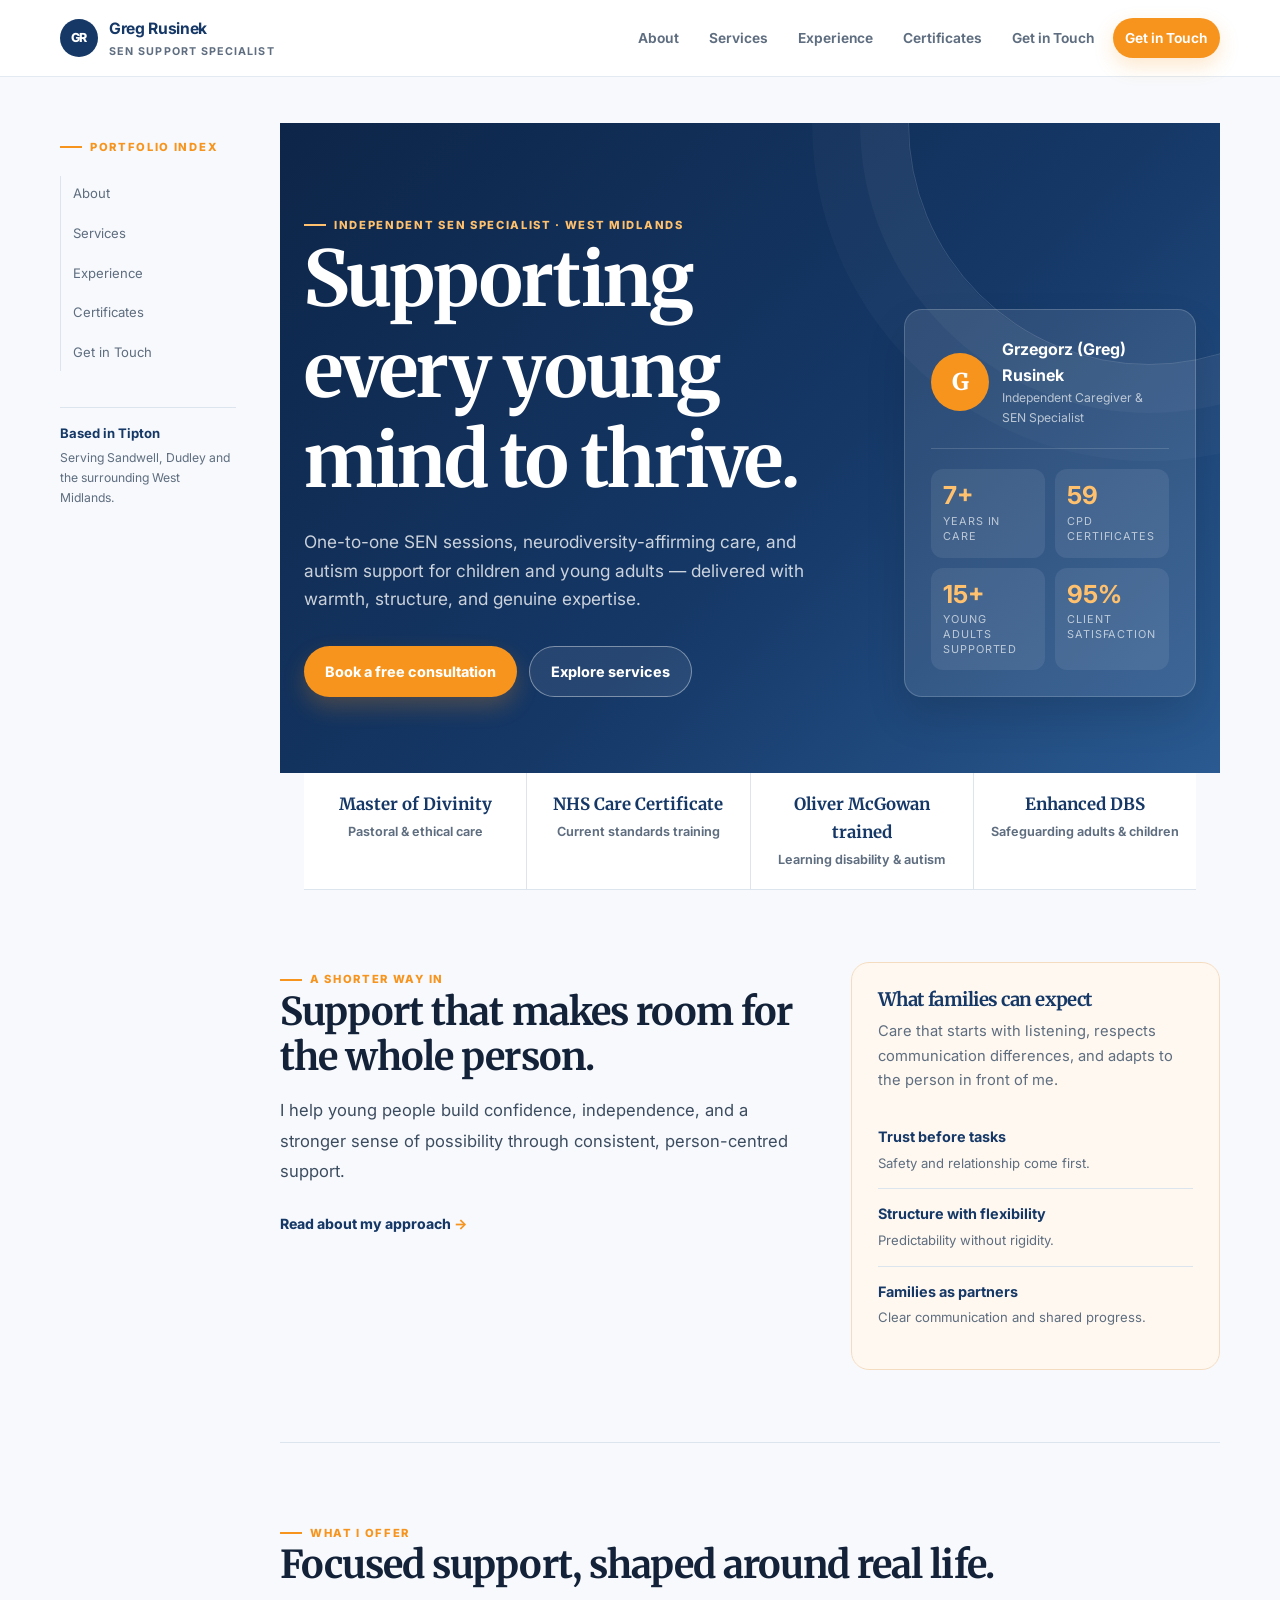
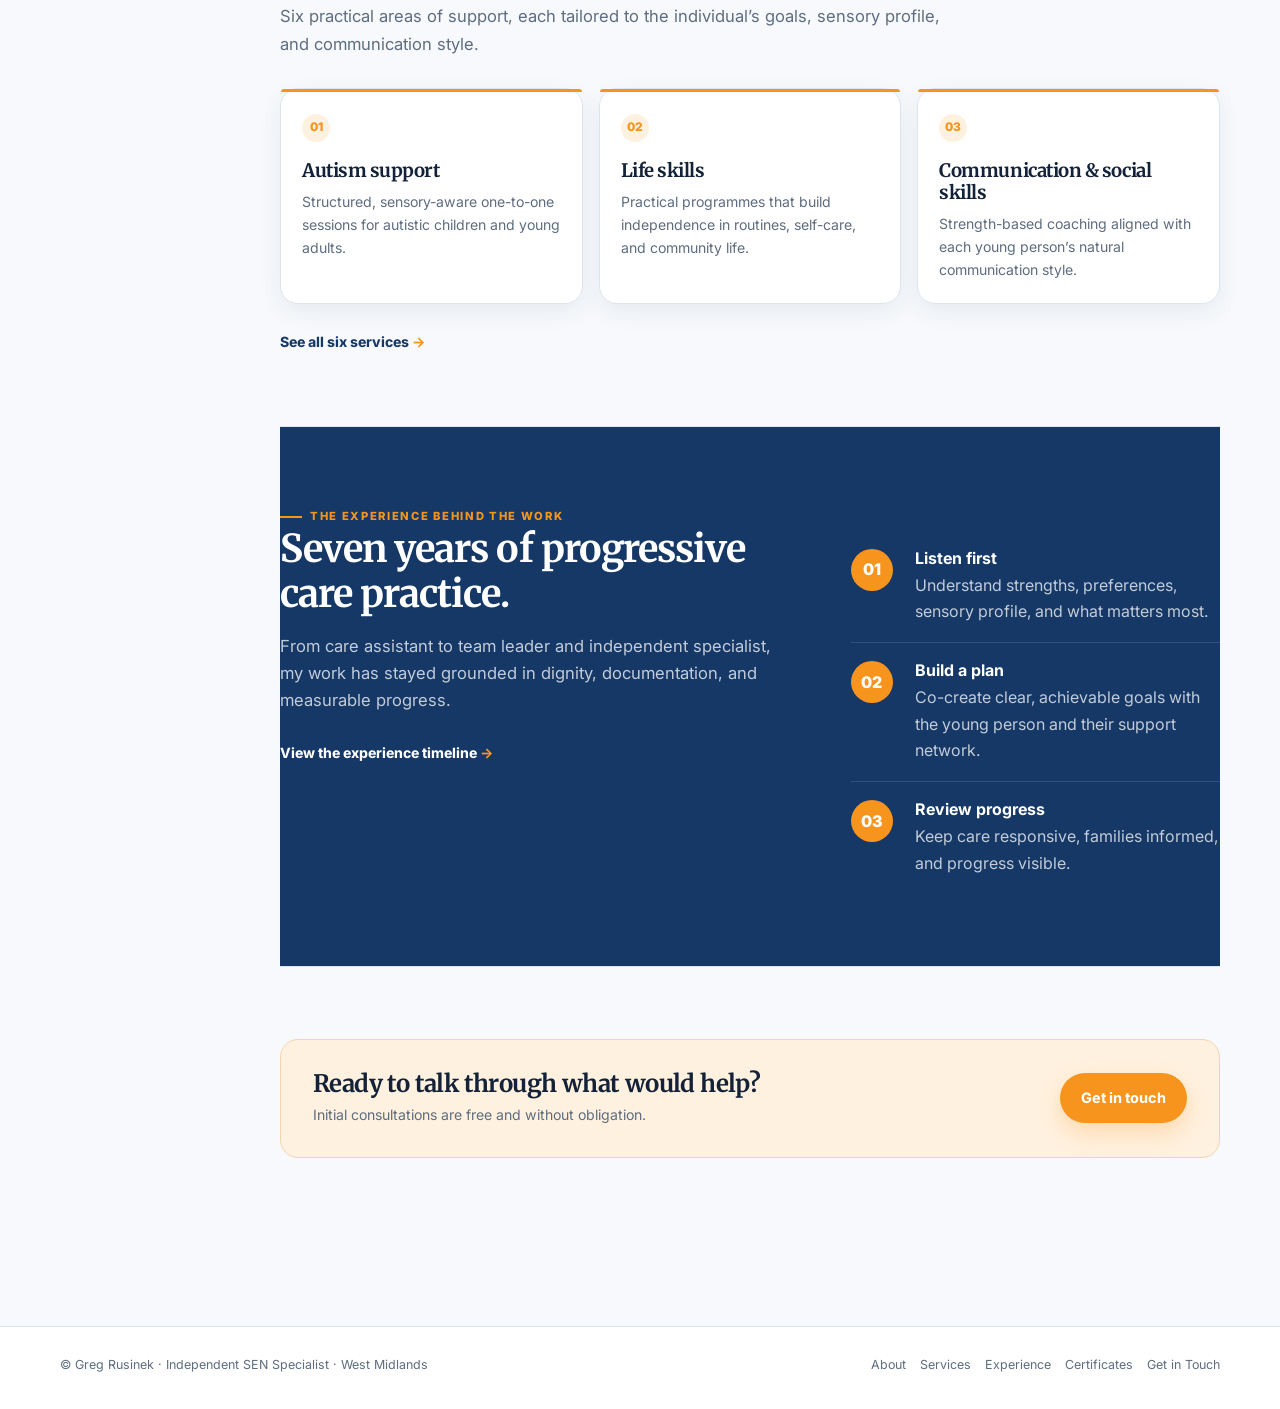
==== commit b7dc0b78: "Add files via upload Adding forms" ====
--- a/styles.css
+++ b/styles.css
@@ -167,7 +167,7 @@
 .field input, .field textarea { width: 100%; border: 1px solid var(--line); border-radius: 11px; padding: 11px 12px; color: var(--ink); background: #fbfcfe; outline: none; transition: border .18s var(--ease), box-shadow .18s var(--ease); }
 .field textarea { min-height: 130px; resize: vertical; }
 .field input:focus, .field textarea:focus { border-color: var(--teal); box-shadow: 0 0 0 4px rgba(0,124,134,.10); }
-.form-note { color: var(--muted); font-size: .76rem; margin-top: 12px; }
+.form-note { color: var(--muted); font-size: .76rem; margin-top: 12px; }.hidden-field { position: absolute; width: 1px; height: 1px; padding: 0; margin: -1px; overflow: hidden; clip: rect(0,0,0,0); white-space: nowrap; border: 0; }.form-success { margin: -6px 0 18px; padding: 12px 14px; border-radius: 11px; color: #1d5a3a; background: #e7f5ec; border: 1px solid #b8dfc6; font-size: .88rem; font-weight: 700; }
 .cta-band { display: flex; align-items: center; justify-content: space-between; gap: 26px; padding: 30px 32px; background: var(--orange-soft); border: 1px solid #f3d5ae; border-radius: var(--radius); }
 .cta-band h2 { font-size: 1.5rem; }
 .cta-band p { margin-top: 5px; font-size: .88rem; }
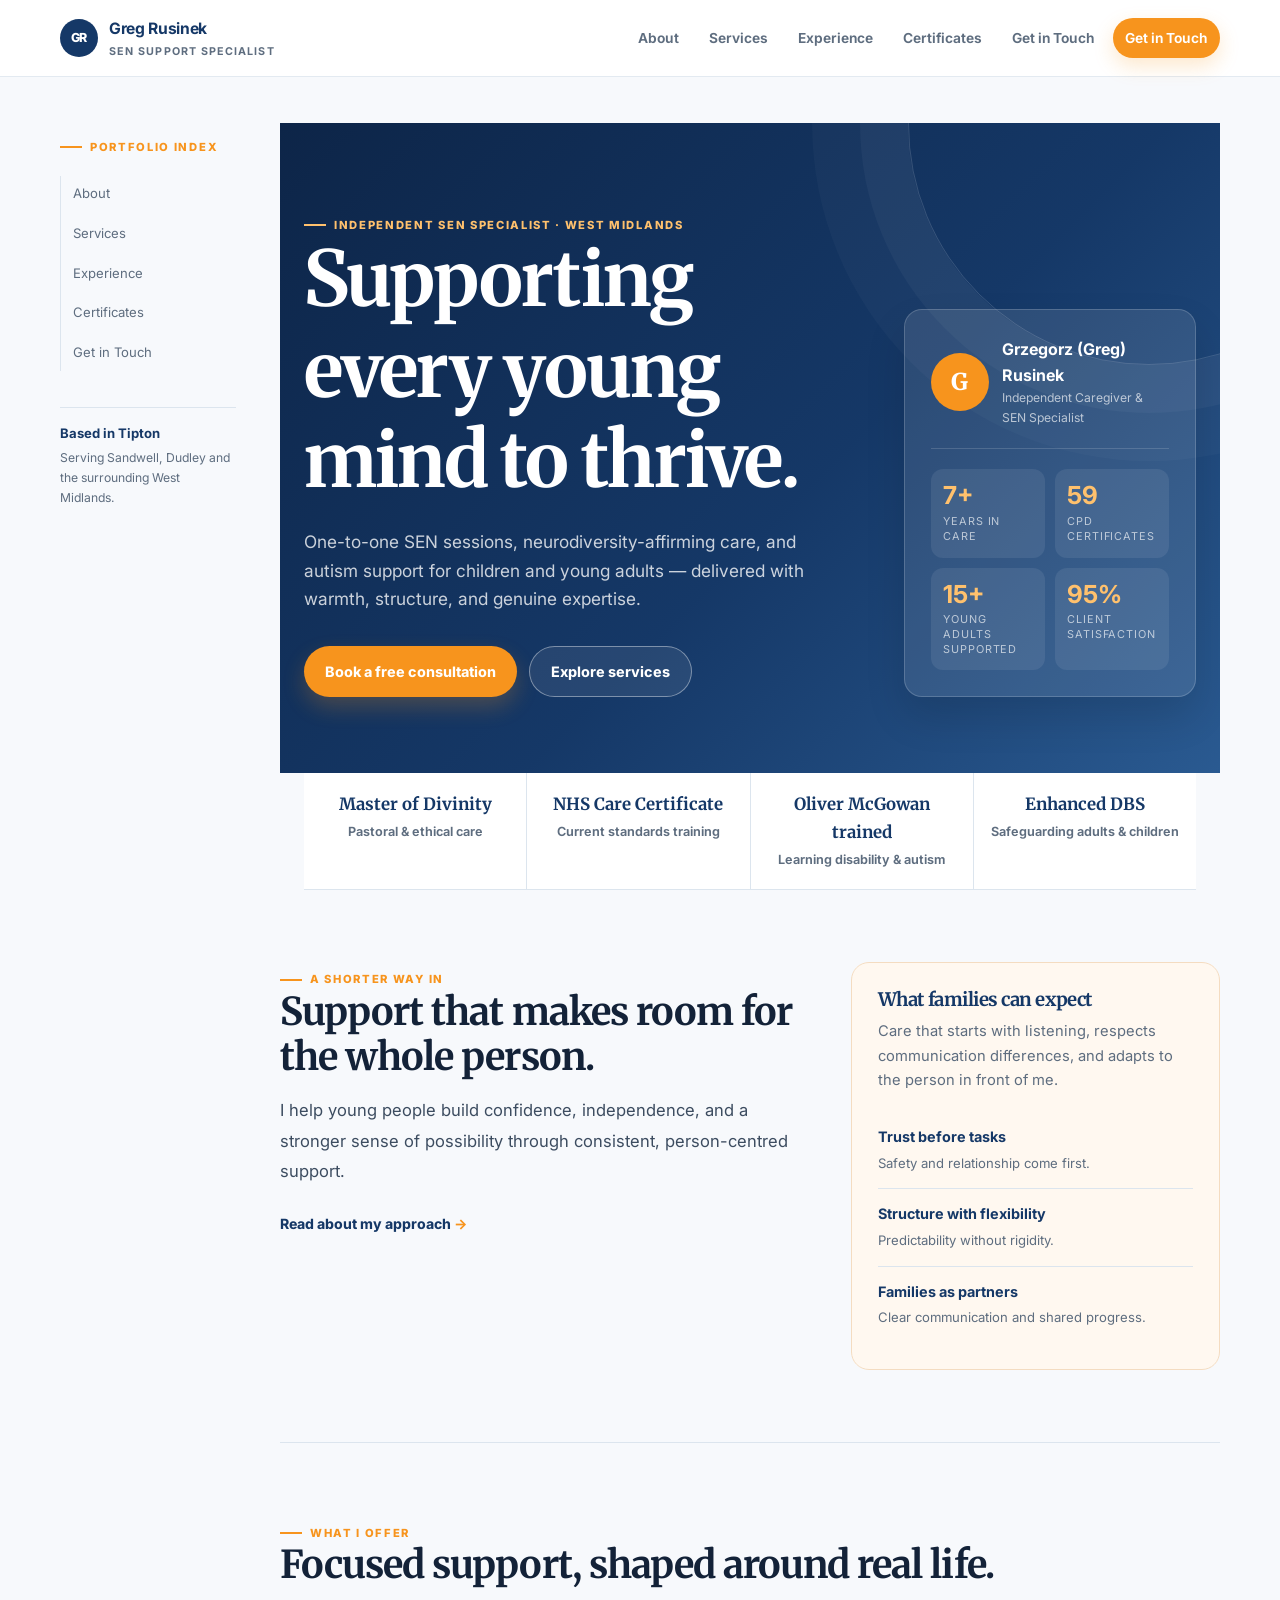
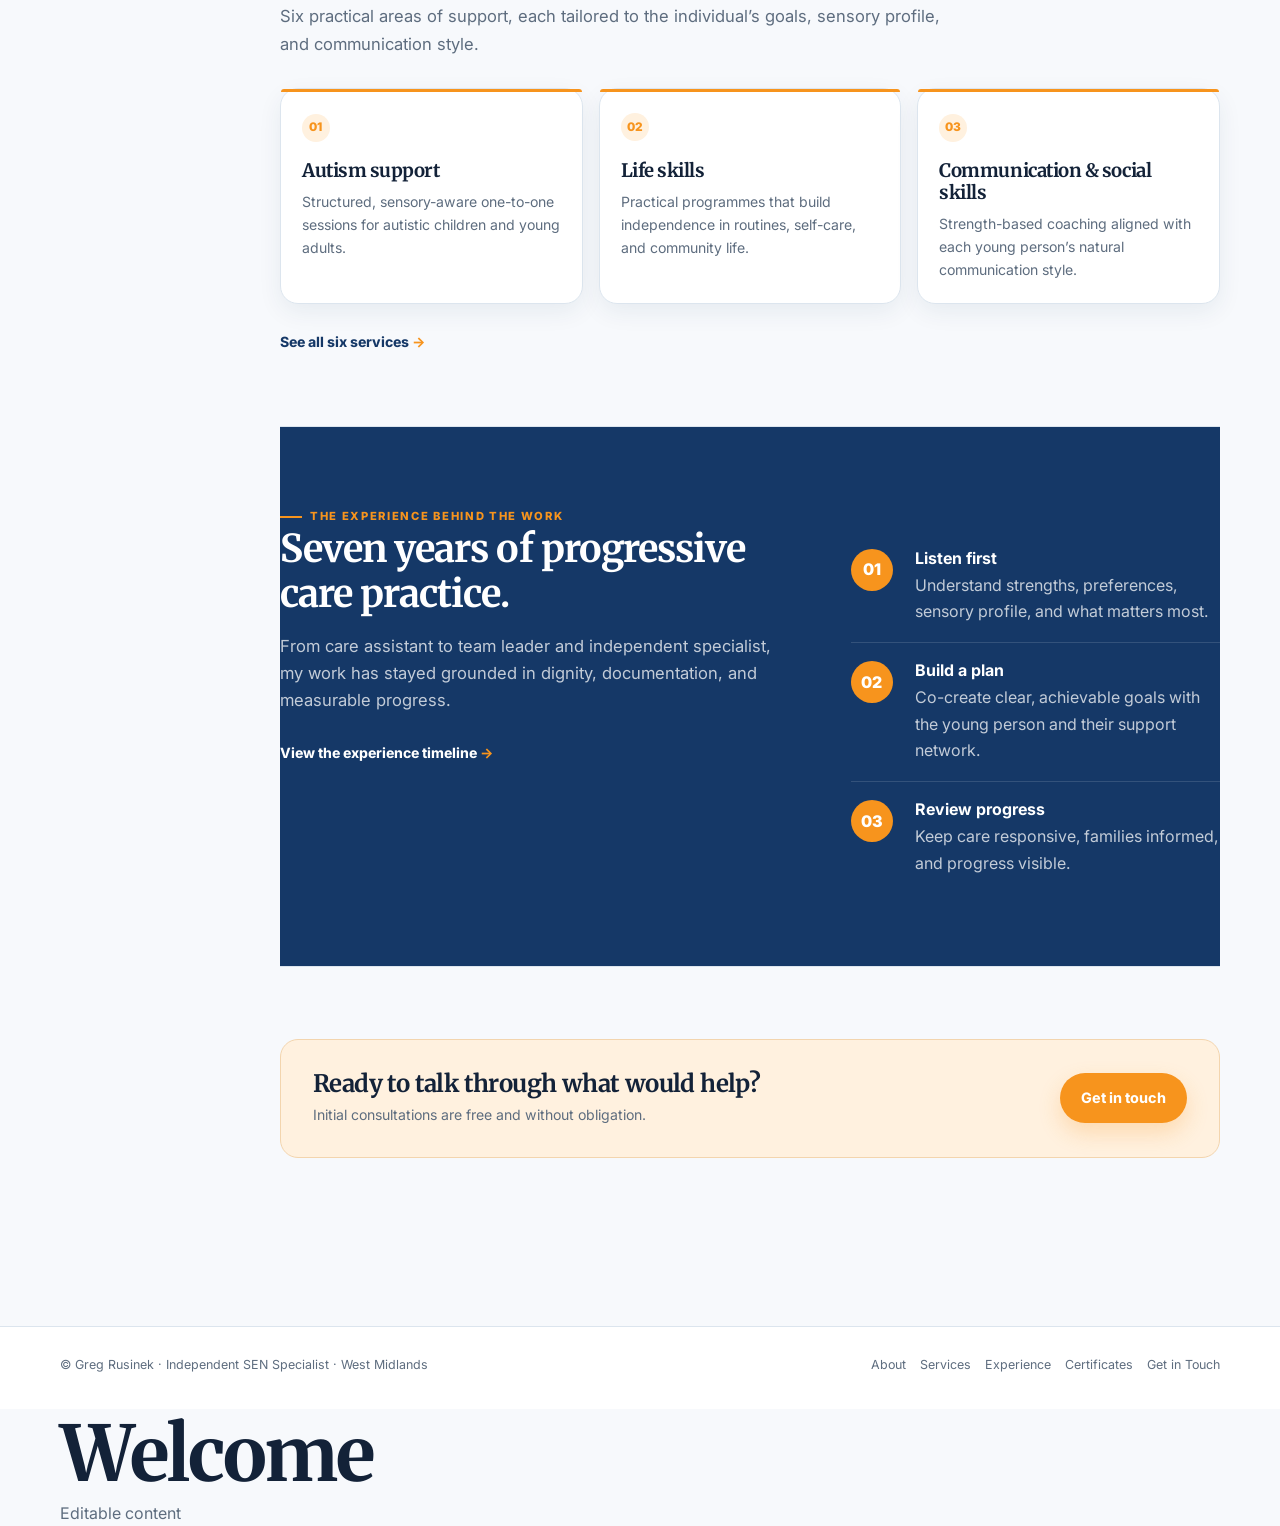
==== commit 0f532932: "Add Netlify CMS admin, config and editable home snippet\n\n- admin/index.html loads Netlify CMS from" ====
--- a/index.html
+++ b/index.html
@@ -68,7 +68,25 @@
     <div class="footer-links"><a href="/about/">About</a><a href="/services/">Services</a><a href="/experience/">Experience</a><a href="/certificates/">Certificates</a><a href="/get-in-touch/">Get in Touch</a></div>
   </div>
 </footer>
+<div id="cms-content" class="container" aria-live="polite">Loading content…</div>
+
 <script src="/script.js"></script>
+<script>
+  (function() {
+    // Fetch editable home snippet and inject into #cms-content.
+    // If it fails (e.g. opened over file://), leave the default page content intact.
+    function safeInsert(html){
+      var target = document.getElementById('cms-content');
+      if(target) target.innerHTML = html;
+    }
+    try {
+      fetch('/home_content.html', {cache: 'no-store'})
+        .then(function(res){ if(!res.ok) throw new Error('Not found'); return res.text(); })
+        .then(function(text){ safeInsert(text); })
+        .catch(function(){ /* silent fallback */ });
+    } catch(e) { /* silent fallback */ }
+  })();
+</script>
 
     </body>
     </html>
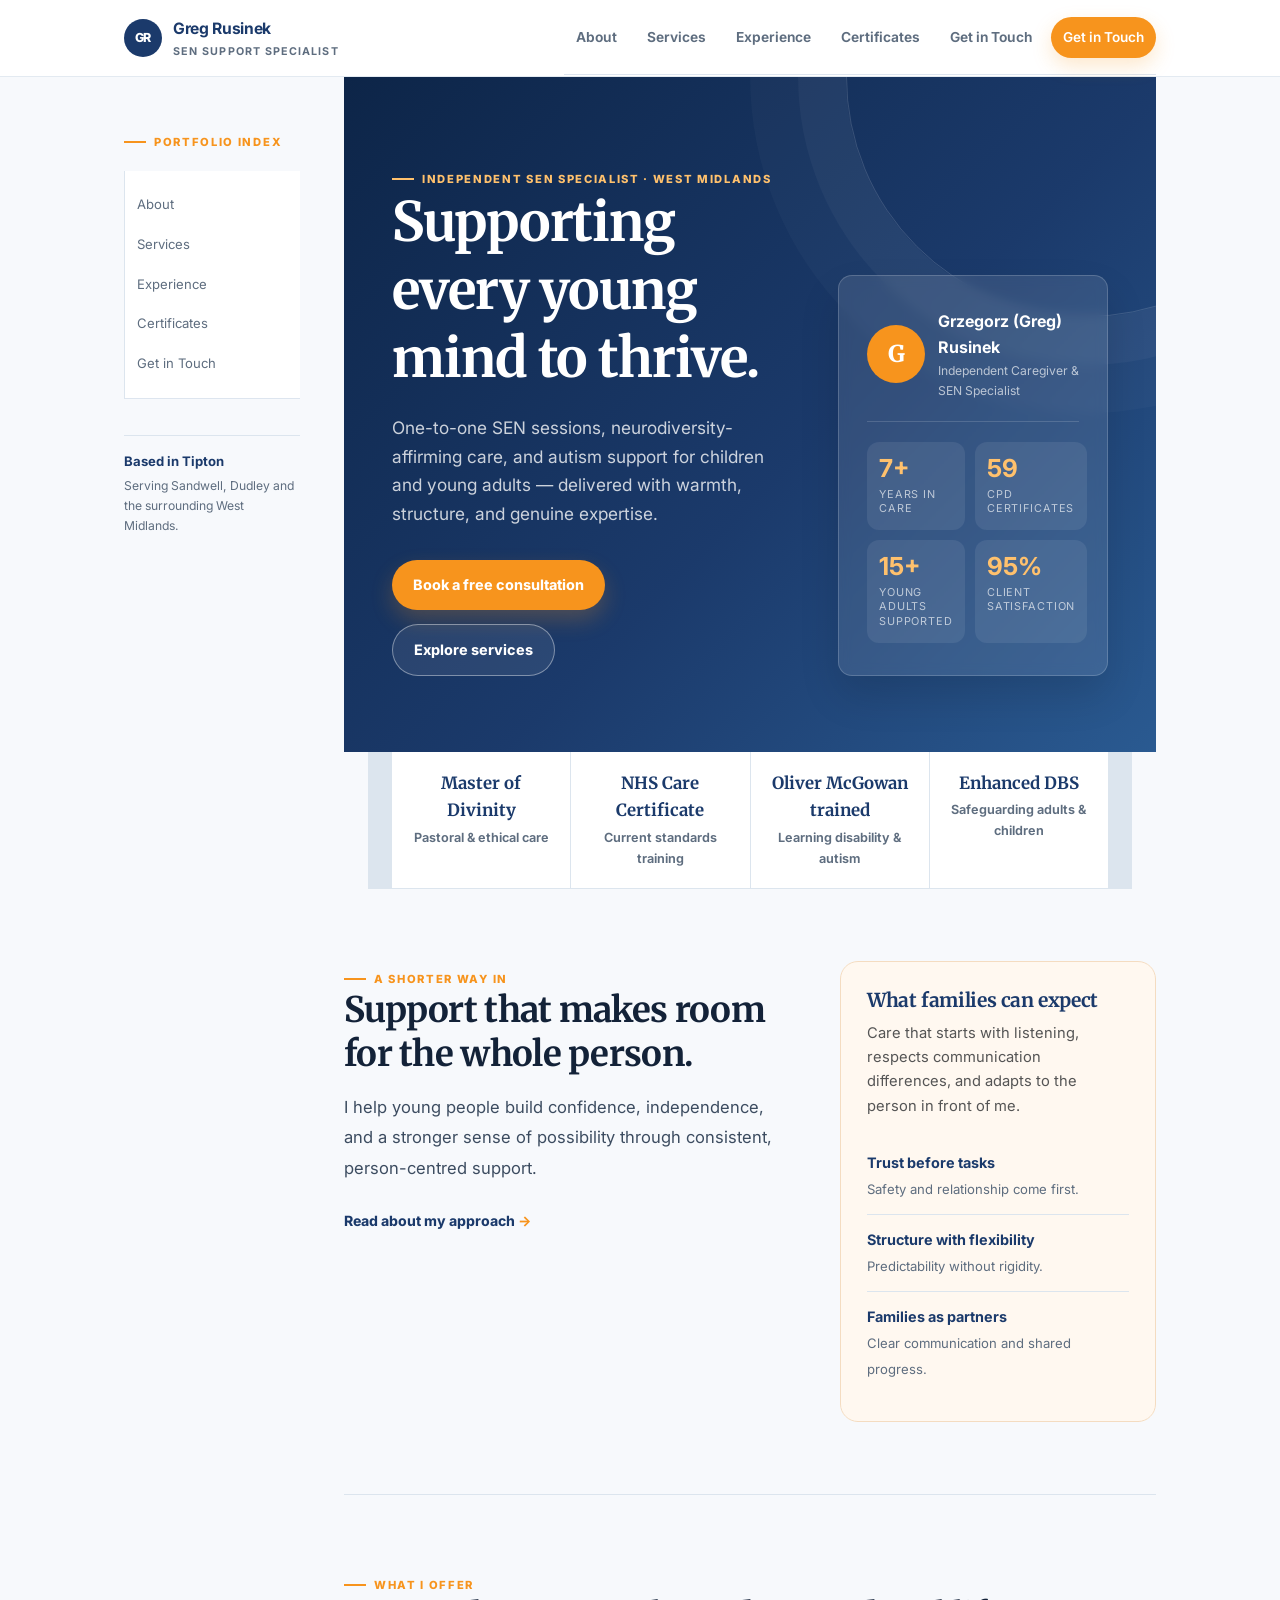
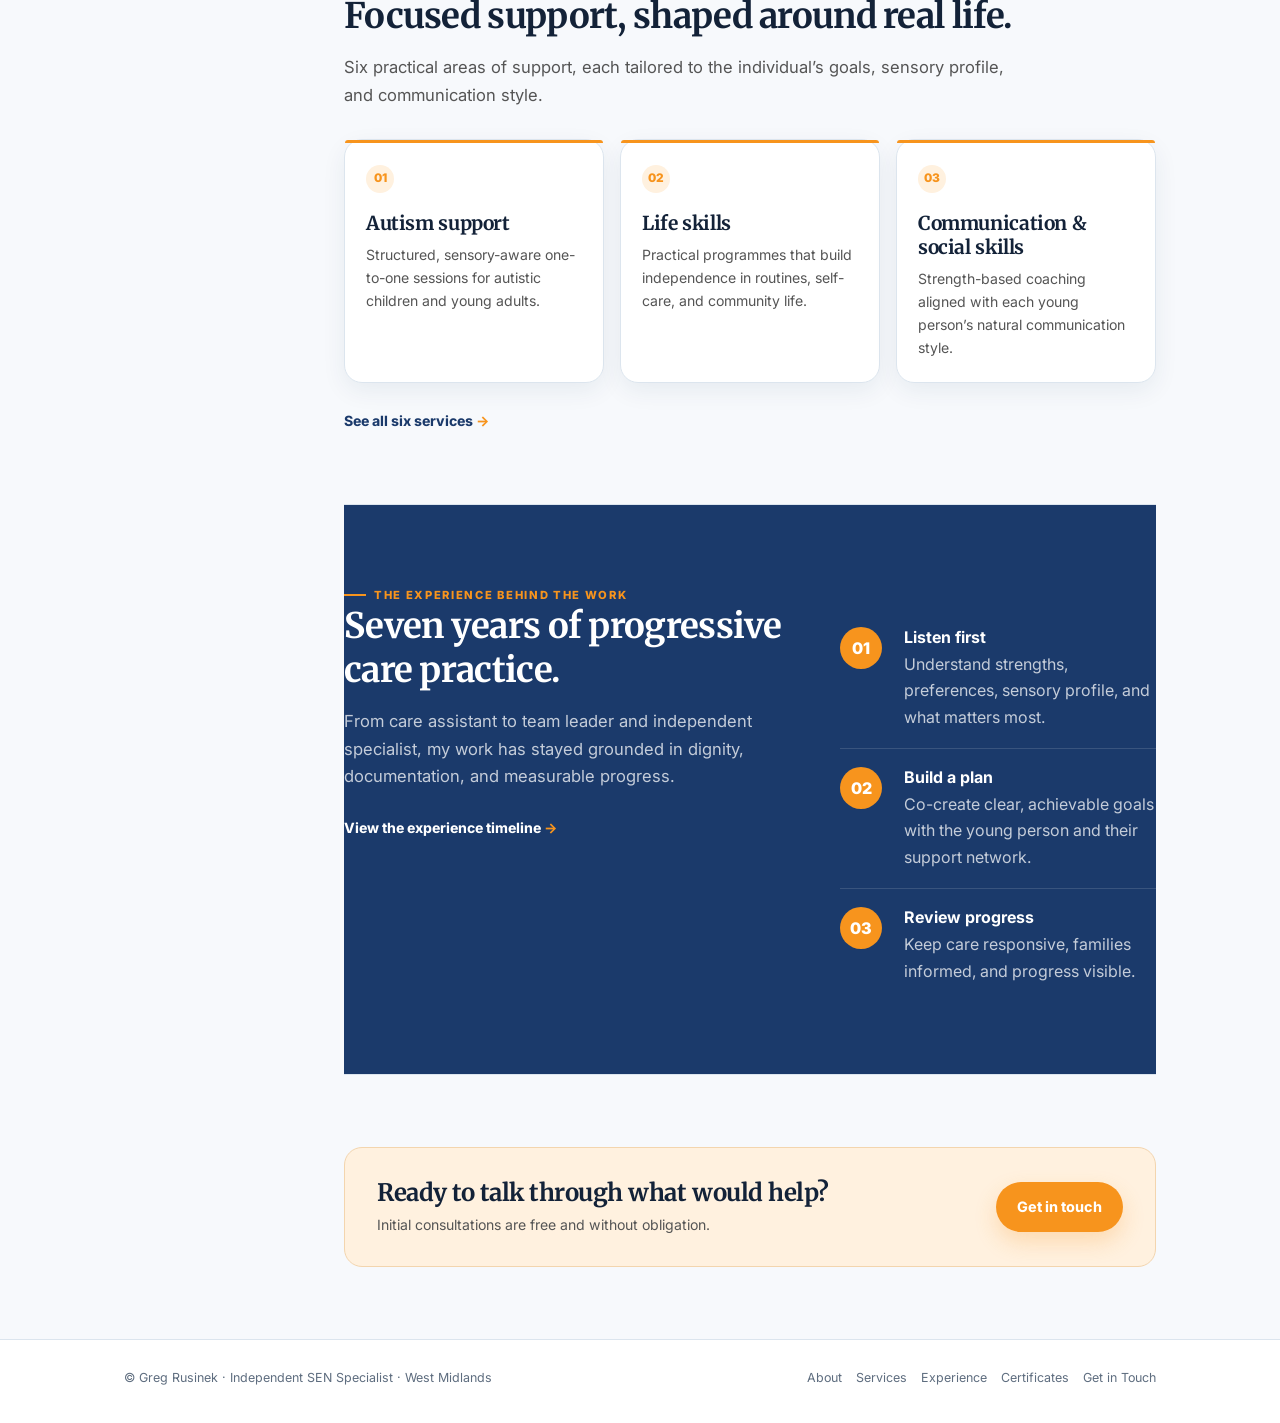
==== commit 8a6cb206: "Merge branch 'agent-every-page-of-website-76eb' into main" ====
--- a/index.html
+++ b/index.html
@@ -19,6 +19,446 @@
 <link rel="stylesheet" href="/styles.css" />
 <script async src="https://www.googletagmanager.com/gtag/js?id=G-5X1YJLMBJV"></script>
 <script>window.dataLayer=window.dataLayer||[];function gtag(){dataLayer.push(arguments)}gtag('js',new Date());gtag('config','G-5X1YJLMBJV');</script>
+<!DOCTYPE html>
+<html lang="en">
+<head>
+  <meta charset="UTF-8" />
+  <meta name="viewport" content="width=device-width, initial-scale=1.0" />
+
+  <!-- Google tag (gtag.js) -->
+  <script async src="https://www.googletagmanager.com/gtag/js?id=G-5X1YJLMBJV"></script>
+  <script>
+    window.dataLayer = window.dataLayer || [];
+    function gtag(){dataLayer.push(arguments);}
+    gtag('js', new Date());
+
+    gtag('config', 'G-5X1YJLMBJV');
+  </script>
+
+  <title>Greg Rusinek — SEN Support & Neurodiversity Specialist</title>
+  <meta name="description" content="Grzegorz (Greg) Rusinek — Independent caregiver specialising in one-to-one SEN sessions, autism support, and neurodiversity-affirming care for children and young adults across the West Midlands." />
+  <link rel="preconnect" href="https://fonts.googleapis.com" />
+  <link rel="preconnect" href="https://fonts.gstatic.com" crossorigin />
+  <link href="https://fonts.googleapis.com/css2?family=Inter:wght@300;400;500;600;700;800&family=Merriweather:ital,wght@0,400;0,700;1,400&display=swap" rel="stylesheet" />
+  <style>
+    /* ── Reset & Base ── */
+    *, *::before, *::after { box-sizing: border-box; margin: 0; padding: 0; }
+    :root {
+      --navy:    #1B3A6B;
+      --navy-dk: #122a52;
+      --navy-lt: #2a5299;
+      --orange:  #F7941D;
+      --orange-lt: #ffa84d;
+      --teal:    #00838F;
+      --teal-lt: #e0f4f5;
+      --warm:    #FFF8F0;
+      --bg:      #F7F9FC;
+      --white:   #ffffff;
+      --grey:    #555555;
+      --grey-lt: #8A9BB0;
+      --border:  #DDE5EF;
+      --card:    #ffffff;
+      --accent-green: #2E7D32;
+      --accent-green-lt: #E8F5E9;
+      --r: 14px;
+      --r-sm: 8px;
+      --shadow: 0 4px 24px rgba(27,58,107,.10);
+      --shadow-lg: 0 8px 40px rgba(27,58,107,.15);
+    }
+    html { scroll-behavior: smooth; }
+    body {
+      font-family: 'Inter', sans-serif;
+      background: var(--bg);
+      color: #1a2636;
+      line-height: 1.65;
+      font-size: 16px;
+    }
+    h1,h2,h3,h4 { font-weight: 700; line-height: 1.25; letter-spacing: -0.02em; }
+    h1 { font-size: clamp(2.2rem, 5vw, 3.4rem); }
+    h2 { font-size: clamp(1.6rem, 3vw, 2.2rem); }
+    h3 { font-size: 1.2rem; }
+    p { color: var(--grey); }
+    a { color: var(--navy); text-decoration: none; }
+    a:hover { color: var(--orange); }
+
+    /* ── Layout helpers ── */
+    .container { max-width: 1080px; margin: 0 auto; padding: 0 24px; }
+    .section { padding: 88px 0; }
+    .section--alt { background: var(--white); }
+    .section--warm { background: var(--warm); }
+    .section--navy { background: var(--navy); color: var(--white); }
+    .section--navy p { color: rgba(255,255,255,.75); }
+    .section--teal { background: var(--teal); color: var(--white); }
+    .section--teal p { color: rgba(255,255,255,.80); }
+
+    .grid-2 { display: grid; grid-template-columns: repeat(2, 1fr); gap: 32px; }
+    .grid-3 { display: grid; grid-template-columns: repeat(3, 1fr); gap: 28px; }
+    .grid-4 { display: grid; grid-template-columns: repeat(4, 1fr); gap: 20px; }
+    @media(max-width: 820px) {
+      .grid-2, .grid-3 { grid-template-columns: 1fr; }
+      .grid-4 { grid-template-columns: repeat(2, 1fr); }
+    }
+    @media(max-width: 500px) { .grid-4 { grid-template-columns: 1fr; } }
+
+    .label {
+      display: inline-block;
+      font-size: 0.72rem;
+      font-weight: 700;
+      letter-spacing: 0.12em;
+      text-transform: uppercase;
+      color: var(--orange);
+      margin-bottom: 12px;
+    }
+    .section--navy .label { color: var(--orange-lt); }
+    .section--teal .label { color: rgba(255,255,255,.9); letter-spacing: 0.1em; }
+
+    /* ── NAV ── */
+    nav {
+      position: sticky; top: 0; z-index: 100;
+      background: rgba(255,255,255,.95);
+      backdrop-filter: blur(8px);
+      border-bottom: 1px solid var(--border);
+      padding: 16px 0;
+    }
+    nav .inner {
+      max-width: 1080px; margin: 0 auto; padding: 0 24px;
+      display: flex; align-items: center; justify-content: space-between;
+      gap: 16px;
+    }
+    .nav-brand {
+      display: flex; align-items: center; gap: 12px;
+      font-weight: 700; font-size: 1rem; color: var(--navy);
+    }
+    .nav-brand-dot {
+      width: 36px; height: 36px; border-radius: 50%;
+      background: var(--navy);
+      display: flex; align-items: center; justify-content: center;
+      color: white; font-weight: 800; font-size: 0.85rem;
+      flex-shrink: 0;
+    }
+    nav ul {
+      display: flex; gap: 28px; list-style: none;
+    }
+    nav ul a {
+      font-size: 0.88rem; font-weight: 500; color: var(--grey);
+      transition: color .2s;
+    }
+    nav ul a:hover { color: var(--navy); }
+    .nav-cta {
+      background: var(--orange); color: white !important; font-weight: 600 !important;
+      padding: 8px 20px; border-radius: 50px; font-size: 0.85rem !important;
+      transition: background .2s !important;
+    }
+    .nav-cta:hover { background: #e0830f !important; color: white !important; }
+    @media(max-width: 720px) {
+      nav ul { display: none; }
+    }
+
+    /* ── HERO ── */
+    #hero {
+      background: linear-gradient(135deg, var(--navy-dk) 0%, var(--navy) 50%, var(--navy-lt) 100%);
+      color: white; padding: 100px 0 80px;
+      position: relative; overflow: hidden;
+    }
+    #hero::before {
+      content: '';
+      position: absolute; inset: 0;
+      background: url("data:image/svg+xml,%3Csvg width='60' height='60' viewBox='0 0 60 60' xmlns='http://www.w3.org/2000/svg'%3E%3Cg fill='none' fill-rule='evenodd'%3E%3Cg fill='%23ffffff' fill-opacity='0.04'%3E%3Ccircle cx='30' cy='30' r='4'/%3E%3C/g%3E%3C/g%3E%3C/svg%3E");
+      pointer-events: none;
+    }
+    .hero-inner {
+      max-width: 1080px; margin: 0 auto; padding: 0 24px;
+      display: grid; grid-template-columns: 1fr 340px; gap: 60px; align-items: center;
+    }
+    @media(max-width: 820px) { .hero-inner { grid-template-columns: 1fr; } }
+    .hero-badge {
+      display: inline-flex; align-items: center; gap: 8px;
+      background: rgba(247,148,29,.18); color: var(--orange-lt);
+      border: 1px solid rgba(247,148,29,.35);
+      border-radius: 50px; padding: 6px 16px;
+      font-size: 0.78rem; font-weight: 600; letter-spacing: 0.06em;
+      text-transform: uppercase; margin-bottom: 24px;
+    }
+    .hero-badge svg { width: 14px; height: 14px; flex-shrink: 0; }
+    #hero h1 { color: white; margin-bottom: 16px; }
+    #hero .hero-sub {
+      font-size: 1.15rem; color: rgba(255,255,255,.80);
+      max-width: 560px; margin-bottom: 36px; line-height: 1.7;
+    }
+    .hero-actions { display: flex; gap: 14px; flex-wrap: wrap; }
+    .btn {
+      display: inline-flex; align-items: center; gap: 8px;
+      padding: 14px 28px; border-radius: 50px;
+      font-weight: 600; font-size: 0.95rem;
+      transition: all .2s; cursor: pointer; border: none;
+      text-decoration: none;
+    }
+    .btn-primary {
+      background: var(--orange); color: white;
+      box-shadow: 0 4px 20px rgba(247,148,29,.40);
+    }
+    .btn-primary:hover { background: #e0830f; color: white; transform: translateY(-1px); }
+    .btn-outline {
+      background: transparent; color: white;
+      border: 2px solid rgba(255,255,255,.45);
+    }
+    .btn-outline:hover { background: rgba(255,255,255,.12); color: white; }
+    .hero-card {
+      background: rgba(255,255,255,.10);
+      border: 1px solid rgba(255,255,255,.18);
+      border-radius: var(--r);
+      padding: 32px 28px;
+      backdrop-filter: blur(6px);
+    }
+    .hero-card-avatar {
+      width: 80px; height: 80px; border-radius: 50%;
+      background: linear-gradient(135deg, var(--orange) 0%, #e0830f 100%);
+      display: flex; align-items: center; justify-content: center;
+      font-size: 2rem; font-weight: 800; color: white;
+      margin: 0 auto 20px;
+    }
+    .hero-card h3 { color: white; text-align: center; margin-bottom: 4px; font-size: 1.1rem; }
+    .hero-card .hero-card-title { color: rgba(255,255,255,.70); text-align: center; font-size: 0.85rem; margin-bottom: 20px; }
+    .hero-stat-row { display: grid; grid-template-columns: 1fr 1fr; gap: 12px; }
+    .hero-stat {
+      background: rgba(255,255,255,.08);
+      border-radius: var(--r-sm); padding: 14px 12px; text-align: center;
+    }
+    .hero-stat-num { font-size: 1.55rem; font-weight: 800; color: var(--orange-lt); }
+    .hero-stat-lbl { font-size: 0.72rem; color: rgba(255,255,255,.60); text-transform: uppercase; letter-spacing: 0.06em; line-height: 1.3; margin-top: 2px; }
+    .hero-tags { display: flex; flex-wrap: wrap; gap: 6px; margin-top: 16px; }
+    .hero-tag {
+      background: rgba(255,255,255,.12); color: rgba(255,255,255,.85);
+      font-size: 0.73rem; font-weight: 500;
+      padding: 4px 10px; border-radius: 50px;
+    }
+
+    /* ── TRUST BAR ── */
+    #trust {
+      background: white; border-bottom: 1px solid var(--border);
+      padding: 24px 0;
+    }
+    .trust-inner {
+      max-width: 1080px; margin: 0 auto; padding: 0 24px;
+      display: flex; align-items: center; justify-content: center;
+      flex-wrap: wrap; gap: 32px;
+    }
+    .trust-item {
+      display: flex; align-items: center; gap: 10px;
+      font-size: 0.83rem; font-weight: 500; color: var(--grey);
+    }
+    .trust-icon {
+      width: 32px; height: 32px; border-radius: 50%;
+      display: flex; align-items: center; justify-content: center;
+      font-size: 0.95rem; flex-shrink: 0;
+    }
+    .trust-icon--navy { background: #EBF0FA; }
+    .trust-icon--orange { background: #FEF3E2; }
+    .trust-icon--teal { background: var(--teal-lt); }
+    .trust-icon--green { background: var(--accent-green-lt); }
+
+    /* ── ABOUT ── */
+    .about-text { font-size: 1.05rem; line-height: 1.8; color: #3a4a5c; }
+    .about-text + .about-text { margin-top: 16px; }
+    .about-highlight {
+      display: flex; align-items: flex-start; gap: 16px;
+      background: var(--bg); border-radius: var(--r);
+      padding: 20px 22px; margin-top: 28px;
+      border-left: 4px solid var(--orange);
+    }
+    .about-highlight-icon { font-size: 1.4rem; flex-shrink: 0; margin-top: 2px; }
+    .about-highlight-text { font-size: 0.93rem; color: #3a4a5c; font-style: italic; line-height: 1.6; }
+    .education-block { margin-top: 32px; }
+    .edu-item {
+      display: flex; align-items: flex-start; gap: 14px;
+      padding: 14px 0; border-bottom: 1px solid var(--border);
+    }
+    .edu-item:last-child { border-bottom: none; }
+    .edu-dot {
+      width: 10px; height: 10px; border-radius: 50%;
+      background: var(--orange); flex-shrink: 0; margin-top: 6px;
+    }
+    .edu-title { font-weight: 600; font-size: 0.95rem; color: #1a2636; }
+    .edu-sub { font-size: 0.83rem; color: var(--grey-lt); }
+
+    /* ── WHAT I OFFER ── */
+    .offer-card {
+      background: var(--card);
+      border: 1px solid var(--border);
+      border-radius: var(--r);
+      padding: 28px 24px;
+      transition: box-shadow .25s, transform .25s;
+      position: relative; overflow: hidden;
+    }
+    .offer-card::before {
+      content: '';
+      position: absolute; top: 0; left: 0; right: 0; height: 4px;
+      background: var(--orange);
+    }
+    .offer-card:hover { box-shadow: var(--shadow-lg); transform: translateY(-3px); }
+    .offer-icon {
+      font-size: 2.1rem; margin-bottom: 16px;
+    }
+    .offer-card h3 { font-size: 1.05rem; color: #1a2636; margin-bottom: 8px; }
+    .offer-card p { font-size: 0.9rem; line-height: 1.65; }
+
+    /* ── APPROACH ── */
+    .approach-step {
+      display: flex; align-items: flex-start; gap: 20px;
+    }
+    .step-num {
+      width: 44px; height: 44px; border-radius: 50%;
+      background: var(--orange);
+      color: white; font-weight: 800; font-size: 1rem;
+      display: flex; align-items: center; justify-content: center;
+      flex-shrink: 0;
+    }
+    .step-body h3 { color: white; margin-bottom: 6px; font-size: 1rem; }
+    .step-body p { font-size: 0.88rem; }
+    .approach-divider {
+      height: 24px; width: 2px;
+      background: rgba(255,255,255,.2);
+      margin-left: 21px;
+    }
+
+    /* ── EXPERIENCE ── */
+    .exp-card {
+      background: var(--card);
+      border: 1px solid var(--border);
+      border-radius: var(--r);
+      padding: 28px 26px;
+      box-shadow: var(--shadow);
+    }
+    .exp-header { display: flex; gap: 16px; align-items: flex-start; margin-bottom: 16px; }
+    .exp-logo {
+      width: 48px; height: 48px; border-radius: var(--r-sm);
+      display: flex; align-items: center; justify-content: center;
+      font-size: 1.4rem; flex-shrink: 0;
+    }
+    .exp-logo--blue { background: #EBF0FA; }
+    .exp-logo--orange { background: #FEF3E2; }
+    .exp-logo--teal { background: var(--teal-lt); }
+    .exp-title { font-weight: 700; font-size: 1rem; color: #1a2636; }
+    .exp-org { font-size: 0.87rem; color: var(--grey-lt); margin-top: 2px; }
+    .exp-period {
+      display: inline-block; font-size: 0.75rem; font-weight: 600;
+      color: var(--orange); background: #FEF3E2;
+      padding: 3px 10px; border-radius: 50px; margin-top: 6px;
+    }
+    .exp-list { list-style: none; padding: 0; }
+    .exp-list li {
+      display: flex; gap: 10px; align-items: flex-start;
+      font-size: 0.88rem; color: #3a4a5c; padding: 5px 0;
+    }
+    .exp-list li::before {
+      content: '→'; color: var(--orange); font-weight: 700;
+      flex-shrink: 0; margin-top: 1px;
+    }
+
+    /* ── STATS ROW ── */
+    .stat-box {
+      text-align: center; padding: 32px 20px;
+    }
+    .stat-num {
+      font-size: 2.8rem; font-weight: 800;
+      color: white; line-height: 1;
+      margin-bottom: 8px;
+    }
+    .stat-num span { color: var(--orange-lt); }
+    .stat-label { font-size: 0.85rem; color: rgba(255,255,255,.70); line-height: 1.4; }
+    .stat-divider {
+      border: none; border-right: 1px solid rgba(255,255,255,.15);
+    }
+    @media(max-width: 500px) { .stat-divider { display: none; } }
+
+    /* ── CERTIFICATES ── */
+    .cert-category {
+      background: var(--card); border: 1px solid var(--border);
+      border-radius: var(--r); overflow: hidden;
+    }
+    .cert-cat-header {
+      display: flex; align-items: center; gap: 12px;
+      padding: 16px 20px;
+      background: var(--bg);
+      border-bottom: 1px solid var(--border);
+    }
+    .cert-cat-icon { font-size: 1.3rem; }
+    .cert-cat-title { font-weight: 700; font-size: 0.95rem; color: #1a2636; }
+    .cert-cat-count {
+      margin-left: auto;
+      background: var(--navy); color: white;
+      font-size: 0.72rem; font-weight: 700;
+      padding: 2px 10px; border-radius: 50px;
+    }
+    .cert-list { padding: 8px 0; }
+    .cert-row {
+      display: flex; align-items: center; gap: 10px;
+      padding: 7px 20px;
+      font-size: 0.83rem; color: #3a4a5c;
+      border-bottom: 1px solid var(--border);
+    }
+    .cert-row:last-child { border-bottom: none; }
+    .cert-badge {
+      flex-shrink: 0;
+      font-size: 0.67rem; font-weight: 700; padding: 2px 7px; border-radius: 50px;
+      letter-spacing: 0.04em;
+    }
+    .cert-badge--current { background: var(--accent-green-lt); color: var(--accent-green); }
+    .cert-badge--valid { background: #EBF0FA; color: var(--navy); }
+
+    /* ── SKILLS GRID ── */
+    .skill-chip {
+      display: flex; align-items: center; gap: 8px;
+      background: var(--card); border: 1px solid var(--border);
+      border-radius: var(--r-sm); padding: 10px 14px;
+      font-size: 0.83rem; color: #1a2636; font-weight: 500;
+    }
+    .skill-chip-dot {
+      width: 8px; height: 8px; border-radius: 50%;
+      background: var(--orange); flex-shrink: 0;
+    }
+
+    /* ── CONTACT ── */
+    .contact-card {
+      background: rgba(255,255,255,.10); border: 1px solid rgba(255,255,255,.2);
+      border-radius: var(--r); padding: 28px 24px;
+    }
+    .contact-item {
+      display: flex; align-items: center; gap: 14px;
+      padding: 14px 0; border-bottom: 1px solid rgba(255,255,255,.12);
+      font-size: 0.93rem;
+    }
+    .contact-item:last-child { border-bottom: none; }
+    .contact-item a { color: rgba(255,255,255,.85); }
+    .contact-item a:hover { color: var(--orange-lt); }
+    .contact-icon {
+      width: 38px; height: 38px; border-radius: 50%;
+      background: rgba(255,255,255,.12);
+      display: flex; align-items: center; justify-content: center;
+      font-size: 1rem; flex-shrink: 0;
+    }
+    .cta-big {
+      background: var(--orange);
+      border-radius: var(--r);
+      padding: 40px 36px; text-align: center;
+    }
+    .cta-big h2 { color: white; margin-bottom: 10px; }
+    .cta-big p { color: rgba(255,255,255,.80); margin-bottom: 24px; }
+    .btn-white {
+      background: white; color: var(--orange);
+      font-weight: 700;
+    }
+    .btn-white:hover { background: #FEF3E2; color: var(--orange); }
+
+    /* ── FOOTER ── */
+    footer {
+      background: var(--navy-dk); color: rgba(255,255,255,.55);
+      text-align: center; padding: 28px 24px;
+      font-size: 0.82rem;
+    }
+    footer a { color: rgba(255,255,255,.55); }
+    footer a:hover { color: var(--orange); }
+  </style>
 </head>
     <body>
       <a class="skip-link" href="#main">Skip to content</a>
@@ -68,25 +508,7 @@
     <div class="footer-links"><a href="/about/">About</a><a href="/services/">Services</a><a href="/experience/">Experience</a><a href="/certificates/">Certificates</a><a href="/get-in-touch/">Get in Touch</a></div>
   </div>
 </footer>
-<div id="cms-content" class="container" aria-live="polite">Loading content…</div>
-
 <script src="/script.js"></script>
-<script>
-  (function() {
-    // Fetch editable home snippet and inject into #cms-content.
-    // If it fails (e.g. opened over file://), leave the default page content intact.
-    function safeInsert(html){
-      var target = document.getElementById('cms-content');
-      if(target) target.innerHTML = html;
-    }
-    try {
-      fetch('/home_content.html', {cache: 'no-store'})
-        .then(function(res){ if(!res.ok) throw new Error('Not found'); return res.text(); })
-        .then(function(text){ safeInsert(text); })
-        .catch(function(){ /* silent fallback */ });
-    } catch(e) { /* silent fallback */ }
-  })();
-</script>
 
     </body>
     </html>
